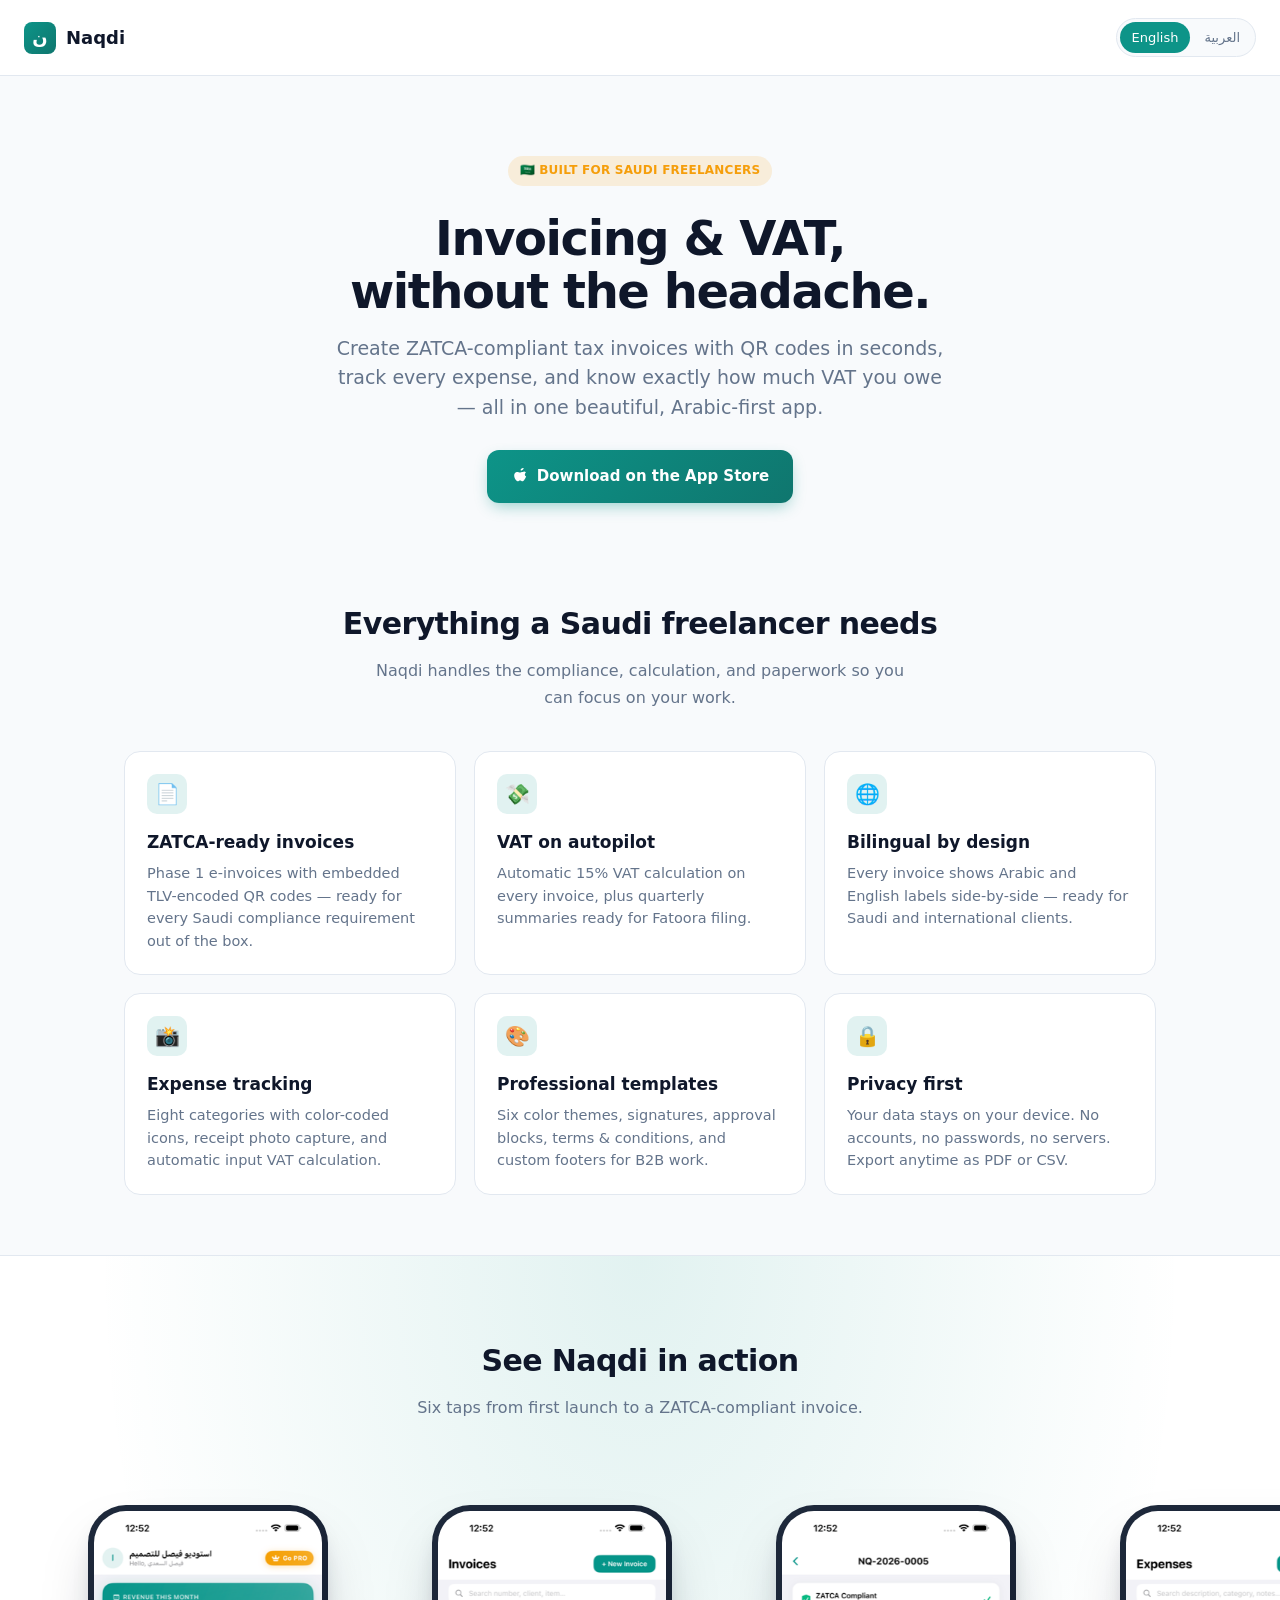
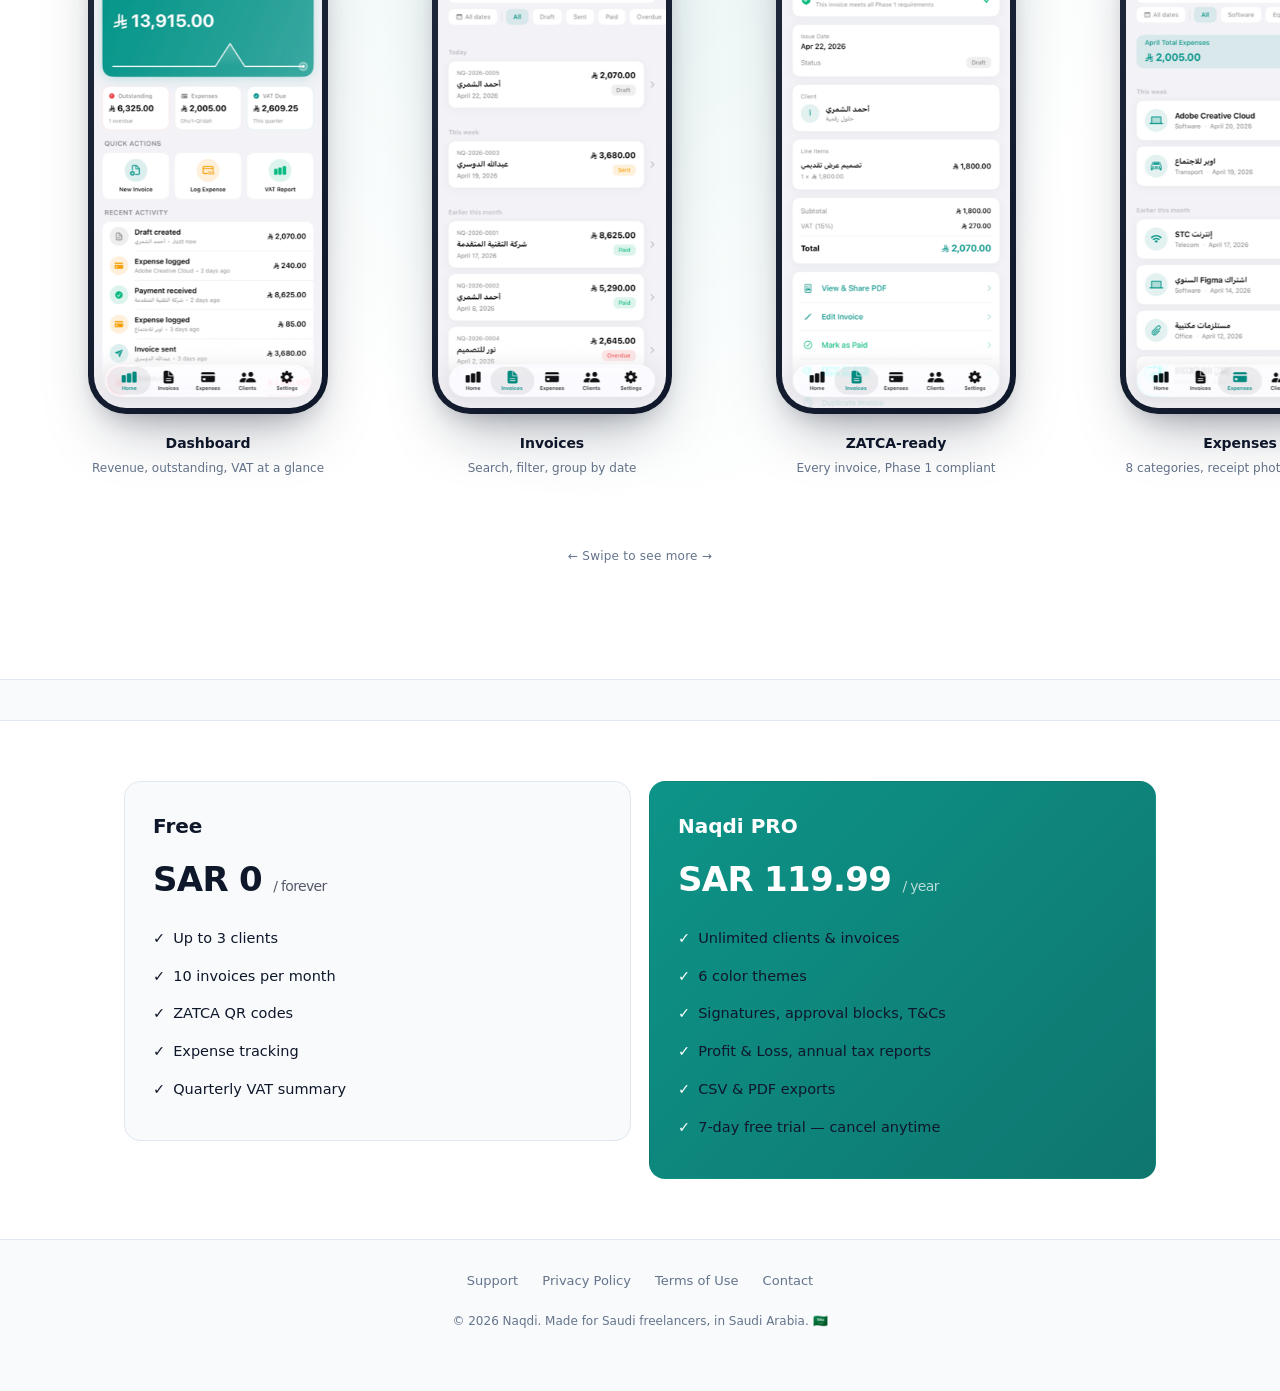
==== index.html @ a0168808 "Add screenshot gallery + fix dark-mode hero button The site now shows six screenshots in a horizonta" ====
<!DOCTYPE html>
<html lang="en" dir="ltr">
<head>
    <meta charset="UTF-8">
    <meta name="viewport" content="width=device-width, initial-scale=1.0">
    <title>Naqdi — Invoicing & VAT for Saudi Freelancers</title>
    <meta name="description" content="Naqdi is the dead-simple invoicing and expense-tracking app for Saudi freelancers. ZATCA-compliant tax invoices with QR codes, automatic VAT calculation, and quarterly tax reports — all in one beautiful, Arabic-first app.">
    <meta property="og:title" content="Naqdi — Invoicing & VAT for Saudi Freelancers">
    <meta property="og:description" content="Dead-simple invoicing, expense tracking, and VAT management built for Saudi freelancers.">
    <link rel="stylesheet" href="style.css">
</head>
<body>

<header class="site">
    <a href="index.html" class="brand">
        <span class="brand-badge">ن</span>
        Naqdi
    </a>
    <div class="lang-toggle" aria-label="Language">
        <a href="index.html" class="active">English</a>
        <a href="index-ar.html">العربية</a>
    </div>
</header>

<main>
    <section class="hero-marketing">
        <span class="hero-chip">🇸🇦 Built for Saudi Freelancers</span>
        <h1>Invoicing & VAT,<br>without the headache.</h1>
        <p class="lead">Create ZATCA-compliant tax invoices with QR codes in seconds, track every expense, and know exactly how much VAT you owe — all in one beautiful, Arabic-first app.</p>
        <a href="#" class="hero-cta" aria-label="Download on the App Store">
            <svg width="18" height="18" viewBox="0 0 16 16" fill="currentColor" aria-hidden="true"><path d="M11.182 0.016c.014.109.013.217.002.324-.04.376-.207.725-.502 1.06-.294.335-.723.625-1.174.728-.446.102-.779.059-1.002-.037-.14-.06-.17-.176-.092-.371.126-.316.327-.602.578-.843.25-.24.594-.464.997-.614.4-.15.796-.247 1.19-.247zm.39 3.103c.666.024 1.247.302 1.707.842-1.47.885-1.247 3 .2 3.705-.42 1.153-.984 2.158-1.89 3.217-.505.59-.899.89-1.299.907-.4.017-.675-.132-1.024-.302-.349-.17-.725-.34-1.175-.34-.45 0-.837.17-1.187.349-.35.18-.621.327-1.009.302-.417-.025-.826-.307-1.354-.864C3.515 9.88 2.82 8.16 2.82 6.5c0-1.99 1.253-3.03 2.493-3.048.53-.009 1.03.157 1.474.313.444.155.831.302 1.123.302.293 0 .68-.147 1.125-.302.444-.156.944-.322 1.474-.313z"/></svg>
            Download on the App Store
        </a>
    </section>

    <section class="features">
        <div class="container-wide">
            <h2>Everything a Saudi freelancer needs</h2>
            <p class="section-sub">Naqdi handles the compliance, calculation, and paperwork so you can focus on your work.</p>

            <div class="feature-grid">
                <div class="feature">
                    <span class="icon">📄</span>
                    <h3>ZATCA-ready invoices</h3>
                    <p>Phase 1 e-invoices with embedded TLV-encoded QR codes — ready for every Saudi compliance requirement out of the box.</p>
                </div>
                <div class="feature">
                    <span class="icon">💸</span>
                    <h3>VAT on autopilot</h3>
                    <p>Automatic 15% VAT calculation on every invoice, plus quarterly summaries ready for Fatoora filing.</p>
                </div>
                <div class="feature">
                    <span class="icon">🌐</span>
                    <h3>Bilingual by design</h3>
                    <p>Every invoice shows Arabic and English labels side-by-side — ready for Saudi and international clients.</p>
                </div>
                <div class="feature">
                    <span class="icon">📸</span>
                    <h3>Expense tracking</h3>
                    <p>Eight categories with color-coded icons, receipt photo capture, and automatic input VAT calculation.</p>
                </div>
                <div class="feature">
                    <span class="icon">🎨</span>
                    <h3>Professional templates</h3>
                    <p>Six color themes, signatures, approval blocks, terms & conditions, and custom footers for B2B work.</p>
                </div>
                <div class="feature">
                    <span class="icon">🔒</span>
                    <h3>Privacy first</h3>
                    <p>Your data stays on your device. No accounts, no passwords, no servers. Export anytime as PDF or CSV.</p>
                </div>
            </div>
        </div>
    </section>

    <section class="screenshots">
        <h2>See Naqdi in action</h2>
        <p class="section-sub">Six taps from first launch to a ZATCA-compliant invoice.</p>

        <div class="screenshot-strip">
            <figure class="shot">
                <div class="frame">
                    <img src="screenshots/en/en-01-dashboard.png" alt="Dashboard — monthly revenue, outstanding, VAT due" loading="lazy">
                </div>
                <figcaption class="caption">Dashboard</figcaption>
                <div class="caption-sub">Revenue, outstanding, VAT at a glance</div>
            </figure>

            <figure class="shot">
                <div class="frame">
                    <img src="screenshots/en/en-02-invoices-list.png" alt="Invoices list grouped by date with status filters" loading="lazy">
                </div>
                <figcaption class="caption">Invoices</figcaption>
                <div class="caption-sub">Search, filter, group by date</div>
            </figure>

            <figure class="shot">
                <div class="frame">
                    <img src="screenshots/en/en-03-invoice-detail.png" alt="Invoice detail showing ZATCA compliance banner" loading="lazy">
                </div>
                <figcaption class="caption">ZATCA-ready</figcaption>
                <div class="caption-sub">Every invoice, Phase 1 compliant</div>
            </figure>

            <figure class="shot">
                <div class="frame">
                    <img src="screenshots/en/en-04-expenses.png" alt="Expenses list with category icons" loading="lazy">
                </div>
                <figcaption class="caption">Expenses</figcaption>
                <div class="caption-sub">8 categories, receipt photos, auto VAT</div>
            </figure>

            <figure class="shot">
                <div class="frame">
                    <img src="screenshots/en/en-05-clients.png" alt="Clients list" loading="lazy">
                </div>
                <figcaption class="caption">Clients</figcaption>
                <div class="caption-sub">Everything you've billed them, in one place</div>
            </figure>

            <figure class="shot">
                <div class="frame">
                    <img src="screenshots/en/en-06-vat-report.png" alt="Quarterly VAT report" loading="lazy">
                </div>
                <figcaption class="caption">VAT report</figcaption>
                <div class="caption-sub">Quarterly summary, Fatoora-ready</div>
            </figure>
        </div>

        <p class="screenshots-hint">← Swipe to see more →</p>
    </section>

    <section class="pricing">
        <div class="container-wide">
            <div class="pricing-card">
                <h3>Free</h3>
                <div class="price">SAR 0 <small>/ forever</small></div>
                <ul>
                    <li>Up to 3 clients</li>
                    <li>10 invoices per month</li>
                    <li>ZATCA QR codes</li>
                    <li>Expense tracking</li>
                    <li>Quarterly VAT summary</li>
                </ul>
            </div>
            <div class="pricing-card featured">
                <h3>Naqdi PRO</h3>
                <div class="price">SAR 119.99 <small>/ year</small></div>
                <ul>
                    <li>Unlimited clients & invoices</li>
                    <li>6 color themes</li>
                    <li>Signatures, approval blocks, T&Cs</li>
                    <li>Profit & Loss, annual tax reports</li>
                    <li>CSV & PDF exports</li>
                    <li>7-day free trial — cancel anytime</li>
                </ul>
            </div>
        </div>
    </section>
</main>

<footer>
    <a href="support.html">Support</a>
    <a href="privacy-policy.html">Privacy Policy</a>
    <a href="terms-of-use.html">Terms of Use</a>
    <a href="mailto:NaqdiAppFeedback@gmail.com">Contact</a>
    <div style="margin-top: 20px; font-size: 12px;">
        © 2026 Naqdi. Made for Saudi freelancers, in Saudi Arabia. 🇸🇦
    </div>
</footer>

</body>
</html>
---- style.css ----
/* Shared stylesheet for the Naqdi legal pages hosted on GitHub Pages.
   One file for all 4 pages + the index, so changes apply everywhere.
   Matches Naqdi's in-app palette (teal primary, amber accents). */

:root {
    --teal: #0d9488;
    --teal-dark: #0f766e;
    --amber: #f59e0b;
    --ink: #0f172a;
    --ink-muted: #64748b;
    --surface: #ffffff;
    --surface-soft: #f8fafc;
    --border: #e2e8f0;
}

@media (prefers-color-scheme: dark) {
    :root {
        --teal: #2dd4bf;
        --teal-dark: #14b8a6;
        --amber: #fbbf24;
        --ink: #f8fafc;
        --ink-muted: #94a3b8;
        --surface: #0f172a;
        --surface-soft: #1e293b;
        --border: #334155;
    }
}

* { box-sizing: border-box; }

html { -webkit-text-size-adjust: 100%; }

body {
    margin: 0;
    font-family: -apple-system, BlinkMacSystemFont, "SF Pro Text", "Segoe UI",
        system-ui, "Helvetica Neue", Arial, sans-serif;
    background: var(--surface-soft);
    color: var(--ink);
    line-height: 1.65;
    -webkit-font-smoothing: antialiased;
}

html[dir="rtl"] body {
    /* Tahoma renders Arabic better than most system fonts on macOS/iOS
       Safari — fall back gracefully on platforms that prefer Noto Kufi. */
    font-family: "SF Arabic", "Noto Kufi Arabic", "Tahoma", -apple-system,
        BlinkMacSystemFont, system-ui, sans-serif;
}

.container {
    max-width: 720px;
    margin: 0 auto;
    padding: 48px 24px 80px;
}

header.site {
    background: var(--surface);
    border-bottom: 1px solid var(--border);
    padding: 18px 24px;
    display: flex;
    align-items: center;
    justify-content: space-between;
    gap: 16px;
}

.brand {
    display: flex;
    align-items: center;
    gap: 10px;
    text-decoration: none;
    color: var(--ink);
    font-weight: 700;
    font-size: 18px;
}

.brand-badge {
    width: 32px;
    height: 32px;
    border-radius: 8px;
    background: linear-gradient(135deg, var(--teal) 0%, var(--teal-dark) 100%);
    display: inline-flex;
    align-items: center;
    justify-content: center;
    color: white;
    font-weight: 800;
    font-size: 18px;
}

.lang-toggle {
    display: inline-flex;
    background: var(--surface-soft);
    border: 1px solid var(--border);
    border-radius: 999px;
    padding: 3px;
    gap: 2px;
    font-size: 13px;
}

.lang-toggle a {
    padding: 5px 12px;
    border-radius: 999px;
    text-decoration: none;
    color: var(--ink-muted);
    font-weight: 500;
}

.lang-toggle a.active {
    background: var(--teal);
    color: white;
}

h1 {
    font-size: 32px;
    font-weight: 800;
    margin: 8px 0 4px;
    letter-spacing: -0.02em;
}

.last-updated {
    color: var(--ink-muted);
    font-size: 14px;
    margin-bottom: 32px;
    font-style: italic;
}

h2 {
    font-size: 19px;
    font-weight: 700;
    margin: 32px 0 10px;
    color: var(--ink);
}

p, li {
    font-size: 16px;
    color: var(--ink);
}

ul {
    padding-inline-start: 22px;
    margin: 8px 0 12px;
}

li { margin: 6px 0; }

a { color: var(--teal-dark); }

strong { color: var(--ink); }

hr.divider {
    border: 0;
    height: 1px;
    background: var(--border);
    margin: 40px 0;
}

footer {
    text-align: center;
    color: var(--ink-muted);
    font-size: 13px;
    padding: 30px 24px 60px;
}

footer a {
    color: var(--ink-muted);
    text-decoration: none;
    margin: 0 10px;
}

footer a:hover { color: var(--teal); }

/* Landing page */

.hero {
    text-align: center;
    padding: 40px 20px 30px;
}

.hero h1 {
    font-size: 36px;
    margin-bottom: 8px;
}

.hero p {
    font-size: 17px;
    color: var(--ink-muted);
}

.card-grid {
    display: grid;
    gap: 16px;
    grid-template-columns: repeat(auto-fit, minmax(280px, 1fr));
    margin-top: 32px;
}

.doc-card {
    background: var(--surface);
    border: 1px solid var(--border);
    border-radius: 14px;
    padding: 22px;
    text-decoration: none;
    color: var(--ink);
    transition: transform 0.15s, border-color 0.15s, box-shadow 0.15s;
}

.doc-card:hover {
    transform: translateY(-2px);
    border-color: var(--teal);
    box-shadow: 0 8px 24px -12px rgba(13, 148, 136, 0.4);
}

.doc-card h3 {
    margin: 0 0 6px;
    font-size: 18px;
    font-weight: 700;
}

.doc-card p {
    margin: 0;
    color: var(--ink-muted);
    font-size: 14px;
}

.doc-card .icon {
    width: 36px;
    height: 36px;
    border-radius: 9px;
    background: rgba(13, 148, 136, 0.12);
    color: var(--teal);
    display: inline-flex;
    align-items: center;
    justify-content: center;
    font-size: 18px;
    margin-bottom: 12px;
}

/* Marketing page — full-width container + larger hero for the landing */

.container-wide {
    max-width: 1080px;
    margin: 0 auto;
    padding: 0 24px;
}

.hero-marketing {
    text-align: center;
    padding: 80px 20px 56px;
}

.hero-marketing h1 {
    font-size: 48px;
    letter-spacing: -0.03em;
    margin: 12px 0 16px;
    line-height: 1.1;
}

.hero-marketing p.lead {
    font-size: 19px;
    color: var(--ink-muted);
    max-width: 620px;
    margin: 0 auto 28px;
    line-height: 1.55;
}

/* Hero CTA — pinned teal gradient regardless of light/dark mode.
   The earlier version used var(--ink) which flips to white in dark mode,
   turning the button into white-on-white. Teal keeps the button on-brand
   and readable everywhere. */
.hero-cta {
    display: inline-flex;
    align-items: center;
    gap: 8px;
    background: linear-gradient(135deg, #0d9488 0%, #0f766e 100%);
    color: #ffffff !important;
    padding: 14px 24px;
    border-radius: 12px;
    text-decoration: none;
    font-weight: 600;
    font-size: 15px;
    box-shadow: 0 6px 16px -4px rgba(13, 148, 136, 0.45);
    transition: transform 0.15s, box-shadow 0.15s;
}

.hero-cta:hover {
    transform: translateY(-1px);
    box-shadow: 0 10px 22px -4px rgba(13, 148, 136, 0.55);
    color: #ffffff !important;
}

.hero-cta:active {
    transform: translateY(0);
    box-shadow: 0 4px 10px -2px rgba(13, 148, 136, 0.4);
}

.hero-chip {
    display: inline-block;
    background: rgba(245, 158, 11, 0.14);
    color: var(--amber);
    font-size: 12px;
    font-weight: 600;
    padding: 5px 12px;
    border-radius: 999px;
    letter-spacing: 0.02em;
    margin-bottom: 14px;
    text-transform: uppercase;
}

/* Features grid */

.features {
    padding: 40px 20px 60px;
}

.features h2 {
    text-align: center;
    font-size: 30px;
    margin: 0 0 10px;
    letter-spacing: -0.02em;
}

.features p.section-sub {
    text-align: center;
    color: var(--ink-muted);
    font-size: 16px;
    margin: 0 auto 40px;
    max-width: 540px;
}

.feature-grid {
    display: grid;
    gap: 18px;
    grid-template-columns: repeat(auto-fit, minmax(260px, 1fr));
}

.feature {
    background: var(--surface);
    border: 1px solid var(--border);
    border-radius: 16px;
    padding: 22px;
}

.feature .icon {
    width: 40px;
    height: 40px;
    border-radius: 10px;
    background: rgba(13, 148, 136, 0.12);
    color: var(--teal);
    display: inline-flex;
    align-items: center;
    justify-content: center;
    font-size: 20px;
    margin-bottom: 14px;
}

.feature h3 {
    margin: 0 0 6px;
    font-size: 17px;
    font-weight: 700;
}

.feature p {
    margin: 0;
    font-size: 14.5px;
    color: var(--ink-muted);
    line-height: 1.55;
}

/* Pricing band */

.pricing {
    padding: 60px 20px;
    background: var(--surface);
    border-block: 1px solid var(--border);
    margin-top: 40px;
}

.pricing .container-wide {
    display: grid;
    gap: 18px;
    grid-template-columns: repeat(auto-fit, minmax(280px, 1fr));
    align-items: start;
}

.pricing-card {
    background: var(--surface-soft);
    border: 1px solid var(--border);
    border-radius: 16px;
    padding: 28px;
}

.pricing-card.featured {
    background: linear-gradient(135deg, var(--teal) 0%, var(--teal-dark) 100%);
    color: white;
    border-color: transparent;
}

.pricing-card h3 {
    margin: 0 0 4px;
    font-size: 20px;
}

.pricing-card .price {
    font-size: 34px;
    font-weight: 800;
    margin: 8px 0;
    letter-spacing: -0.02em;
}

.pricing-card .price small {
    font-size: 14px;
    font-weight: 500;
    opacity: 0.7;
}

.pricing-card ul {
    list-style: none;
    padding: 0;
    margin: 16px 0 0;
}

.pricing-card ul li {
    padding: 4px 0;
    font-size: 14.5px;
}

.pricing-card ul li::before {
    content: "✓";
    margin-inline-end: 8px;
    font-weight: 700;
}

.pricing-card.featured ul li::before { color: white; }

/* FAQ section (support page) */

.faq-list {
    display: grid;
    gap: 12px;
}

.faq-item {
    background: var(--surface);
    border: 1px solid var(--border);
    border-radius: 12px;
    padding: 18px 20px;
}

.faq-item summary {
    font-weight: 600;
    cursor: pointer;
    list-style: none;
    position: relative;
    padding-inline-end: 28px;
    font-size: 15px;
}

.faq-item summary::-webkit-details-marker { display: none; }

.faq-item summary::after {
    content: "+";
    position: absolute;
    inset-inline-end: 0;
    top: 50%;
    transform: translateY(-50%);
    font-size: 22px;
    color: var(--ink-muted);
    font-weight: 400;
    transition: transform 0.2s;
}

.faq-item[open] summary::after { content: "−"; }

.faq-item p {
    margin: 10px 0 0;
    color: var(--ink-muted);
    font-size: 14.5px;
    line-height: 1.6;
}

.support-cta {
    text-align: center;
    margin-top: 40px;
    padding: 28px 20px;
    background: var(--surface);
    border: 1px solid var(--border);
    border-radius: 16px;
}

.support-cta h3 {
    margin: 0 0 6px;
    font-size: 20px;
}

.support-cta p {
    margin: 0 0 14px;
    color: var(--ink-muted);
}

.support-cta a.email {
    display: inline-flex;
    gap: 6px;
    align-items: center;
    background: var(--teal);
    color: white;
    padding: 11px 18px;
    border-radius: 10px;
    text-decoration: none;
    font-weight: 600;
    font-size: 14px;
}

/* ─────────────────────────────────────────────────────────────────
   Screenshots gallery — horizontal scroll with snap

   Laid out as a tilted-phone strip on a teal gradient backdrop. Each
   phone sits in a subtle "device" frame (border + shadow) and snaps
   as the user scrolls horizontally. Works equally well on touch +
   mouse; scroll indicators are hidden for a clean look.
   ──────────────────────────────────────────────────────────────── */

.screenshots {
    padding: 80px 0 100px;
    background:
        radial-gradient(ellipse at top, rgba(13, 148, 136, 0.12) 0%, transparent 60%),
        var(--surface);
    border-block: 1px solid var(--border);
    overflow: hidden; /* clip the glow gradient */
}

.screenshots h2 {
    text-align: center;
    font-size: 30px;
    letter-spacing: -0.02em;
    margin: 0 0 10px;
}

.screenshots p.section-sub {
    text-align: center;
    color: var(--ink-muted);
    font-size: 16px;
    margin: 0 auto 48px;
    max-width: 540px;
}

.screenshot-strip {
    display: flex;
    gap: 24px;
    overflow-x: auto;
    overflow-y: visible;
    padding: 20px 48px 40px;
    scroll-snap-type: x mandatory;
    scroll-padding: 48px;
    -webkit-overflow-scrolling: touch;
    scrollbar-width: none;  /* Firefox */
}

.screenshot-strip::-webkit-scrollbar {
    display: none;  /* Safari / Chrome */
}

.shot {
    flex: 0 0 auto;
    scroll-snap-align: center;
    width: 240px;
    text-align: center;
}

.shot .frame {
    position: relative;
    border-radius: 38px;
    padding: 6px;
    background: linear-gradient(140deg, #1e293b 0%, #0f172a 100%);
    box-shadow:
        0 30px 60px -20px rgba(15, 23, 42, 0.35),
        0 12px 24px -12px rgba(15, 23, 42, 0.25);
    transition: transform 0.25s ease, box-shadow 0.25s ease;
}

.shot:hover .frame {
    transform: translateY(-6px);
    box-shadow:
        0 40px 80px -24px rgba(13, 148, 136, 0.45),
        0 16px 32px -14px rgba(15, 23, 42, 0.3);
}

.shot .frame img {
    display: block;
    width: 100%;
    border-radius: 32px;
}

.shot .caption {
    margin-top: 18px;
    font-size: 14px;
    font-weight: 600;
    color: var(--ink);
    letter-spacing: -0.005em;
}

.shot .caption-sub {
    margin-top: 4px;
    font-size: 12px;
    color: var(--ink-muted);
    font-weight: 400;
}

/* Subtle scroll-hint chevrons at the edges on larger screens */
.screenshots-hint {
    text-align: center;
    color: var(--ink-muted);
    font-size: 12px;
    margin-top: -8px;
    letter-spacing: 0.02em;
}

@media (max-width: 640px) {
    .shot {
        width: 220px;
    }
    .screenshot-strip {
        padding: 16px 24px 32px;
        scroll-padding: 24px;
    }
}
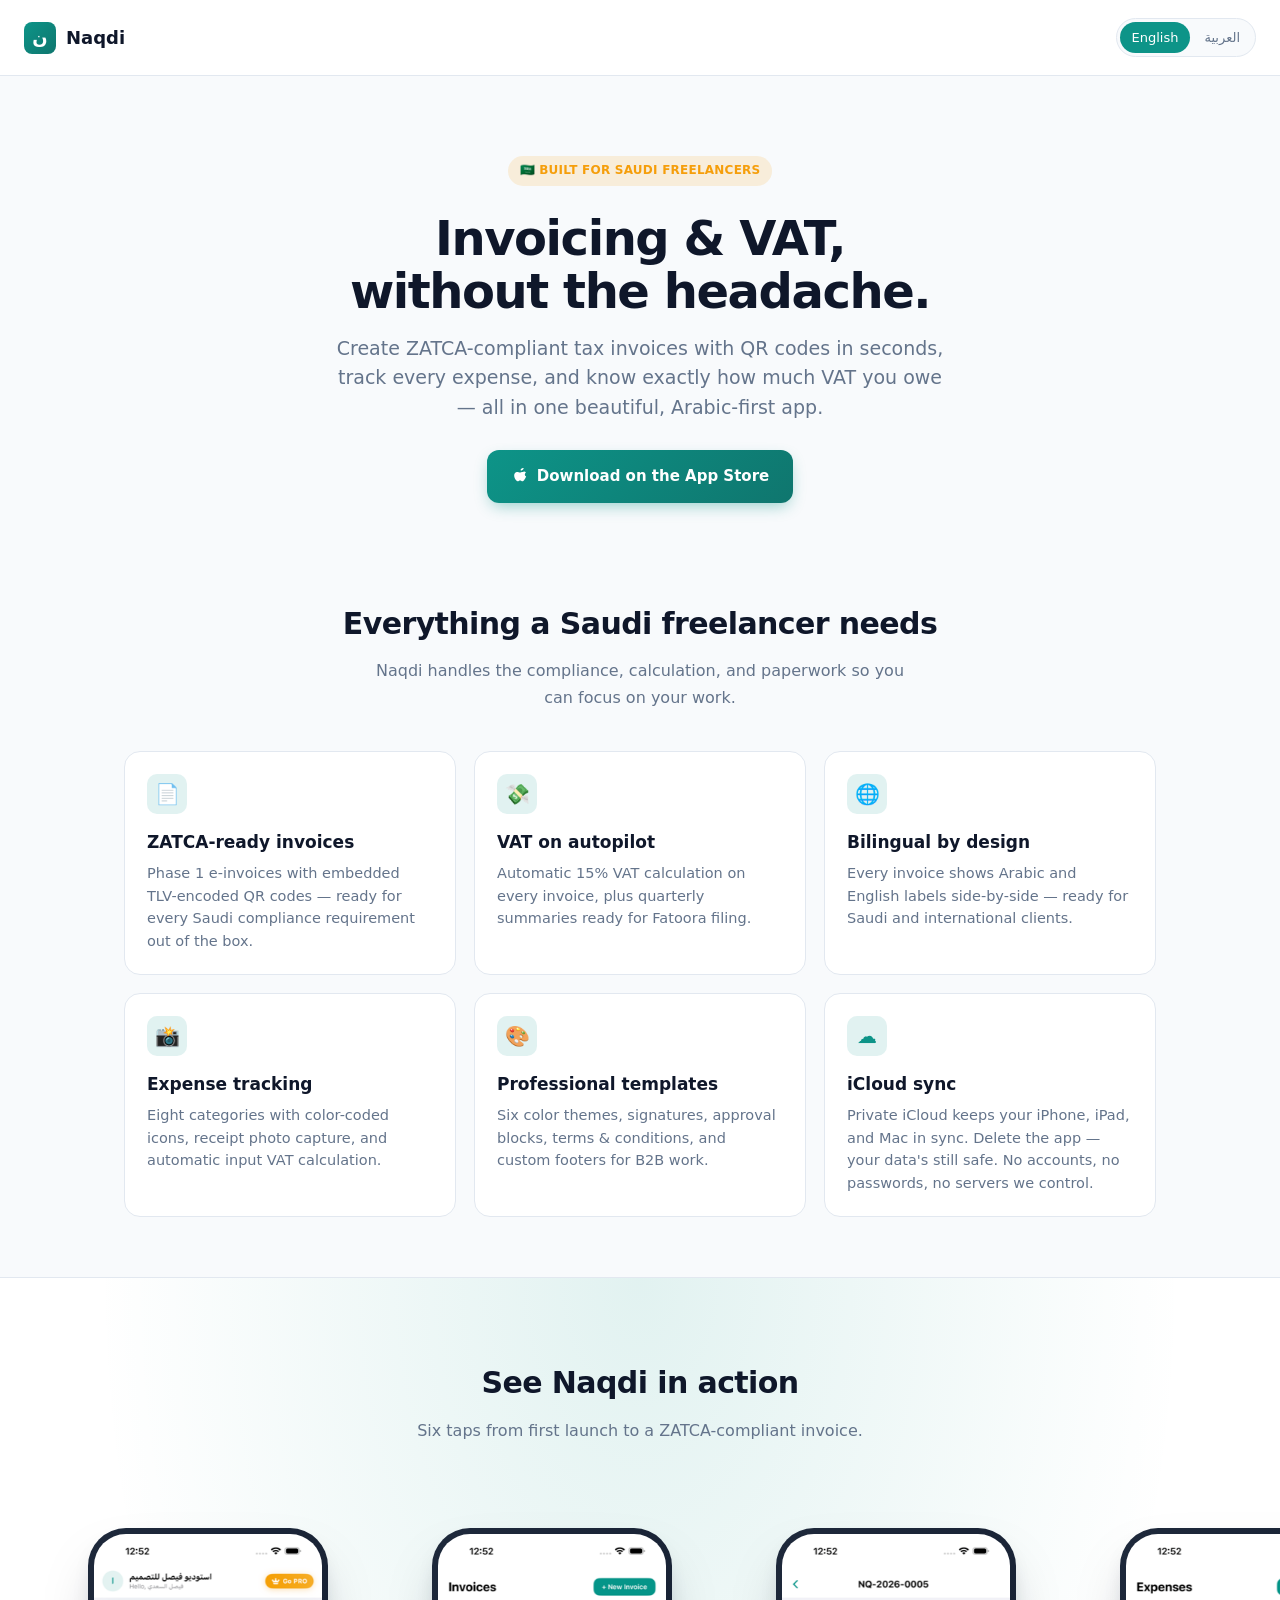
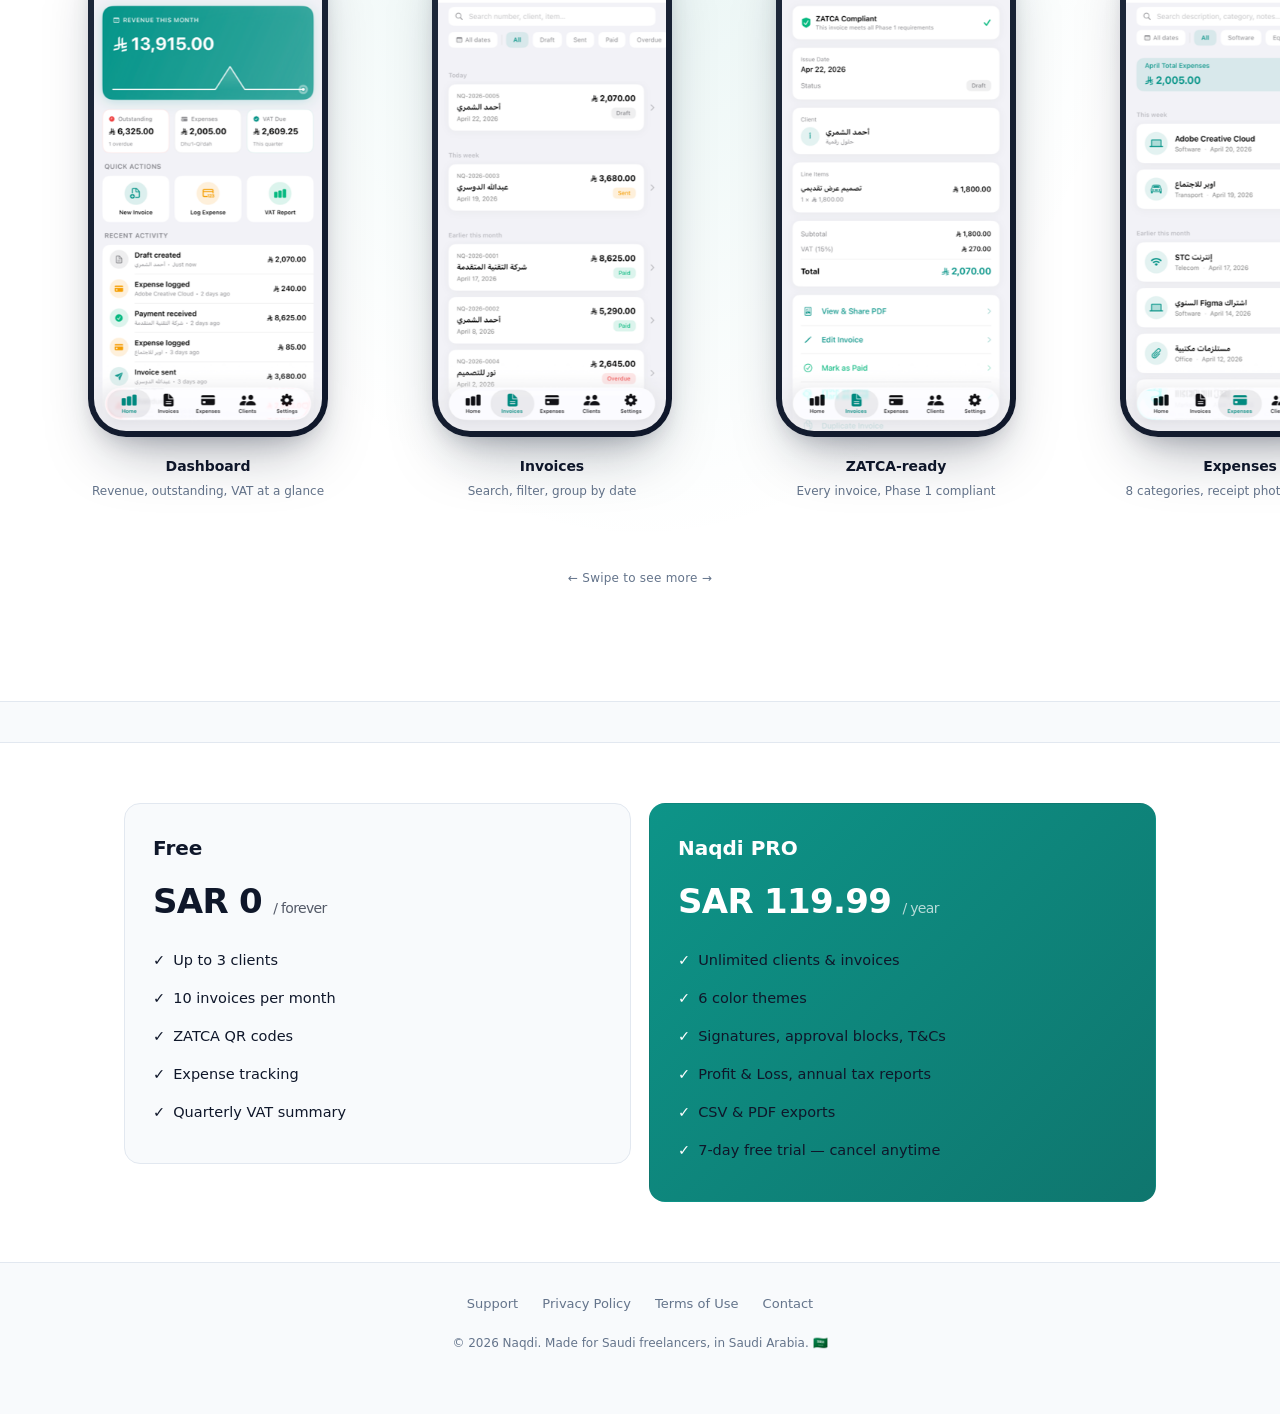
==== commit b81fe354: "Update Privacy Policy + feature card for iCloud sync The app now syncs business data to the user's p" ====
--- a/index.html
+++ b/index.html
@@ -65,9 +65,9 @@
                     <p>Six color themes, signatures, approval blocks, terms & conditions, and custom footers for B2B work.</p>
                 </div>
                 <div class="feature">
-                    <span class="icon">🔒</span>
-                    <h3>Privacy first</h3>
-                    <p>Your data stays on your device. No accounts, no passwords, no servers. Export anytime as PDF or CSV.</p>
+                    <span class="icon">☁️</span>
+                    <h3>iCloud sync</h3>
+                    <p>Private iCloud keeps your iPhone, iPad, and Mac in sync. Delete the app — your data's still safe. No accounts, no passwords, no servers we control.</p>
                 </div>
             </div>
         </div>
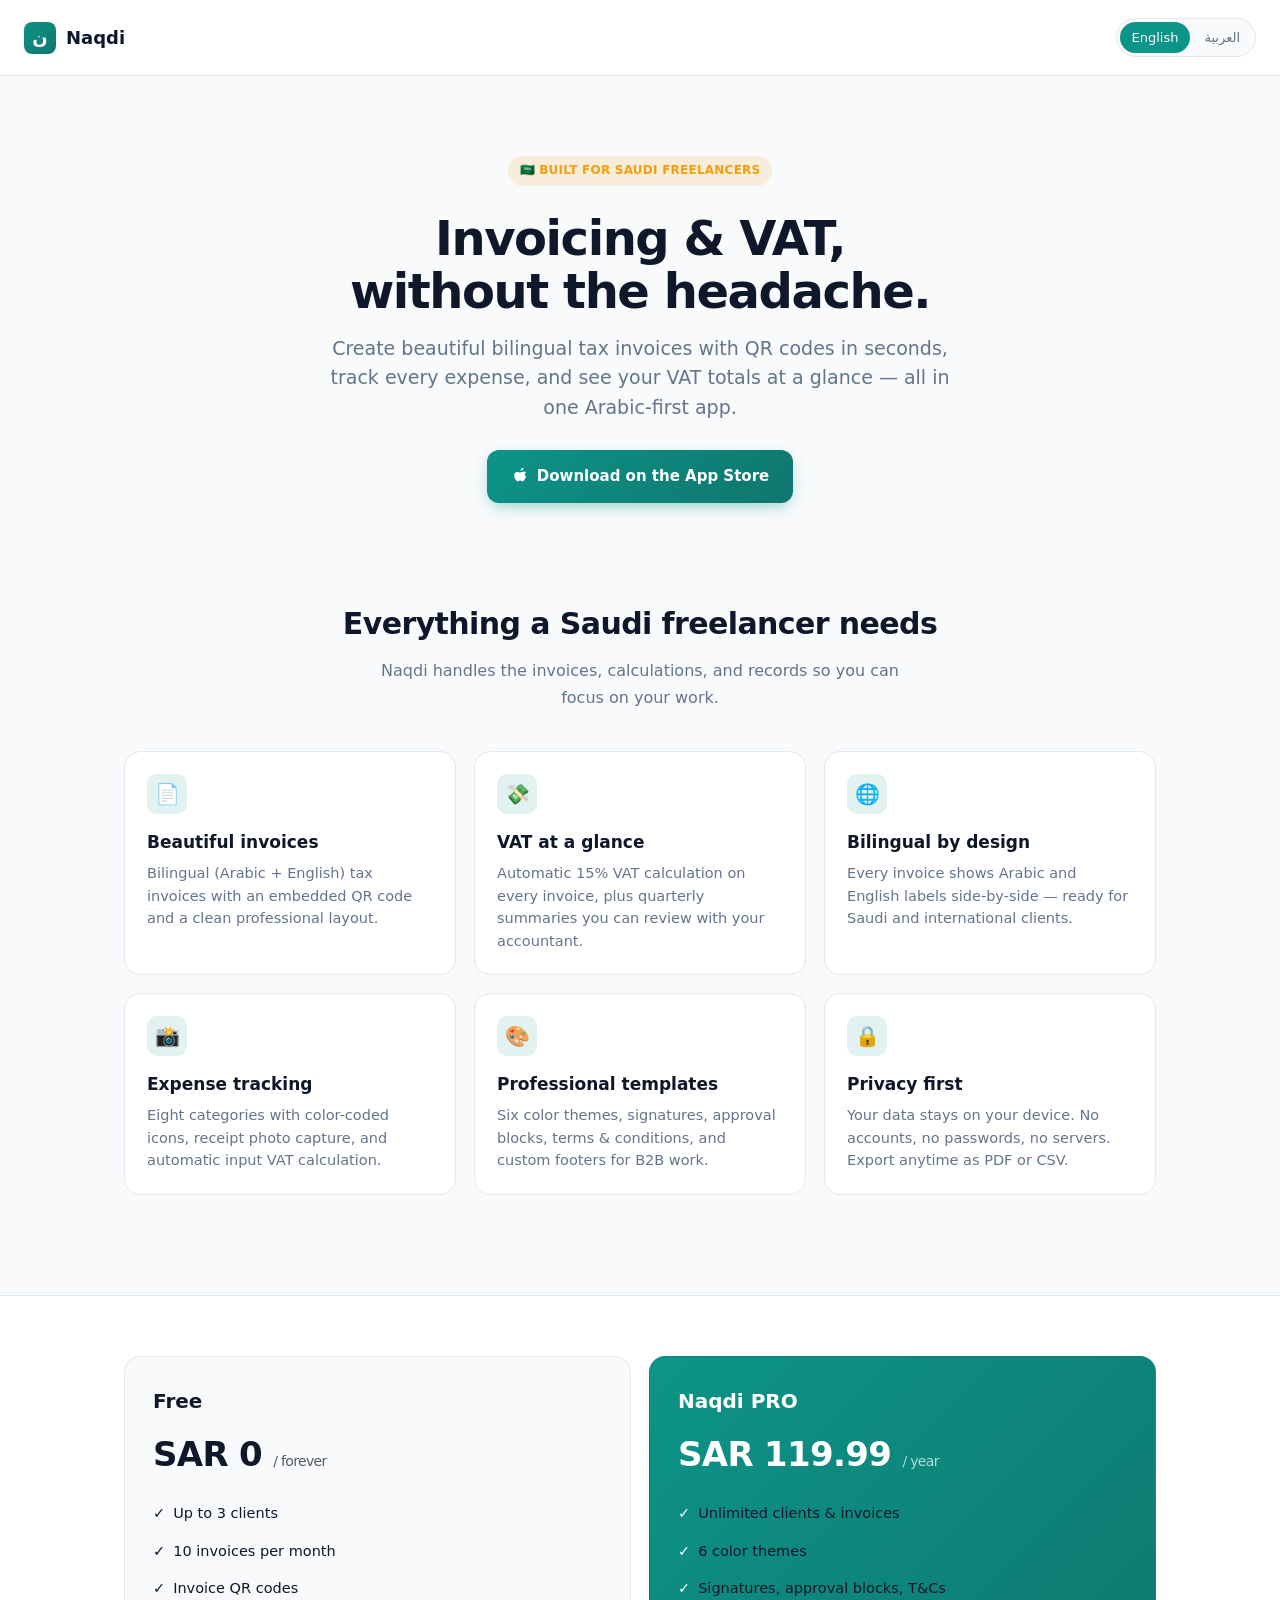
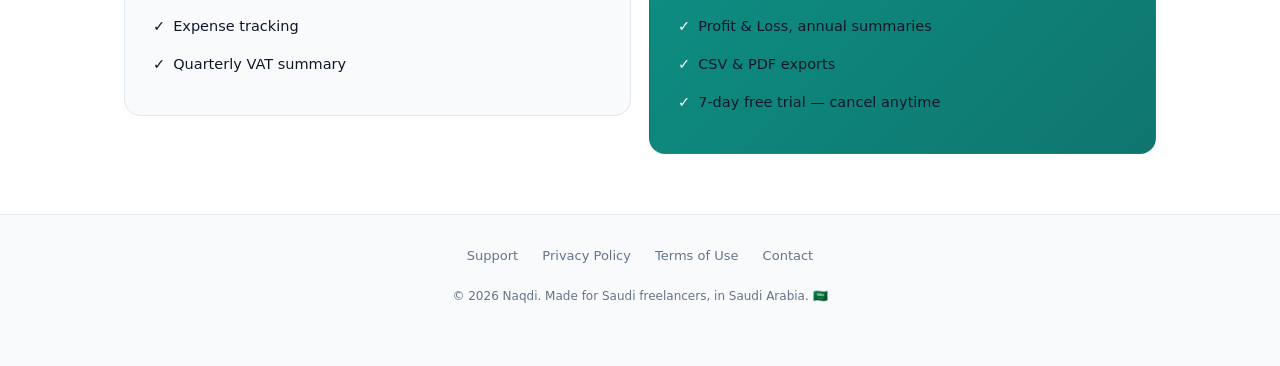
==== commit 5d59f0f5: "Reposition — drop ZATCA/Phase 1/Fatoora claims; app is a general invoicing tool" ====
--- a/index.html
+++ b/index.html
@@ -4,7 +4,7 @@
     <meta charset="UTF-8">
     <meta name="viewport" content="width=device-width, initial-scale=1.0">
     <title>Naqdi — Invoicing & VAT for Saudi Freelancers</title>
-    <meta name="description" content="Naqdi is the dead-simple invoicing and expense-tracking app for Saudi freelancers. ZATCA-compliant tax invoices with QR codes, automatic VAT calculation, and quarterly tax reports — all in one beautiful, Arabic-first app.">
+    <meta name="description" content="Naqdi is a dead-simple invoicing and expense-tracking app for Saudi freelancers. Beautiful bilingual invoices with QR codes, automatic VAT calculation, and quarterly summaries — all in one Arabic-first app.">
     <meta property="og:title" content="Naqdi — Invoicing & VAT for Saudi Freelancers">
     <meta property="og:description" content="Dead-simple invoicing, expense tracking, and VAT management built for Saudi freelancers.">
     <link rel="stylesheet" href="style.css">
@@ -26,7 +26,7 @@
     <section class="hero-marketing">
         <span class="hero-chip">🇸🇦 Built for Saudi Freelancers</span>
         <h1>Invoicing & VAT,<br>without the headache.</h1>
-        <p class="lead">Create ZATCA-compliant tax invoices with QR codes in seconds, track every expense, and know exactly how much VAT you owe — all in one beautiful, Arabic-first app.</p>
+        <p class="lead">Create beautiful bilingual tax invoices with QR codes in seconds, track every expense, and see your VAT totals at a glance — all in one Arabic-first app.</p>
         <a href="#" class="hero-cta" aria-label="Download on the App Store">
             <svg width="18" height="18" viewBox="0 0 16 16" fill="currentColor" aria-hidden="true"><path d="M11.182 0.016c.014.109.013.217.002.324-.04.376-.207.725-.502 1.06-.294.335-.723.625-1.174.728-.446.102-.779.059-1.002-.037-.14-.06-.17-.176-.092-.371.126-.316.327-.602.578-.843.25-.24.594-.464.997-.614.4-.15.796-.247 1.19-.247zm.39 3.103c.666.024 1.247.302 1.707.842-1.47.885-1.247 3 .2 3.705-.42 1.153-.984 2.158-1.89 3.217-.505.59-.899.89-1.299.907-.4.017-.675-.132-1.024-.302-.349-.17-.725-.34-1.175-.34-.45 0-.837.17-1.187.349-.35.18-.621.327-1.009.302-.417-.025-.826-.307-1.354-.864C3.515 9.88 2.82 8.16 2.82 6.5c0-1.99 1.253-3.03 2.493-3.048.53-.009 1.03.157 1.474.313.444.155.831.302 1.123.302.293 0 .68-.147 1.125-.302.444-.156.944-.322 1.474-.313z"/></svg>
             Download on the App Store
@@ -36,18 +36,18 @@
     <section class="features">
         <div class="container-wide">
             <h2>Everything a Saudi freelancer needs</h2>
-            <p class="section-sub">Naqdi handles the compliance, calculation, and paperwork so you can focus on your work.</p>
+            <p class="section-sub">Naqdi handles the invoices, calculations, and records so you can focus on your work.</p>
 
             <div class="feature-grid">
                 <div class="feature">
                     <span class="icon">📄</span>
-                    <h3>ZATCA-ready invoices</h3>
-                    <p>Phase 1 e-invoices with embedded TLV-encoded QR codes — ready for every Saudi compliance requirement out of the box.</p>
+                    <h3>Beautiful invoices</h3>
+                    <p>Bilingual (Arabic + English) tax invoices with an embedded QR code and a clean professional layout.</p>
                 </div>
                 <div class="feature">
                     <span class="icon">💸</span>
-                    <h3>VAT on autopilot</h3>
-                    <p>Automatic 15% VAT calculation on every invoice, plus quarterly summaries ready for Fatoora filing.</p>
+                    <h3>VAT at a glance</h3>
+                    <p>Automatic 15% VAT calculation on every invoice, plus quarterly summaries you can review with your accountant.</p>
                 </div>
                 <div class="feature">
                     <span class="icon">🌐</span>
@@ -65,69 +65,12 @@
                     <p>Six color themes, signatures, approval blocks, terms & conditions, and custom footers for B2B work.</p>
                 </div>
                 <div class="feature">
-                    <span class="icon">☁️</span>
-                    <h3>iCloud sync</h3>
-                    <p>Private iCloud keeps your iPhone, iPad, and Mac in sync. Delete the app — your data's still safe. No accounts, no passwords, no servers we control.</p>
+                    <span class="icon">🔒</span>
+                    <h3>Privacy first</h3>
+                    <p>Your data stays on your device. No accounts, no passwords, no servers. Export anytime as PDF or CSV.</p>
                 </div>
             </div>
         </div>
-    </section>
-
-    <section class="screenshots">
-        <h2>See Naqdi in action</h2>
-        <p class="section-sub">Six taps from first launch to a ZATCA-compliant invoice.</p>
-
-        <div class="screenshot-strip">
-            <figure class="shot">
-                <div class="frame">
-                    <img src="screenshots/en/en-01-dashboard.png" alt="Dashboard — monthly revenue, outstanding, VAT due" loading="lazy">
-                </div>
-                <figcaption class="caption">Dashboard</figcaption>
-                <div class="caption-sub">Revenue, outstanding, VAT at a glance</div>
-            </figure>
-
-            <figure class="shot">
-                <div class="frame">
-                    <img src="screenshots/en/en-02-invoices-list.png" alt="Invoices list grouped by date with status filters" loading="lazy">
-                </div>
-                <figcaption class="caption">Invoices</figcaption>
-                <div class="caption-sub">Search, filter, group by date</div>
-            </figure>
-
-            <figure class="shot">
-                <div class="frame">
-                    <img src="screenshots/en/en-03-invoice-detail.png" alt="Invoice detail showing ZATCA compliance banner" loading="lazy">
-                </div>
-                <figcaption class="caption">ZATCA-ready</figcaption>
-                <div class="caption-sub">Every invoice, Phase 1 compliant</div>
-            </figure>
-
-            <figure class="shot">
-                <div class="frame">
-                    <img src="screenshots/en/en-04-expenses.png" alt="Expenses list with category icons" loading="lazy">
-                </div>
-                <figcaption class="caption">Expenses</figcaption>
-                <div class="caption-sub">8 categories, receipt photos, auto VAT</div>
-            </figure>
-
-            <figure class="shot">
-                <div class="frame">
-                    <img src="screenshots/en/en-05-clients.png" alt="Clients list" loading="lazy">
-                </div>
-                <figcaption class="caption">Clients</figcaption>
-                <div class="caption-sub">Everything you've billed them, in one place</div>
-            </figure>
-
-            <figure class="shot">
-                <div class="frame">
-                    <img src="screenshots/en/en-06-vat-report.png" alt="Quarterly VAT report" loading="lazy">
-                </div>
-                <figcaption class="caption">VAT report</figcaption>
-                <div class="caption-sub">Quarterly summary, Fatoora-ready</div>
-            </figure>
-        </div>
-
-        <p class="screenshots-hint">← Swipe to see more →</p>
     </section>
 
     <section class="pricing">
@@ -138,7 +81,7 @@
                 <ul>
                     <li>Up to 3 clients</li>
                     <li>10 invoices per month</li>
-                    <li>ZATCA QR codes</li>
+                    <li>Invoice QR codes</li>
                     <li>Expense tracking</li>
                     <li>Quarterly VAT summary</li>
                 </ul>
@@ -150,7 +93,7 @@
                     <li>Unlimited clients & invoices</li>
                     <li>6 color themes</li>
                     <li>Signatures, approval blocks, T&Cs</li>
-                    <li>Profit & Loss, annual tax reports</li>
+                    <li>Profit & Loss, annual summaries</li>
                     <li>CSV & PDF exports</li>
                     <li>7-day free trial — cancel anytime</li>
                 </ul>
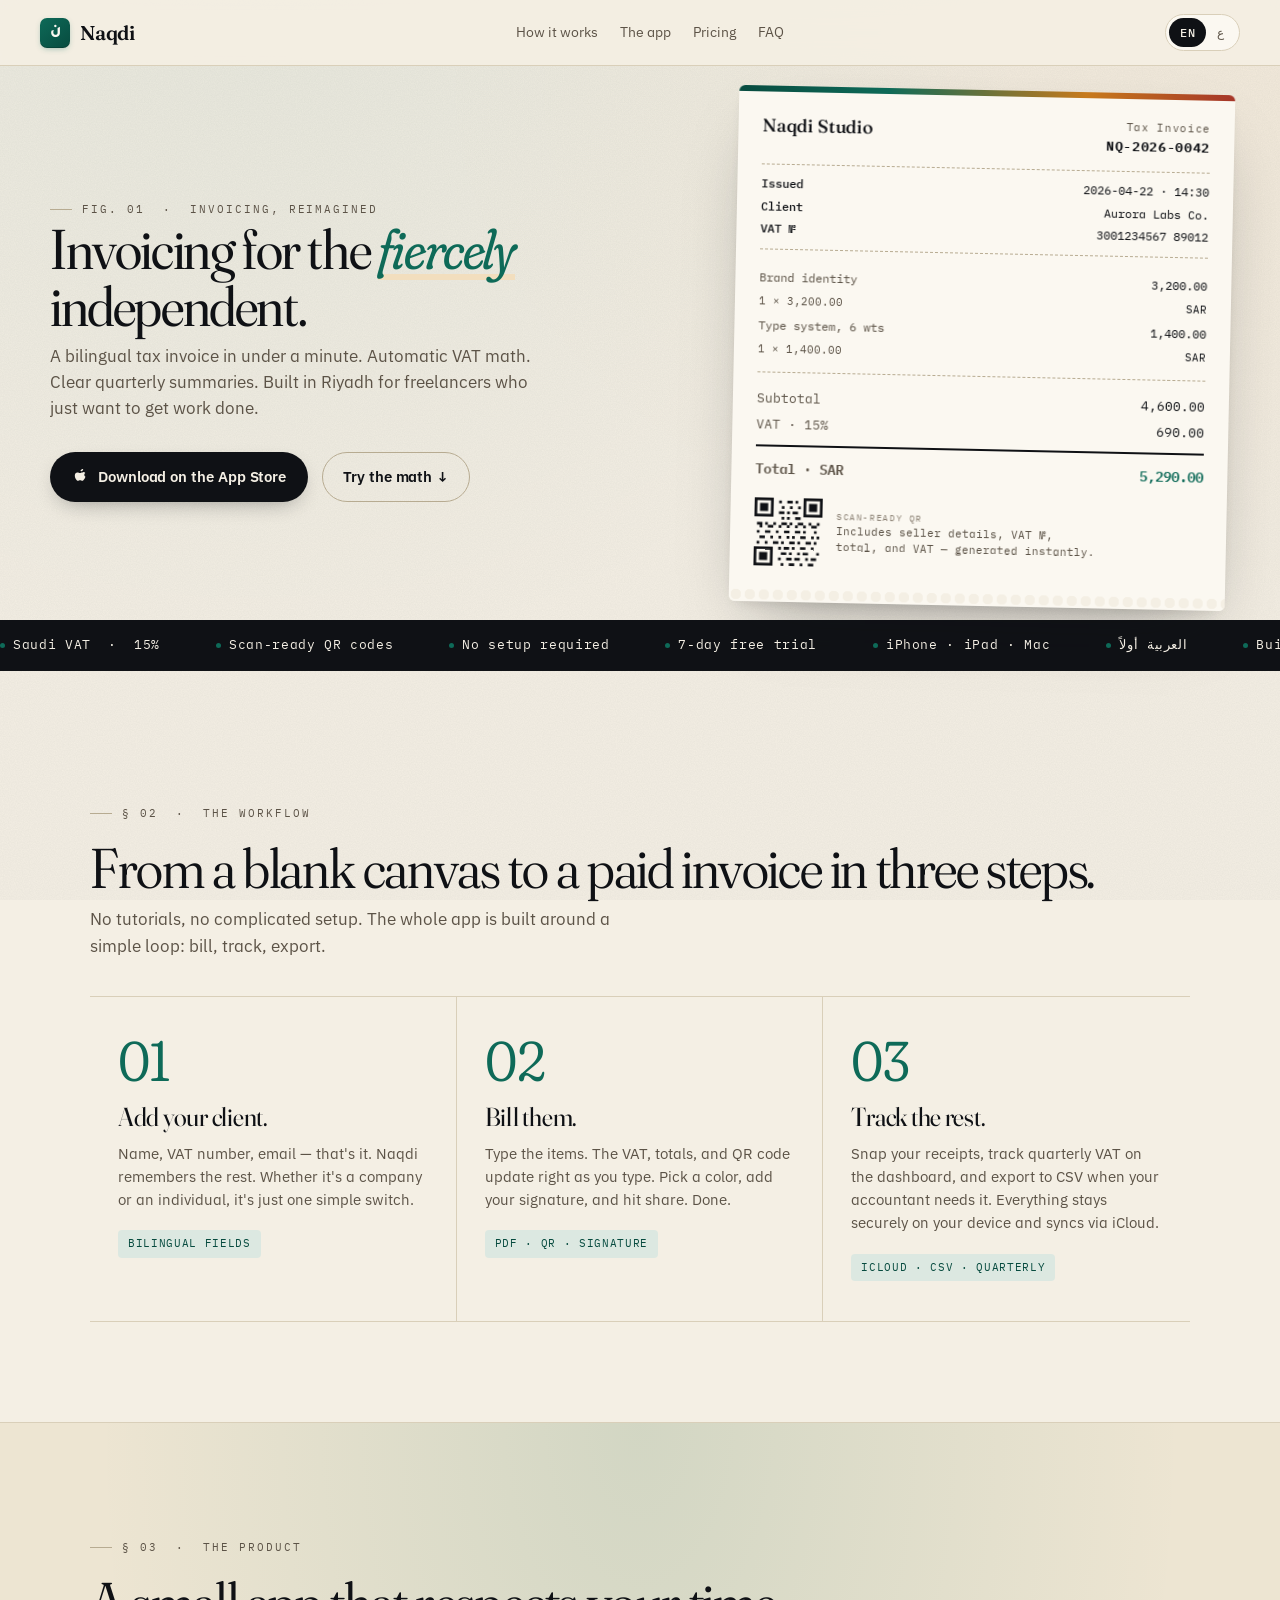
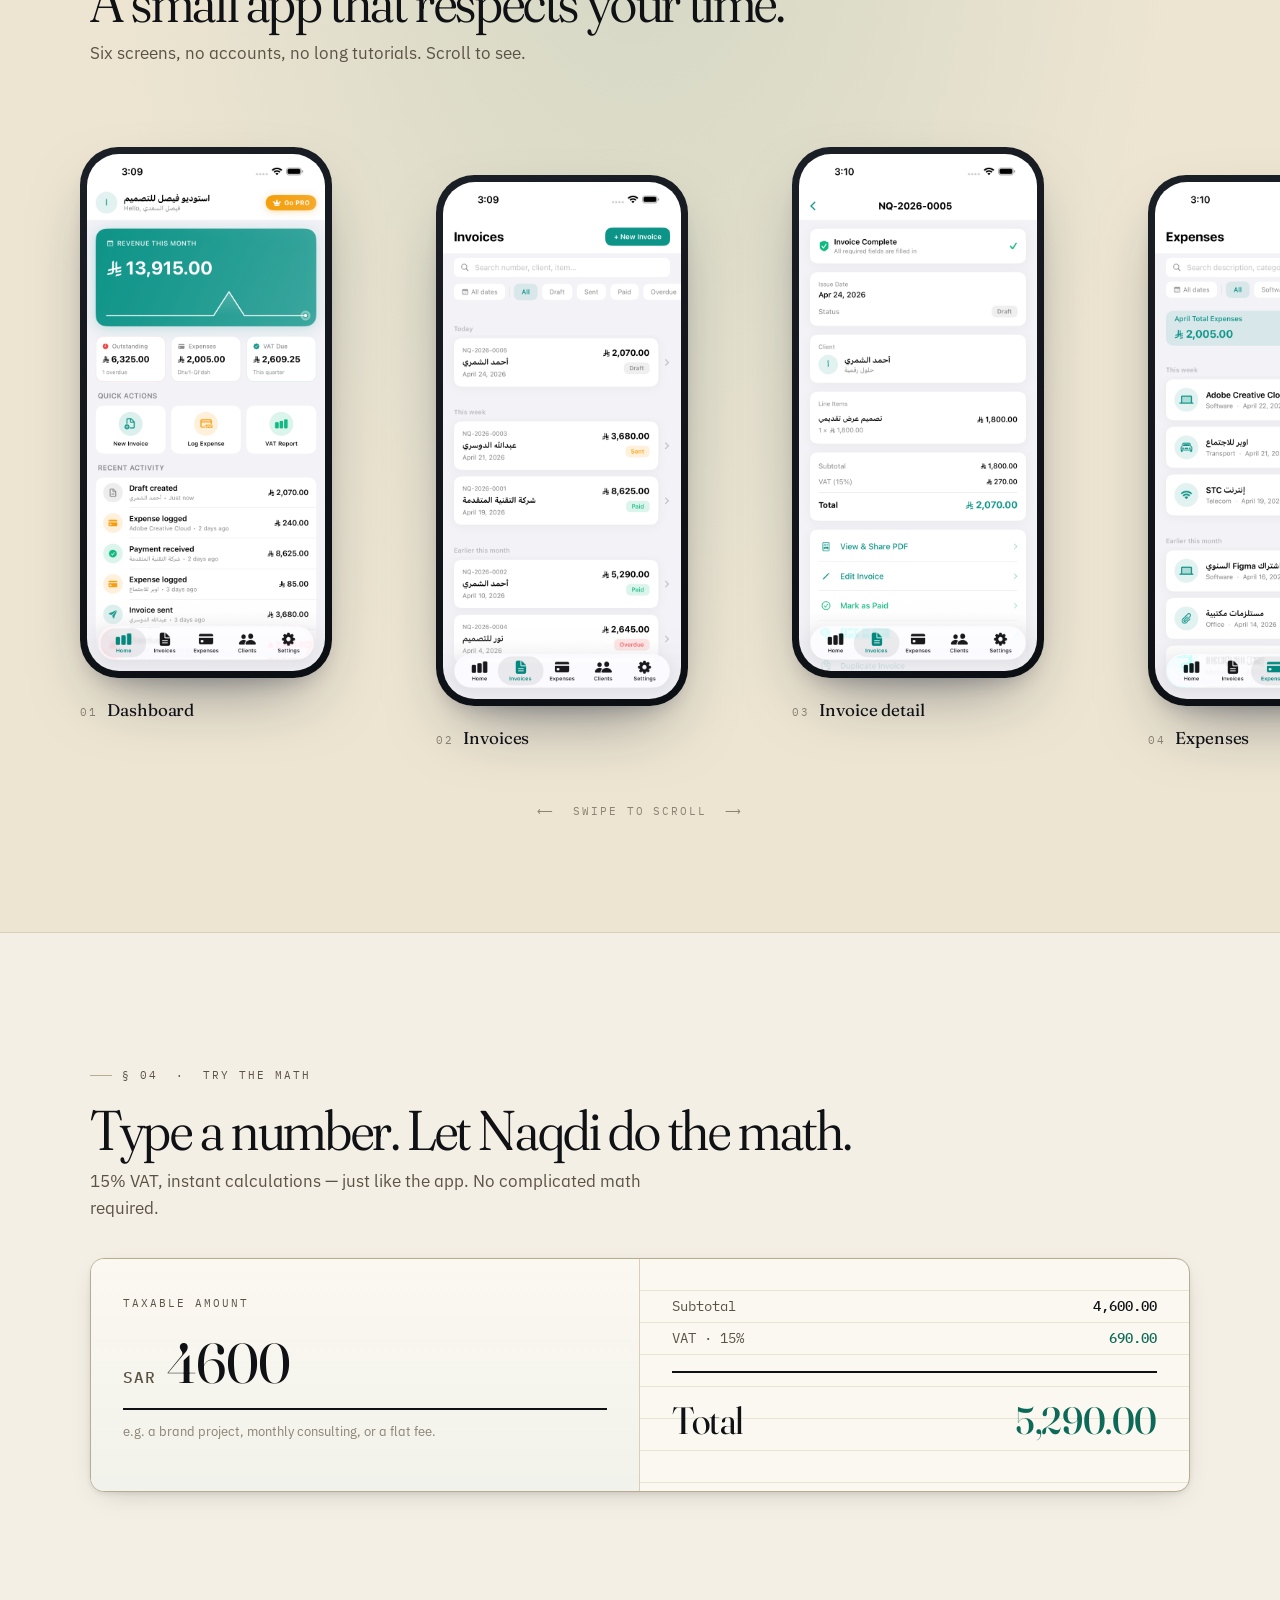
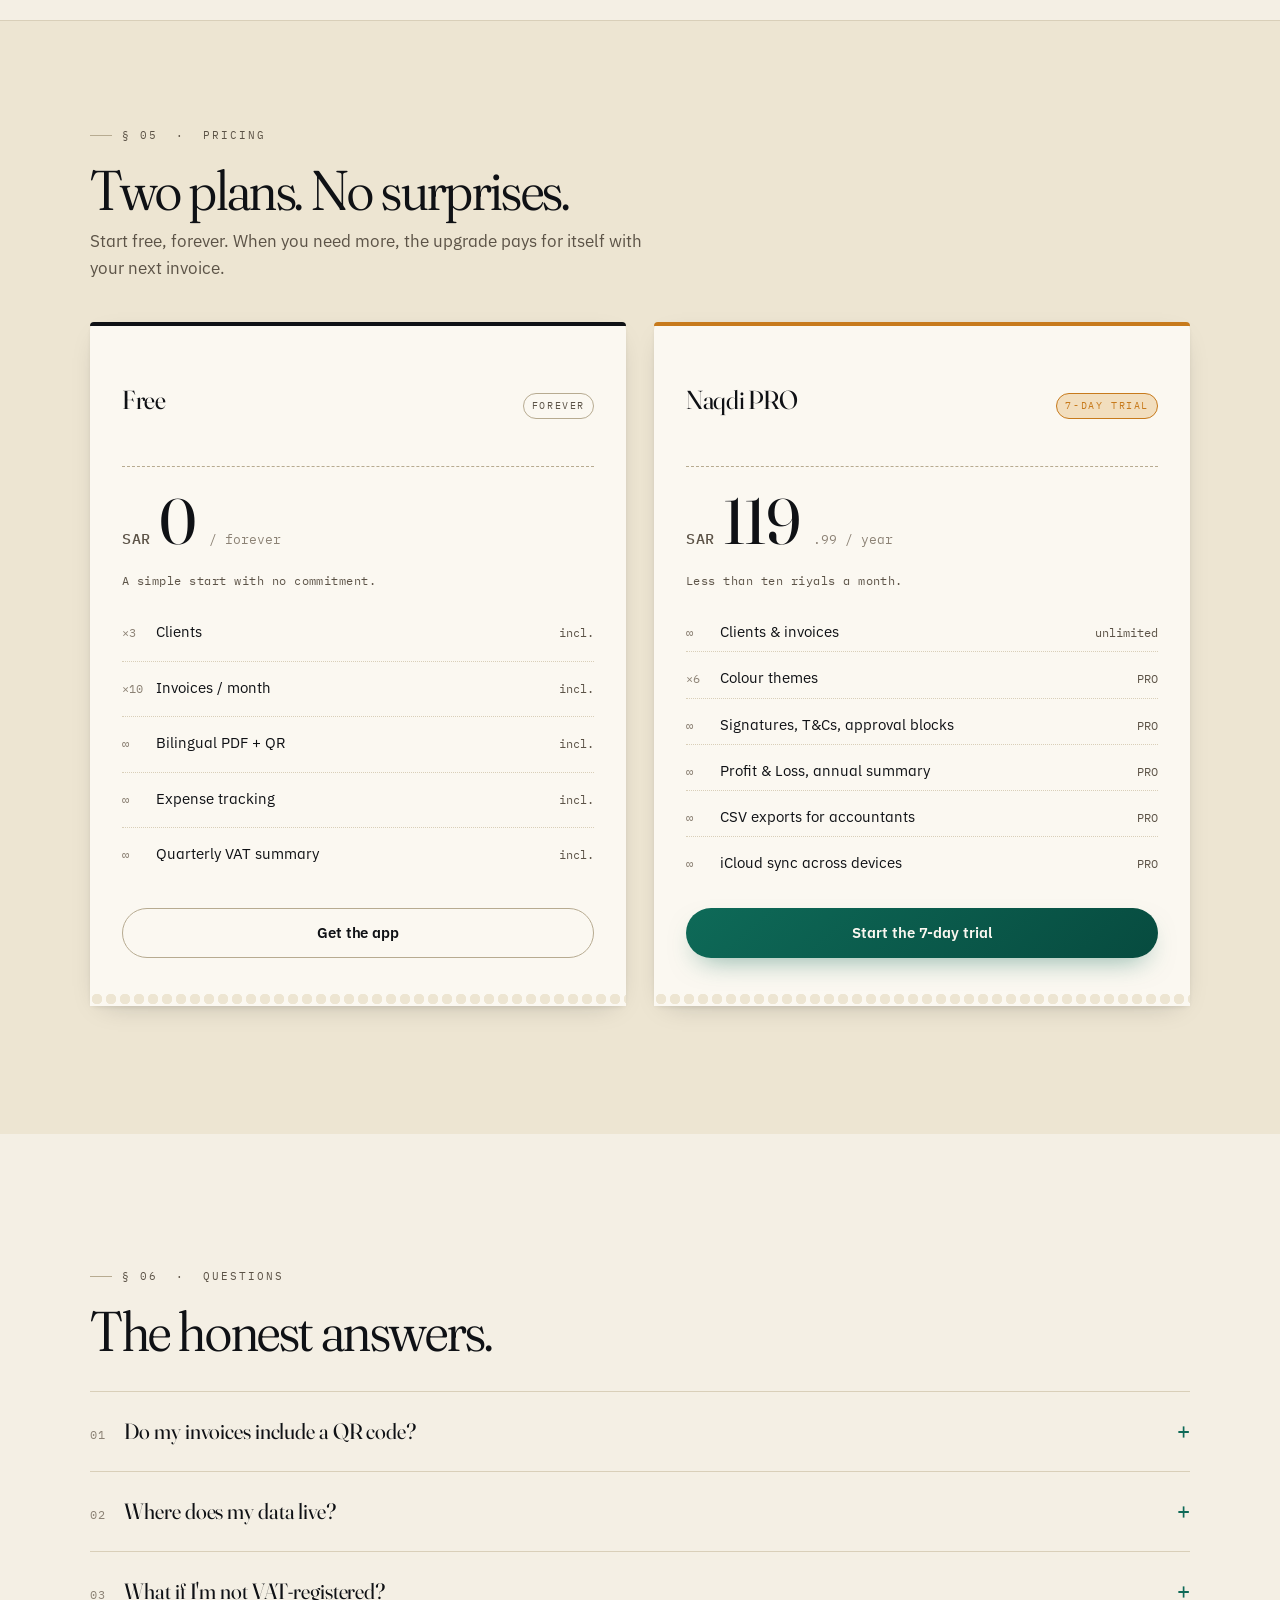
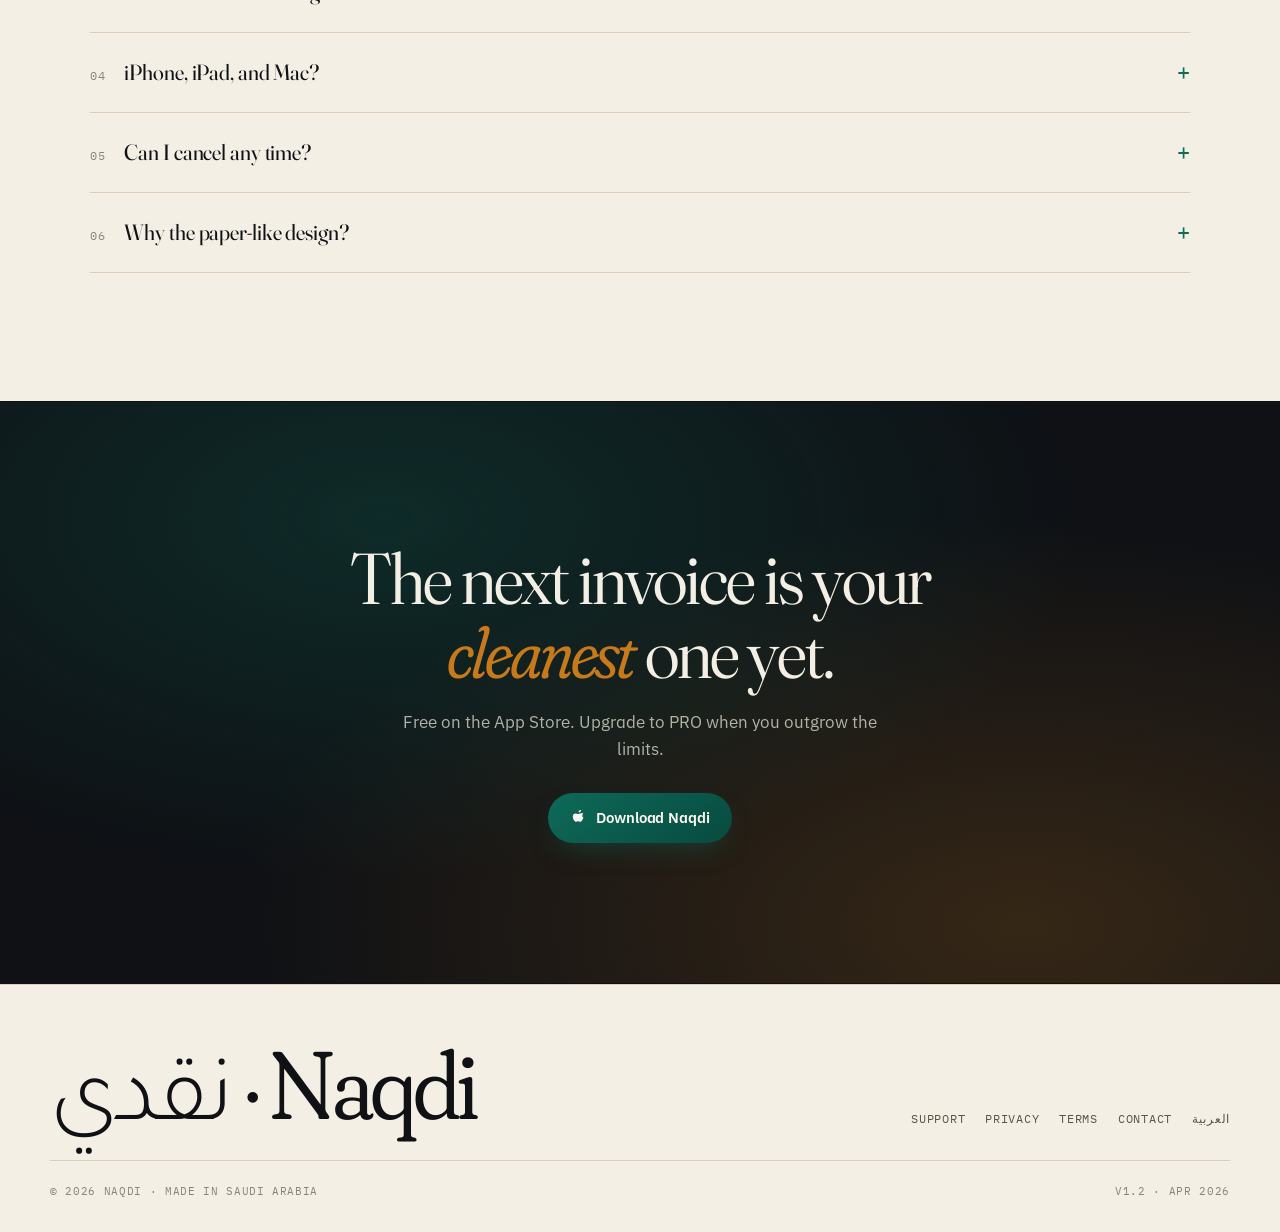
==== commit 26976c56: "Editorial-receipt redesign + Saudi-native copy pass Ground-up rebuild of the landing page in an edit" ====
--- a/index.html
+++ b/index.html
@@ -3,10 +3,13 @@
 <head>
     <meta charset="UTF-8">
     <meta name="viewport" content="width=device-width, initial-scale=1.0">
-    <title>Naqdi — Invoicing & VAT for Saudi Freelancers</title>
-    <meta name="description" content="Naqdi is a dead-simple invoicing and expense-tracking app for Saudi freelancers. Beautiful bilingual invoices with QR codes, automatic VAT calculation, and quarterly summaries — all in one Arabic-first app.">
-    <meta property="og:title" content="Naqdi — Invoicing & VAT for Saudi Freelancers">
-    <meta property="og:description" content="Dead-simple invoicing, expense tracking, and VAT management built for Saudi freelancers.">
+    <title>Naqdi — Invoicing & VAT for freelancers</title>
+    <meta name="description" content="Beautiful bilingual tax invoices with QR codes, automatic VAT math, and quarterly summaries. Built in Riyadh for freelancers. Free to start, SAR 119.99/year for PRO.">
+    <meta property="og:title" content="Naqdi — Invoicing & VAT, without the headache.">
+    <meta property="og:description" content="Bilingual invoices with QR codes, automatic 15% VAT, and quarterly summaries. Free on the App Store.">
+    <meta property="og:image" content="https://faisal666.github.io/naqdi-site/screenshots/en/en-01-dashboard.png">
+    <meta name="theme-color" content="#F4EFE4" media="(prefers-color-scheme: light)">
+    <meta name="theme-color" content="#101113" media="(prefers-color-scheme: dark)">
     <link rel="stylesheet" href="style.css">
 </head>
 <body>
@@ -16,101 +19,359 @@
         <span class="brand-badge">ن</span>
         Naqdi
     </a>
+    <nav class="primary-nav">
+        <a href="#how">How it works</a>
+        <a href="#product">The app</a>
+        <a href="#pricing">Pricing</a>
+        <a href="#faq">FAQ</a>
+    </nav>
     <div class="lang-toggle" aria-label="Language">
-        <a href="index.html" class="active">English</a>
-        <a href="index-ar.html">العربية</a>
+        <a href="index.html" class="active">EN</a>
+        <a href="index-ar.html">ع</a>
     </div>
 </header>
 
 <main>
-    <section class="hero-marketing">
-        <span class="hero-chip">🇸🇦 Built for Saudi Freelancers</span>
-        <h1>Invoicing & VAT,<br>without the headache.</h1>
-        <p class="lead">Create beautiful bilingual tax invoices with QR codes in seconds, track every expense, and see your VAT totals at a glance — all in one Arabic-first app.</p>
-        <a href="#" class="hero-cta" aria-label="Download on the App Store">
-            <svg width="18" height="18" viewBox="0 0 16 16" fill="currentColor" aria-hidden="true"><path d="M11.182 0.016c.014.109.013.217.002.324-.04.376-.207.725-.502 1.06-.294.335-.723.625-1.174.728-.446.102-.779.059-1.002-.037-.14-.06-.17-.176-.092-.371.126-.316.327-.602.578-.843.25-.24.594-.464.997-.614.4-.15.796-.247 1.19-.247zm.39 3.103c.666.024 1.247.302 1.707.842-1.47.885-1.247 3 .2 3.705-.42 1.153-.984 2.158-1.89 3.217-.505.59-.899.89-1.299.907-.4.017-.675-.132-1.024-.302-.349-.17-.725-.34-1.175-.34-.45 0-.837.17-1.187.349-.35.18-.621.327-1.009.302-.417-.025-.826-.307-1.354-.864C3.515 9.88 2.82 8.16 2.82 6.5c0-1.99 1.253-3.03 2.493-3.048.53-.009 1.03.157 1.474.313.444.155.831.302 1.123.302.293 0 .68-.147 1.125-.302.444-.156.944-.322 1.474-.313z"/></svg>
-            Download on the App Store
-        </a>
-    </section>
-
-    <section class="features">
-        <div class="container-wide">
-            <h2>Everything a Saudi freelancer needs</h2>
-            <p class="section-sub">Naqdi handles the invoices, calculations, and records so you can focus on your work.</p>
-
-            <div class="feature-grid">
-                <div class="feature">
-                    <span class="icon">📄</span>
-                    <h3>Beautiful invoices</h3>
-                    <p>Bilingual (Arabic + English) tax invoices with an embedded QR code and a clean professional layout.</p>
+
+<!-- ── HERO ───────────────────────────────────────────────────── -->
+<section class="hero">
+    <div>
+        <span class="section-tag">Fig. 01 &nbsp;·&nbsp; Invoicing, reimagined</span>
+        <h1 class="hero__display">
+            <span class="word">Invoicing</span>
+            <span class="word">for</span>
+            <span class="word">the</span>
+            <span class="word"><em>fiercely</em></span>
+            <span class="word">independent.</span>
+        </h1>
+        <p class="hero__lead">A bilingual tax invoice in under a minute. Automatic VAT math. Clear quarterly summaries. Built in Riyadh for freelancers who just want to get work done.</p>
+        <div class="hero__cta">
+            <a href="https://apps.apple.com/sa/app/naqdi/id6762159386" class="btn" aria-label="Download on the App Store">
+                <svg width="16" height="16" viewBox="0 0 16 16" fill="currentColor" aria-hidden="true"><path d="M11.182 0.016c.014.109.013.217.002.324-.04.376-.207.725-.502 1.06-.294.335-.723.625-1.174.728-.446.102-.779.059-1.002-.037-.14-.06-.17-.176-.092-.371.126-.316.327-.602.578-.843.25-.24.594-.464.997-.614.4-.15.796-.247 1.19-.247zm.39 3.103c.666.024 1.247.302 1.707.842-1.47.885-1.247 3 .2 3.705-.42 1.153-.984 2.158-1.89 3.217-.505.59-.899.89-1.299.907-.4.017-.675-.132-1.024-.302-.349-.17-.725-.34-1.175-.34-.45 0-.837.17-1.187.349-.35.18-.621.327-1.009.302-.417-.025-.826-.307-1.354-.864C3.515 9.88 2.82 8.16 2.82 6.5c0-1.99 1.253-3.03 2.493-3.048.53-.009 1.03.157 1.474.313.444.155.831.302 1.123.302.293 0 .68-.147 1.125-.302.444-.156.944-.322 1.474-.313z"/></svg>
+                Download on the App Store
+            </a>
+            <a href="#ledger" class="btn btn--ghost">Try the math ↓</a>
+        </div>
+    </div>
+
+    <!-- Sample receipt: composed entirely in HTML/CSS, no image. -->
+    <aside class="hero__receipt" aria-label="Sample tax invoice">
+        <div class="receipt__head">
+            <div class="receipt__brand">Naqdi&nbsp;Studio</div>
+            <div class="receipt__no">
+                Tax Invoice
+                <strong>NQ-2026-0042</strong>
+            </div>
+        </div>
+        <dl class="receipt__meta">
+            <dt>Issued</dt><dd>2026-04-22 · 14:30</dd>
+            <dt>Client</dt><dd>Aurora Labs Co.</dd>
+            <dt>VAT №</dt><dd>3001234567 89012</dd>
+        </dl>
+        <div class="receipt__rows">
+            <div class="receipt__row">
+                <span>Brand identity</span><span>3,200.00</span>
+            </div>
+            <div class="receipt__row qty">
+                <span>1 × 3,200.00</span><span>SAR</span>
+            </div>
+            <div class="receipt__row">
+                <span>Type system, 6 wts</span><span>1,400.00</span>
+            </div>
+            <div class="receipt__row qty">
+                <span>1 × 1,400.00</span><span>SAR</span>
+            </div>
+        </div>
+        <hr class="receipt__rule">
+        <div class="receipt__totals">
+            <div class="receipt__row"><span>Subtotal</span><span>4,600.00</span></div>
+            <div class="receipt__row"><span>VAT&nbsp;·&nbsp;15%</span><span>690.00</span></div>
+            <div class="receipt__row grand"><span>Total · SAR</span><span>5,290.00</span></div>
+        </div>
+        <div class="receipt__qr">
+            <svg width="68" height="68" viewBox="0 0 25 25" aria-hidden="true">
+                <rect width="25" height="25" fill="transparent"/>
+                <g fill="currentColor" style="color:var(--ink)">
+                    <path d="M0,0 h7 v7 h-7 z M1,1 v5 h5 v-5 z M2,2 h3 v3 h-3 z"/>
+                    <path d="M18,0 h7 v7 h-7 z M19,1 v5 h5 v-5 z M20,2 h3 v3 h-3 z"/>
+                    <path d="M0,18 h7 v7 h-7 z M1,19 v5 h5 v-5 z M2,20 h3 v3 h-3 z"/>
+                    <path d="M9,1h1v1h-1zM12,1h2v1h-2zM15,1h1v1h-1zM10,3h1v1h-1zM13,3h1v1h-1zM16,3h1v1h-1zM9,5h2v1h-2zM12,5h1v1h-1zM14,5h2v1h-2zM10,7h1v1h-1zM12,7h1v1h-1zM15,7h2v1h-2zM1,9h2v1h-2zM4,9h1v1h-1zM7,9h1v1h-1zM10,9h2v1h-2zM13,9h1v1h-1zM16,9h2v1h-2zM20,9h1v1h-1zM23,9h1v1h-1zM2,10h1v1h-1zM5,10h2v1h-2zM9,10h1v1h-1zM12,10h1v1h-1zM15,10h1v1h-1zM18,10h1v1h-1zM21,10h2v1h-2zM1,12h1v1h-1zM4,12h2v1h-2zM8,12h1v1h-1zM11,12h2v1h-2zM15,12h2v1h-2zM18,12h1v1h-1zM22,12h1v1h-1zM2,14h2v1h-2zM6,14h1v1h-1zM9,14h1v1h-1zM12,14h1v1h-1zM14,14h1v1h-1zM17,14h2v1h-2zM21,14h1v1h-1zM23,14h1v1h-1zM1,16h1v1h-1zM4,16h1v1h-1zM7,16h2v1h-2zM10,16h1v1h-1zM13,16h2v1h-2zM16,16h1v1h-1zM19,16h2v1h-2zM22,16h1v1h-1zM9,18h1v1h-1zM11,18h2v1h-2zM14,18h1v1h-1zM17,18h2v1h-2zM21,18h1v1h-1zM10,20h2v1h-2zM13,20h1v1h-1zM16,20h1v1h-1zM18,20h2v1h-2zM23,20h1v1h-1zM9,22h1v1h-1zM12,22h2v1h-2zM15,22h2v1h-2zM19,22h1v1h-1zM21,22h2v1h-2zM10,24h1v1h-1zM13,24h2v1h-2zM17,24h1v1h-1zM20,24h2v1h-2z"/>
+                </g>
+            </svg>
+            <div>
+                <span class="receipt__qr-tag">Scan-ready QR</span>
+                Includes seller details, VAT №,<br>total, and VAT — generated instantly.
+            </div>
+        </div>
+    </aside>
+</section>
+
+<!-- ── TICKER ─────────────────────────────────────────────────── -->
+<section class="ticker" aria-hidden="true">
+    <div class="ticker__track">
+        <span><span class="dot"></span> Saudi VAT &nbsp;·&nbsp; 15%</span>
+        <span><span class="dot"></span> Scan-ready QR codes</span>
+        <span><span class="dot"></span> No setup required</span>
+        <span><span class="dot"></span> 7-day free trial</span>
+        <span><span class="dot"></span> iPhone · iPad · Mac</span>
+        <span><span class="dot"></span> العربية أولاً</span>
+        <span><span class="dot"></span> Built in Riyadh</span>
+        <!-- duplicated so the marquee loops seamlessly -->
+        <span><span class="dot"></span> Saudi VAT &nbsp;·&nbsp; 15%</span>
+        <span><span class="dot"></span> Scan-ready QR codes</span>
+        <span><span class="dot"></span> No setup required</span>
+        <span><span class="dot"></span> 7-day free trial</span>
+        <span><span class="dot"></span> iPhone · iPad · Mac</span>
+        <span><span class="dot"></span> العربية أولاً</span>
+        <span><span class="dot"></span> Built in Riyadh</span>
+    </div>
+</section>
+
+<!-- ── HOW IT WORKS ───────────────────────────────────────────── -->
+<section id="how" class="steps">
+    <div class="wrap">
+        <span class="section-tag">§ 02 &nbsp;·&nbsp; The workflow</span>
+        <h2 class="section-title">From a blank canvas to a paid&nbsp;invoice in three steps.</h2>
+        <p class="section-sub">No tutorials, no complicated setup. The whole app is built around a simple loop: bill, track, export.</p>
+    </div>
+    <div class="wrap">
+        <div class="steps__grid">
+            <article class="step">
+                <span class="step__num">01</span>
+                <h3 class="step__title">Add your client.</h3>
+                <p class="step__body">Name, VAT number, email — that's it. Naqdi remembers the rest. Whether it's a company or an individual, it's just one simple switch.</p>
+                <span class="step__chip">Bilingual fields</span>
+            </article>
+            <article class="step">
+                <span class="step__num">02</span>
+                <h3 class="step__title">Bill them.</h3>
+                <p class="step__body">Type the items. The VAT, totals, and QR code update right as you type. Pick a color, add your signature, and hit share. Done.</p>
+                <span class="step__chip">PDF · QR · Signature</span>
+            </article>
+            <article class="step">
+                <span class="step__num">03</span>
+                <h3 class="step__title">Track the rest.</h3>
+                <p class="step__body">Snap your receipts, track quarterly VAT on the dashboard, and export to CSV when your accountant needs it. Everything stays securely on your device and syncs via iCloud.</p>
+                <span class="step__chip">iCloud · CSV · Quarterly</span>
+            </article>
+        </div>
+    </div>
+</section>
+
+<!-- ── PRODUCT / SCREENSHOTS ──────────────────────────────────── -->
+<section id="product" class="spread">
+    <div class="wrap">
+        <span class="section-tag">§ 03 &nbsp;·&nbsp; The product</span>
+        <h2 class="section-title">A small app that respects your time.</h2>
+        <p class="section-sub">Six screens, no accounts, no long tutorials. Scroll to see.</p>
+    </div>
+    <div class="spread__strip" aria-label="App screenshots">
+        <figure class="shot">
+            <div class="shot__frame"><img src="screenshots/en/en-01-dashboard.png" alt="Naqdi dashboard showing monthly revenue and recent activity" loading="lazy"></div>
+            <figcaption class="shot__caption"><span class="shot__no">01</span><span class="shot__name">Dashboard</span></figcaption>
+        </figure>
+        <figure class="shot">
+            <div class="shot__frame"><img src="screenshots/en/en-02-invoices-list.png" alt="Invoice list with status filters" loading="lazy"></div>
+            <figcaption class="shot__caption"><span class="shot__no">02</span><span class="shot__name">Invoices</span></figcaption>
+        </figure>
+        <figure class="shot">
+            <div class="shot__frame"><img src="screenshots/en/en-03-invoice-detail.png" alt="Invoice detail screen" loading="lazy"></div>
+            <figcaption class="shot__caption"><span class="shot__no">03</span><span class="shot__name">Invoice detail</span></figcaption>
+        </figure>
+        <figure class="shot">
+            <div class="shot__frame"><img src="screenshots/en/en-04-expenses.png" alt="Expense tracking with categories" loading="lazy"></div>
+            <figcaption class="shot__caption"><span class="shot__no">04</span><span class="shot__name">Expenses</span></figcaption>
+        </figure>
+        <figure class="shot">
+            <div class="shot__frame"><img src="screenshots/en/en-05-clients.png" alt="Client list" loading="lazy"></div>
+            <figcaption class="shot__caption"><span class="shot__no">05</span><span class="shot__name">Clients</span></figcaption>
+        </figure>
+        <figure class="shot">
+            <div class="shot__frame"><img src="screenshots/en/en-06-vat-report.png" alt="Quarterly VAT report" loading="lazy"></div>
+            <figcaption class="shot__caption"><span class="shot__no">06</span><span class="shot__name">VAT report</span></figcaption>
+        </figure>
+    </div>
+    <p class="spread__hint">⟵ &nbsp;Swipe&nbsp;to&nbsp;scroll&nbsp; ⟶</p>
+</section>
+
+<!-- ── LIVE LEDGER (interactive VAT calc) ─────────────────────── -->
+<section id="ledger" class="ledger">
+    <div class="wrap">
+        <span class="section-tag">§ 04 &nbsp;·&nbsp; Try the math</span>
+        <h2 class="section-title">Type a number. Let&nbsp;Naqdi&nbsp;do&nbsp;the&nbsp;math.</h2>
+        <p class="section-sub">15% VAT, instant calculations — just like the app. No complicated math required.</p>
+
+        <div class="ledger__panel" role="group" aria-label="VAT calculator">
+            <div class="ledger__input">
+                <div class="ledger__label">Taxable amount</div>
+                <label class="ledger__field">
+                    <span class="currency">SAR</span>
+                    <input id="ledger-input" type="number" inputmode="decimal" min="0" step="0.01" value="4600" aria-label="Amount in SAR">
+                </label>
+                <p class="ledger__hint">e.g. a brand project, monthly consulting, or a flat fee.</p>
+            </div>
+            <div class="ledger__output" aria-live="polite">
+                <div class="ledger__line"><span>Subtotal</span><span class="val" data-out="subtotal">4,600.00</span></div>
+                <div class="ledger__line is-pulse"><span>VAT · 15%</span><span class="val" data-out="vat">690.00</span></div>
+                <div class="ledger__line total"><span>Total</span><span class="val" data-out="total">5,290.00</span></div>
+            </div>
+        </div>
+    </div>
+</section>
+
+<!-- ── PRICING ────────────────────────────────────────────────── -->
+<section id="pricing" class="pricing">
+    <div class="wrap">
+        <span class="section-tag">§ 05 &nbsp;·&nbsp; Pricing</span>
+        <h2 class="section-title">Two&nbsp;plans. No&nbsp;surprises.</h2>
+        <p class="section-sub">Start free, forever. When you need more, the upgrade pays for itself with your next invoice.</p>
+
+        <div class="pricing__grid">
+            <article class="plan">
+                <header class="plan__head">
+                    <h3 class="plan__name">Free</h3>
+                    <span class="plan__tag">Forever</span>
+                </header>
+                <div class="plan__price">
+                    <span class="ccy">SAR</span><span class="num">0</span><span class="per">/ forever</span>
                 </div>
-                <div class="feature">
-                    <span class="icon">💸</span>
-                    <h3>VAT at a glance</h3>
-                    <p>Automatic 15% VAT calculation on every invoice, plus quarterly summaries you can review with your accountant.</p>
+                <p class="plan__sub">A simple start with no commitment.</p>
+                <ul class="plan__items">
+                    <li><span class="qty">×3</span><span>Clients</span><span class="price">incl.</span></li>
+                    <li><span class="qty">×10</span><span>Invoices / month</span><span class="price">incl.</span></li>
+                    <li><span class="qty">∞</span><span>Bilingual PDF + QR</span><span class="price">incl.</span></li>
+                    <li><span class="qty">∞</span><span>Expense tracking</span><span class="price">incl.</span></li>
+                    <li><span class="qty">∞</span><span>Quarterly VAT summary</span><span class="price">incl.</span></li>
+                </ul>
+                <a class="btn btn--ghost" href="https://apps.apple.com/sa/app/naqdi/id6762159386">Get the app</a>
+            </article>
+
+            <article class="plan plan--pro">
+                <header class="plan__head">
+                    <h3 class="plan__name">Naqdi PRO</h3>
+                    <span class="plan__tag">7-day trial</span>
+                </header>
+                <div class="plan__price">
+                    <span class="ccy">SAR</span><span class="num">119</span><span class="per">.99 / year</span>
                 </div>
-                <div class="feature">
-                    <span class="icon">🌐</span>
-                    <h3>Bilingual by design</h3>
-                    <p>Every invoice shows Arabic and English labels side-by-side — ready for Saudi and international clients.</p>
-                </div>
-                <div class="feature">
-                    <span class="icon">📸</span>
-                    <h3>Expense tracking</h3>
-                    <p>Eight categories with color-coded icons, receipt photo capture, and automatic input VAT calculation.</p>
-                </div>
-                <div class="feature">
-                    <span class="icon">🎨</span>
-                    <h3>Professional templates</h3>
-                    <p>Six color themes, signatures, approval blocks, terms & conditions, and custom footers for B2B work.</p>
-                </div>
-                <div class="feature">
-                    <span class="icon">🔒</span>
-                    <h3>Privacy first</h3>
-                    <p>Your data stays on your device. No accounts, no passwords, no servers. Export anytime as PDF or CSV.</p>
-                </div>
-            </div>
-        </div>
-    </section>
-
-    <section class="pricing">
-        <div class="container-wide">
-            <div class="pricing-card">
-                <h3>Free</h3>
-                <div class="price">SAR 0 <small>/ forever</small></div>
-                <ul>
-                    <li>Up to 3 clients</li>
-                    <li>10 invoices per month</li>
-                    <li>Invoice QR codes</li>
-                    <li>Expense tracking</li>
-                    <li>Quarterly VAT summary</li>
+                <p class="plan__sub">Less than ten riyals a month.</p>
+                <ul class="plan__items">
+                    <li><span class="qty">∞</span><span>Clients &amp; invoices</span><span class="price">unlimited</span></li>
+                    <li><span class="qty">×6</span><span>Colour themes</span><span class="price">PRO</span></li>
+                    <li><span class="qty">∞</span><span>Signatures, T&amp;Cs, approval blocks</span><span class="price">PRO</span></li>
+                    <li><span class="qty">∞</span><span>Profit &amp; Loss, annual summary</span><span class="price">PRO</span></li>
+                    <li><span class="qty">∞</span><span>CSV exports for accountants</span><span class="price">PRO</span></li>
+                    <li><span class="qty">∞</span><span>iCloud sync across devices</span><span class="price">PRO</span></li>
                 </ul>
-            </div>
-            <div class="pricing-card featured">
-                <h3>Naqdi PRO</h3>
-                <div class="price">SAR 119.99 <small>/ year</small></div>
-                <ul>
-                    <li>Unlimited clients & invoices</li>
-                    <li>6 color themes</li>
-                    <li>Signatures, approval blocks, T&Cs</li>
-                    <li>Profit & Loss, annual summaries</li>
-                    <li>CSV & PDF exports</li>
-                    <li>7-day free trial — cancel anytime</li>
-                </ul>
-            </div>
-        </div>
-    </section>
+                <a class="btn btn--teal" href="https://apps.apple.com/sa/app/naqdi/id6762159386">Start the 7-day trial</a>
+            </article>
+        </div>
+    </div>
+</section>
+
+<!-- ── FAQ ────────────────────────────────────────────────────── -->
+<section id="faq" class="faq">
+    <div class="wrap">
+        <span class="section-tag">§ 06 &nbsp;·&nbsp; Questions</span>
+        <h2 class="section-title">The honest answers.</h2>
+
+        <div class="faq__list">
+            <details class="faq__item">
+                <summary><span class="num">01</span><span>Do my invoices include a QR code?</span><span class="plus">+</span></summary>
+                <p>Yes — every invoice you generate carries a QR with the seller name, VAT number, timestamp, total, and VAT amount. It follows the standard format used on Saudi tax invoices, so any invoice scanner will read yours.</p>
+            </details>
+            <details class="faq__item">
+                <summary><span class="num">02</span><span>Where does my data live?</span><span class="plus">+</span></summary>
+                <p>Right on your device, with optional iCloud sync to your private account. Naqdi uses no external servers, requires no accounts, and never sees your invoices. The only data sent are anonymous bug reports to help us improve the app.</p>
+            </details>
+            <details class="faq__item">
+                <summary><span class="num">03</span><span>What if I'm not VAT-registered?</span><span class="plus">+</span></summary>
+                <p>Toggle "VAT registered" off in your business profile. Invoices generate without VAT lines or VAT-specific labels. Everything else — clients, expenses, PDF, history — works identically.</p>
+            </details>
+            <details class="faq__item">
+                <summary><span class="num">04</span><span>iPhone, iPad, and Mac?</span><span class="plus">+</span></summary>
+                <p>One purchase covers all three. iCloud keeps your invoices completely synced across all your devices. And the Mac version is built specifically for macOS, not just a mobile app in a window.</p>
+            </details>
+            <details class="faq__item">
+                <summary><span class="num">05</span><span>Can I cancel any time?</span><span class="plus">+</span></summary>
+                <p>Yes. Subscriptions are managed by Apple — Settings → your name → Subscriptions → Naqdi. Apple honours access through the end of the billing period. You can also export everything as PDF or CSV before you go.</p>
+            </details>
+            <details class="faq__item">
+                <summary><span class="num">06</span><span>Why the paper-like design?</span><span class="plus">+</span></summary>
+                <p>Because invoices are documents at heart. Even on a screen, they should look professional and crafted. Freelancers deserve a tool that matches the quality of their portfolio, not just a boring spreadsheet.</p>
+            </details>
+        </div>
+    </div>
+</section>
+
+<!-- ── CODA ───────────────────────────────────────────────────── -->
+<section class="coda">
+    <h2>The next invoice is your <em>cleanest</em> one yet.</h2>
+    <p>Free on the App Store. Upgrade to PRO when you outgrow the limits.</p>
+    <a href="https://apps.apple.com/sa/app/naqdi/id6762159386" class="btn btn--teal">
+        <svg width="16" height="16" viewBox="0 0 16 16" fill="currentColor" aria-hidden="true"><path d="M11.182 0.016c.014.109.013.217.002.324-.04.376-.207.725-.502 1.06-.294.335-.723.625-1.174.728-.446.102-.779.059-1.002-.037-.14-.06-.17-.176-.092-.371.126-.316.327-.602.578-.843.25-.24.594-.464.997-.614.4-.15.796-.247 1.19-.247zm.39 3.103c.666.024 1.247.302 1.707.842-1.47.885-1.247 3 .2 3.705-.42 1.153-.984 2.158-1.89 3.217-.505.59-.899.89-1.299.907-.4.017-.675-.132-1.024-.302-.349-.17-.725-.34-1.175-.34-.45 0-.837.17-1.187.349-.35.18-.621.327-1.009.302-.417-.025-.826-.307-1.354-.864C3.515 9.88 2.82 8.16 2.82 6.5c0-1.99 1.253-3.03 2.493-3.048.53-.009 1.03.157 1.474.313.444.155.831.302 1.123.302.293 0 .68-.147 1.125-.302.444-.156.944-.322 1.474-.313z"/></svg>
+        Download Naqdi
+    </a>
+</section>
+
 </main>
 
-<footer>
-    <a href="support.html">Support</a>
-    <a href="privacy-policy.html">Privacy Policy</a>
-    <a href="terms-of-use.html">Terms of Use</a>
-    <a href="mailto:NaqdiAppFeedback@gmail.com">Contact</a>
-    <div style="margin-top: 20px; font-size: 12px;">
-        © 2026 Naqdi. Made for Saudi freelancers, in Saudi Arabia. 🇸🇦
+<footer class="site">
+    <div class="row">
+        <div class="mark">نقدي · Naqdi</div>
+        <nav>
+            <a href="support.html">Support</a>
+            <a href="privacy-policy.html">Privacy</a>
+            <a href="terms-of-use.html">Terms</a>
+            <a href="mailto:NaqdiAppFeedback@gmail.com">Contact</a>
+            <a href="index-ar.html">العربية</a>
+        </nav>
+    </div>
+    <div class="fine">
+        <span>© 2026 Naqdi · Made in Saudi Arabia</span>
+        <span>v1.2 · Apr 2026</span>
     </div>
 </footer>
+
+<script>
+/* Live VAT ledger */
+(function () {
+    const input = document.getElementById('ledger-input');
+    if (!input) return;
+    const fmt = new Intl.NumberFormat('en-US', {
+        minimumFractionDigits: 2,
+        maximumFractionDigits: 2
+    });
+    const out = {
+        subtotal: document.querySelector('[data-out="subtotal"]'),
+        vat:      document.querySelector('[data-out="vat"]'),
+        total:    document.querySelector('[data-out="total"]')
+    };
+    let prev = '';
+    function recalc() {
+        const v = parseFloat(input.value);
+        const sub = isFinite(v) && v > 0 ? v : 0;
+        const vat = sub * 0.15;
+        const tot = sub + vat;
+        const next = fmt.format(tot);
+        out.subtotal.textContent = fmt.format(sub);
+        out.vat.textContent      = fmt.format(vat);
+        out.total.textContent    = next;
+        if (next !== prev) {
+            const totalLine = out.total.parentElement;
+            totalLine.style.transition = 'none';
+            totalLine.style.color = 'var(--teal)';
+            requestAnimationFrame(() => {
+                totalLine.style.transition = 'color .8s ease';
+                totalLine.style.color = '';
+            });
+            prev = next;
+        }
+    }
+    input.addEventListener('input', recalc);
+    recalc();
+})();
+</script>
 
 </body>
 </html>
--- a/style.css
+++ b/style.css
@@ -1,623 +1,1267 @@
-/* Shared stylesheet for the Naqdi legal pages hosted on GitHub Pages.
-   One file for all 4 pages + the index, so changes apply everywhere.
-   Matches Naqdi's in-app palette (teal primary, amber accents). */
-
+/* ─────────────────────────────────────────────────────────────────────
+   Naqdi · Editorial Receipt
+   ─────────────────────────────────────────────────────────────────────
+   Design language: a financial weekend supplement crossed with a printed
+   thermal receipt. Parchment background, hairline rules, monospaced
+   numerals, perforated edges, Fraunces display serif paired with IBM
+   Plex Sans (Latin) and Tajawal (Arabic). Used by:
+       index.html / index-ar.html      — landing
+       support.html / support-ar.html  — FAQ
+       privacy-policy*.html / terms-of-use*.html — legal
+   ──────────────────────────────────────────────────────────────────── */
+
+@import url("https://fonts.googleapis.com/css2?family=Fraunces:opsz,wght,SOFT,WONK@9..144,300..900,30..100,0..1&family=IBM+Plex+Mono:wght@400;500;600&family=IBM+Plex+Sans:wght@400;500;600;700&family=Tajawal:wght@400;500;700;800&display=swap");
+
+/* ── Tokens ─────────────────────────────────────────────────────── */
 :root {
-    --teal: #0d9488;
-    --teal-dark: #0f766e;
-    --amber: #f59e0b;
-    --ink: #0f172a;
-    --ink-muted: #64748b;
-    --surface: #ffffff;
-    --surface-soft: #f8fafc;
-    --border: #e2e8f0;
+    /* Parchment-warm light theme */
+    --bg:           #F4EFE4;
+    --bg-soft:      #EDE5D2;
+    --bg-card:     #FBF8F1;
+    --ink:          #0F1115;
+    --ink-soft:     #5C5347;
+    --ink-faint:    #8C8275;
+    --rule:         #D9CFB9;
+    --rule-strong:  #B7AB91;
+    --teal:         #0E6A58;
+    --teal-deep:    #074B3F;
+    --teal-soft:    #DCE8E1;
+    --amber:        #C77A1C;
+    --amber-soft:   #F2DEBE;
+    --red:          #A53528;
+    --shadow-sm: 0 1px 0 rgba(15, 17, 21, 0.04), 0 4px 14px -8px rgba(15, 17, 21, 0.18);
+    --shadow-md: 0 8px 28px -14px rgba(15, 17, 21, 0.28), 0 2px 6px -2px rgba(15, 17, 21, 0.12);
+    --shadow-lg: 0 30px 70px -30px rgba(15, 17, 21, 0.40), 0 6px 16px -8px rgba(15, 17, 21, 0.18);
+
+    --display: "Fraunces", "Tajawal", "Times New Roman", Georgia, serif;
+    --display-ar: "Tajawal", "Fraunces", system-ui, sans-serif;
+    --body: "IBM Plex Sans", "Tajawal", -apple-system, BlinkMacSystemFont, "Segoe UI", system-ui, sans-serif;
+    --body-ar: "Tajawal", "IBM Plex Sans Arabic", "SF Arabic", -apple-system, system-ui, sans-serif;
+    --mono: "IBM Plex Mono", ui-monospace, "SF Mono", Menlo, monospace;
+
+    --max: 1180px;
+    --gutter: clamp(20px, 4vw, 40px);
 }
 
 @media (prefers-color-scheme: dark) {
     :root {
-        --teal: #2dd4bf;
-        --teal-dark: #14b8a6;
-        --amber: #fbbf24;
-        --ink: #f8fafc;
-        --ink-muted: #94a3b8;
-        --surface: #0f172a;
-        --surface-soft: #1e293b;
-        --border: #334155;
+        --bg:          #101113;
+        --bg-soft:     #181A1D;
+        --bg-card:     #181A1D;
+        --ink:         #F1ECE0;
+        --ink-soft:    #A29A8C;
+        --ink-faint:   #6B6458;
+        --rule:        #2A2C2F;
+        --rule-strong: #3A3D40;
+        --teal:        #3FBFA8;
+        --teal-deep:   #2DA48E;
+        --teal-soft:   #163A33;
+        --amber:       #E5A341;
+        --amber-soft:  #3A2D14;
+        --red:         #DA6E5F;
     }
 }
 
-* { box-sizing: border-box; }
-
-html { -webkit-text-size-adjust: 100%; }
+/* ── Reset ───────────────────────────────────────────────────────── */
+*, *::before, *::after { box-sizing: border-box; }
+html {
+    -webkit-text-size-adjust: 100%;
+    scroll-behavior: smooth;
+}
 
 body {
     margin: 0;
-    font-family: -apple-system, BlinkMacSystemFont, "SF Pro Text", "Segoe UI",
-        system-ui, "Helvetica Neue", Arial, sans-serif;
-    background: var(--surface-soft);
-    color: var(--ink);
-    line-height: 1.65;
+    background: var(--bg);
+    color: var(--ink);
+    font-family: var(--body);
+    font-size: 16px;
+    line-height: 1.6;
+    font-feature-settings: "ss01", "cv05", "cv11";
     -webkit-font-smoothing: antialiased;
+    -moz-osx-font-smoothing: grayscale;
+    /* Subtle paper grain — SVG noise rendered inline keeps it dependency-free */
+    background-image:
+        radial-gradient(ellipse at 20% -10%, rgba(14, 106, 88, 0.06) 0%, transparent 55%),
+        radial-gradient(ellipse at 110% 10%, rgba(199, 122, 28, 0.05) 0%, transparent 50%),
+        url("data:image/svg+xml,%3Csvg xmlns='http://www.w3.org/2000/svg' width='160' height='160'%3E%3Cfilter id='n'%3E%3CfeTurbulence type='fractalNoise' baseFrequency='0.85' numOctaves='2' seed='3'/%3E%3CfeColorMatrix values='0 0 0 0 0  0 0 0 0 0  0 0 0 0 0  0 0 0 0.045 0'/%3E%3C/filter%3E%3Crect width='100%25' height='100%25' filter='url(%23n)'/%3E%3C/svg%3E");
+    background-attachment: fixed, fixed, fixed;
 }
 
 html[dir="rtl"] body {
-    /* Tahoma renders Arabic better than most system fonts on macOS/iOS
-       Safari — fall back gracefully on platforms that prefer Noto Kufi. */
-    font-family: "SF Arabic", "Noto Kufi Arabic", "Tahoma", -apple-system,
-        BlinkMacSystemFont, system-ui, sans-serif;
-}
-
-.container {
-    max-width: 720px;
-    margin: 0 auto;
-    padding: 48px 24px 80px;
-}
-
+    font-family: var(--body-ar);
+    font-feature-settings: normal;
+}
+
+::selection { background: var(--teal); color: #FBF8F1; }
+
+img { max-width: 100%; display: block; }
+
+a { color: var(--teal-deep); text-decoration: none; transition: color .2s ease; }
+a:hover { color: var(--ink); }
+@media (prefers-color-scheme: dark) {
+    a { color: var(--teal); }
+    a:hover { color: var(--ink); }
+}
+
+button { font: inherit; cursor: pointer; border: 0; background: transparent; color: inherit; }
+
+/* ── Top bar ─────────────────────────────────────────────────────── */
 header.site {
-    background: var(--surface);
-    border-bottom: 1px solid var(--border);
-    padding: 18px 24px;
-    display: flex;
+    position: sticky;
+    top: 0;
+    z-index: 50;
+    background: color-mix(in oklab, var(--bg) 90%, transparent);
+    -webkit-backdrop-filter: saturate(140%) blur(14px);
+    backdrop-filter: saturate(140%) blur(14px);
+    border-bottom: 1px solid var(--rule);
+    padding: 14px var(--gutter);
+    display: grid;
+    grid-template-columns: auto 1fr auto;
     align-items: center;
-    justify-content: space-between;
-    gap: 16px;
+    gap: 24px;
 }
 
 .brand {
-    display: flex;
+    display: inline-flex;
     align-items: center;
     gap: 10px;
-    text-decoration: none;
-    color: var(--ink);
-    font-weight: 700;
-    font-size: 18px;
-}
-
+    color: var(--ink);
+    font-family: var(--display);
+    font-weight: 600;
+    font-size: 20px;
+    letter-spacing: -0.01em;
+}
 .brand-badge {
-    width: 32px;
-    height: 32px;
-    border-radius: 8px;
-    background: linear-gradient(135deg, var(--teal) 0%, var(--teal-dark) 100%);
+    width: 30px;
+    height: 30px;
+    border-radius: 7px;
+    background: linear-gradient(140deg, var(--teal) 0%, var(--teal-deep) 100%);
+    color: #FBF8F1;
     display: inline-flex;
     align-items: center;
     justify-content: center;
-    color: white;
+    font-family: var(--display-ar);
     font-weight: 800;
-    font-size: 18px;
-}
+    font-size: 16px;
+    box-shadow: inset 0 -1px 0 rgba(0,0,0,.18), 0 2px 6px -2px rgba(14,106,88,.45);
+}
+
+.primary-nav {
+    display: inline-flex;
+    gap: 22px;
+    justify-self: center;
+    font-size: 14px;
+    color: var(--ink-soft);
+}
+.primary-nav a { color: var(--ink-soft); position: relative; }
+.primary-nav a:hover { color: var(--ink); }
+@media (max-width: 720px) { .primary-nav { display: none; } }
 
 .lang-toggle {
     display: inline-flex;
-    background: var(--surface-soft);
-    border: 1px solid var(--border);
+    align-items: center;
+    gap: 0;
+    border: 1px solid var(--rule);
     border-radius: 999px;
     padding: 3px;
-    gap: 2px;
+    background: var(--bg-card);
+    font-family: var(--mono);
+    font-size: 12px;
+    letter-spacing: 0.05em;
+    text-transform: uppercase;
+}
+.lang-toggle a {
+    padding: 5px 11px;
+    border-radius: 999px;
+    color: var(--ink-soft);
+    font-weight: 500;
+}
+.lang-toggle a.active {
+    background: var(--ink);
+    color: var(--bg);
+}
+
+/* ── Section header chrome ───────────────────────────────────────── */
+.section-tag {
+    display: inline-flex;
+    align-items: baseline;
+    gap: 10px;
+    font-family: var(--mono);
+    font-size: 11px;
+    letter-spacing: 0.18em;
+    text-transform: uppercase;
+    color: var(--ink-soft);
+}
+.section-tag::before {
+    content: "";
+    display: inline-block;
+    width: 22px;
+    height: 1px;
+    background: var(--rule-strong);
+    transform: translateY(-3px);
+}
+html[dir="rtl"] .section-tag { letter-spacing: 0; }
+html[dir="rtl"] .section-tag::before { display: none; }
+
+.section-title {
+    font-family: var(--display);
+    font-weight: 350;
+    font-style: normal;
+    font-size: clamp(36px, 5vw, 56px);
+    line-height: 1.02;
+    letter-spacing: -0.025em;
+    margin: 14px 0 10px;
+    color: var(--ink);
+    font-variation-settings: "opsz" 144, "SOFT" 50;
+}
+html[dir="rtl"] .section-title {
+    font-family: var(--display-ar);
+    font-weight: 700;
+    letter-spacing: 0;
+    font-variation-settings: normal;
+}
+.section-sub {
+    color: var(--ink-soft);
+    font-size: 17px;
+    max-width: 560px;
+    margin: 0 0 36px;
+}
+
+.wrap {
+    max-width: var(--max);
+    margin: 0 auto;
+    padding: 0 var(--gutter);
+}
+
+/* ── HERO ────────────────────────────────────────────────────────── */
+.hero {
+    padding: clamp(48px, 8vw, 100px) var(--gutter) clamp(40px, 7vw, 80px);
+    max-width: var(--max);
+    margin: 0 auto;
+    display: grid;
+    grid-template-columns: minmax(0, 1.25fr) minmax(0, 1fr);
+    gap: clamp(28px, 5vw, 64px);
+    align-items: center;
+}
+@media (max-width: 920px) {
+    .hero { grid-template-columns: 1fr; }
+}
+
+.hero__meta { animation: fadeIn .8s ease both; }
+.hero__display {
+    margin: 18px 0 22px;
+    font-family: var(--display);
+    font-weight: 360;
+    font-size: clamp(46px, 8vw, 96px);
+    line-height: 0.96;
+    letter-spacing: -0.038em;
+    color: var(--ink);
+    font-variation-settings: "opsz" 144, "SOFT" 30, "WONK" 1;
+}
+html[dir="rtl"] .hero__display {
+    font-family: var(--display-ar);
+    font-weight: 800;
+    letter-spacing: -0.01em;
+    line-height: 1.05;
+    font-variation-settings: normal;
+}
+.hero__display em {
+    font-style: italic;
+    font-variation-settings: "opsz" 144, "SOFT" 100, "WONK" 1;
+    color: var(--teal);
+    position: relative;
+    white-space: nowrap;
+}
+html[dir="rtl"] .hero__display em {
+    font-style: normal;
+    color: var(--teal);
+    font-weight: 800;
+}
+.hero__display em::after {
+    content: "";
+    position: absolute;
+    left: 0; right: 0; bottom: 0.06em;
+    height: 0.10em;
+    background: var(--amber-soft);
+    z-index: -1;
+}
+
+.hero__display .word {
+    display: inline-block;
+    opacity: 0;
+    transform: translateY(0.4em);
+    animation: rise .9s cubic-bezier(.2,.65,.2,1) forwards;
+}
+.hero__display .word:nth-child(1) { animation-delay: .05s; }
+.hero__display .word:nth-child(2) { animation-delay: .15s; }
+.hero__display .word:nth-child(3) { animation-delay: .25s; }
+.hero__display .word:nth-child(4) { animation-delay: .35s; }
+.hero__display .word:nth-child(5) { animation-delay: .45s; }
+.hero__display .word:nth-child(6) { animation-delay: .55s; }
+.hero__display .word:nth-child(7) { animation-delay: .65s; }
+
+.hero__lead {
+    color: var(--ink-soft);
+    font-size: clamp(17px, 1.6vw, 19.5px);
+    line-height: 1.55;
+    max-width: 50ch;
+    margin: 0 0 30px;
+    animation: fadeIn 1s .6s ease both;
+}
+
+.hero__cta {
+    display: inline-flex;
+    align-items: center;
+    gap: 14px;
+    flex-wrap: wrap;
+    animation: fadeIn 1s .8s ease both;
+}
+
+.btn {
+    --btn-bg: var(--ink);
+    --btn-fg: var(--bg);
+    display: inline-flex;
+    align-items: center;
+    gap: 10px;
+    padding: 13px 22px;
+    border-radius: 999px;
+    background: var(--btn-bg);
+    color: var(--btn-fg);
+    font-weight: 600;
+    font-size: 15px;
+    transition: transform .2s ease, box-shadow .2s ease, background .2s ease;
+    box-shadow: 0 8px 22px -10px rgba(15,17,21,.45);
+    letter-spacing: -0.005em;
+}
+.btn:hover { color: var(--btn-fg); transform: translateY(-1px); box-shadow: 0 14px 30px -12px rgba(15,17,21,.55); }
+.btn:active { transform: translateY(0); }
+
+.btn--ghost {
+    --btn-bg: transparent;
+    --btn-fg: var(--ink);
+    box-shadow: none;
+    border: 1px solid var(--rule-strong);
+    padding: 12px 20px;
+}
+.btn--ghost:hover {
+    color: var(--ink);
+    background: var(--bg-card);
+}
+
+.btn--teal {
+    --btn-bg: linear-gradient(140deg, var(--teal) 0%, var(--teal-deep) 100%);
+    --btn-fg: #FBF8F1;
+    box-shadow: 0 12px 28px -12px rgba(14,106,88,.55);
+}
+.btn--teal:hover { color: #FBF8F1; }
+
+/* ── HERO RECEIPT (the floating sample invoice card) ─────────────── */
+.hero__receipt {
+    --paper: var(--bg-card);
+    background: var(--paper);
+    border-radius: 6px;
+    padding: 26px 24px 0;
+    box-shadow: var(--shadow-lg);
+    position: relative;
+    transform: rotate(1.2deg);
+    animation: floatIn 1.1s .35s cubic-bezier(.2,.65,.2,1) both;
+    font-family: var(--mono);
+    font-size: 12.5px;
+    color: var(--ink);
+    overflow: hidden;
+    isolation: isolate;
+}
+.hero__receipt::before {
+    /* Top "thermal printer" gradient strip */
+    content: "";
+    position: absolute;
+    top: 0; left: 0; right: 0;
+    height: 6px;
+    background: linear-gradient(90deg, var(--teal-deep), var(--teal) 30%, var(--amber) 70%, var(--red));
+}
+.hero__receipt::after {
+    /* Perforated bottom edge */
+    content: "";
+    display: block;
+    height: 14px;
+    margin-top: 22px;
+    margin-inline: -24px;
+    background:
+        radial-gradient(circle at 7px 7px, var(--bg) 5px, transparent 5.5px) repeat-x,
+        var(--paper);
+    background-size: 14px 14px, auto;
+}
+@media (max-width: 920px) {
+    .hero__receipt { transform: rotate(0); margin: 0 auto; max-width: 380px; }
+}
+
+.receipt__head { display: flex; justify-content: space-between; align-items: flex-start; gap: 16px; margin-bottom: 14px; }
+.receipt__brand { font-family: var(--display); font-size: 18px; font-weight: 500; letter-spacing: -0.01em; }
+html[dir="rtl"] .receipt__brand { font-family: var(--display-ar); font-weight: 700; }
+.receipt__no { color: var(--ink-soft); font-size: 11px; letter-spacing: 0.06em; text-align: end; }
+.receipt__no strong { display: block; color: var(--ink); font-size: 13px; }
+
+.receipt__meta {
+    display: grid;
+    grid-template-columns: auto 1fr;
+    gap: 4px 14px;
+    font-size: 11.5px;
+    color: var(--ink-soft);
+    border-block: 1px dashed var(--rule-strong);
+    padding: 10px 0;
+    margin-bottom: 14px;
+}
+.receipt__meta dt { font-weight: 500; color: var(--ink); }
+.receipt__meta dd { margin: 0; text-align: end; font-variant-numeric: tabular-nums; color: var(--ink); }
+
+.receipt__rows { font-size: 12px; }
+.receipt__row { display: grid; grid-template-columns: 1fr auto; gap: 4px 12px; padding: 4px 0; }
+.receipt__row span:first-child { color: var(--ink-soft); }
+.receipt__row span:last-child { font-variant-numeric: tabular-nums; color: var(--ink); }
+.receipt__row.qty { font-size: 10.5px; color: var(--ink-faint); margin-top: -2px; padding-bottom: 2px; }
+
+.receipt__rule { border: 0; border-top: 1px dashed var(--rule-strong); margin: 12px 0; }
+
+.receipt__totals { font-size: 12.5px; }
+.receipt__totals .receipt__row { padding: 3px 0; }
+.receipt__totals .grand {
+    margin-top: 8px;
+    padding-top: 10px;
+    border-top: 2px solid var(--ink);
+    font-weight: 600;
+    font-size: 14px;
+}
+.receipt__totals .grand span:last-child { color: var(--teal); }
+
+.receipt__qr {
+    margin-top: 16px;
+    display: flex;
+    align-items: center;
+    gap: 14px;
+    color: var(--ink-soft);
+    font-size: 10.5px;
+    line-height: 1.5;
+}
+.receipt__qr svg { flex: 0 0 auto; }
+.receipt__qr-tag { font-family: var(--mono); font-size: 9px; letter-spacing: 0.18em; text-transform: uppercase; color: var(--ink-faint); display: block; }
+
+/* ── TICKER BAR ─────────────────────────────────────────────────── */
+.ticker {
+    background: var(--ink);
+    color: var(--bg);
+    border-block: 1px solid var(--ink);
+    overflow: hidden;
+    font-family: var(--mono);
     font-size: 13px;
-}
-
-.lang-toggle a {
-    padding: 5px 12px;
+    letter-spacing: 0.05em;
+    padding: 14px 0;
+}
+.ticker__track {
+    display: flex;
+    gap: 56px;
+    align-items: center;
+    white-space: nowrap;
+    animation: ticker 40s linear infinite;
+    will-change: transform;
+}
+.ticker__track > span { display: inline-flex; align-items: center; gap: 8px; }
+.ticker__track .dot {
+    display: inline-block;
+    width: 5px; height: 5px;
+    background: var(--teal);
+    border-radius: 50%;
+}
+.ticker:hover .ticker__track { animation-play-state: paused; }
+@keyframes ticker {
+    from { transform: translateX(0); }
+    to   { transform: translateX(-50%); }
+}
+html[dir="rtl"] .ticker__track {
+    animation-name: ticker-rtl;
+}
+@keyframes ticker-rtl {
+    from { transform: translateX(0); }
+    to   { transform: translateX(50%); }
+}
+
+/* ── STEPS ──────────────────────────────────────────────────────── */
+.steps { padding: clamp(80px, 10vw, 130px) 0 clamp(60px, 8vw, 100px); }
+
+.steps__grid {
+    display: grid;
+    grid-template-columns: repeat(3, 1fr);
+    gap: 0;
+    border-top: 1px solid var(--rule);
+    border-bottom: 1px solid var(--rule);
+}
+@media (max-width: 820px) {
+    .steps__grid { grid-template-columns: 1fr; }
+}
+
+.step {
+    padding: 36px 28px 40px;
+    border-inline-end: 1px solid var(--rule);
+    position: relative;
+}
+.step:last-child { border-inline-end: 0; }
+@media (max-width: 820px) {
+    .step { border-inline-end: 0; border-bottom: 1px solid var(--rule); }
+    .step:last-child { border-bottom: 0; }
+}
+
+.step__num {
+    font-family: var(--display);
+    font-weight: 350;
+    font-size: 56px;
+    line-height: 1;
+    color: var(--teal);
+    font-variation-settings: "opsz" 144, "SOFT" 100;
+    margin-bottom: 14px;
+    display: block;
+}
+html[dir="rtl"] .step__num { font-family: var(--display-ar); font-weight: 800; font-variation-settings: normal; }
+.step__title {
+    font-family: var(--display);
+    font-weight: 400;
+    font-size: 26px;
+    line-height: 1.1;
+    letter-spacing: -0.01em;
+    margin: 0 0 10px;
+    font-variation-settings: "opsz" 144;
+    color: var(--ink);
+}
+html[dir="rtl"] .step__title { font-family: var(--display-ar); font-weight: 700; font-variation-settings: normal; }
+.step__body { color: var(--ink-soft); font-size: 15px; margin: 0 0 18px; line-height: 1.55; }
+.step__chip {
+    display: inline-flex;
+    align-items: center;
+    gap: 8px;
+    background: var(--teal-soft);
+    color: var(--teal-deep);
+    font-family: var(--mono);
+    font-size: 11px;
+    letter-spacing: 0.06em;
+    padding: 5px 10px;
+    border-radius: 4px;
+    text-transform: uppercase;
+}
+@media (prefers-color-scheme: dark) {
+    .step__chip { color: var(--teal); }
+}
+
+/* ── SCREENSHOT SPREAD ──────────────────────────────────────────── */
+.spread {
+    padding: clamp(70px, 9vw, 110px) 0 clamp(60px, 8vw, 100px);
+    background:
+        radial-gradient(ellipse at top, color-mix(in oklab, var(--teal) 12%, transparent) 0%, transparent 60%),
+        var(--bg-soft);
+    border-block: 1px solid var(--rule);
+    overflow: hidden;
+}
+
+.spread__strip {
+    display: flex;
+    gap: 24px;
+    overflow-x: auto;
+    overflow-y: visible;
+    padding: 28px var(--gutter) 56px;
+    scroll-snap-type: x mandatory;
+    scroll-padding-inline: var(--gutter);
+    -webkit-overflow-scrolling: touch;
+    scrollbar-width: none;
+}
+.spread__strip::-webkit-scrollbar { display: none; }
+
+.shot {
+    flex: 0 0 auto;
+    scroll-snap-align: center;
+    width: 252px;
+    text-align: start;
+}
+
+.shot:nth-child(odd)  { transform: translateY(0); }
+.shot:nth-child(even) { transform: translateY(28px); }
+@media (max-width: 700px) { .shot:nth-child(even) { transform: none; } }
+
+.shot__frame {
+    position: relative;
+    border-radius: 38px;
+    padding: 7px;
+    background: linear-gradient(155deg, #1B1F26 0%, #0B0E13 100%);
+    box-shadow:
+        0 30px 70px -28px rgba(15, 23, 42, 0.55),
+        0 12px 24px -14px rgba(15, 23, 42, 0.30);
+    transition: transform .3s ease, box-shadow .3s ease;
+}
+.shot:hover .shot__frame {
+    transform: translateY(-6px);
+    box-shadow:
+        0 40px 80px -30px rgba(14, 106, 88, 0.55),
+        0 16px 32px -16px rgba(15, 23, 42, 0.40);
+}
+.shot__frame img { display: block; width: 100%; border-radius: 32px; }
+
+.shot__caption {
+    margin-top: 18px;
+    display: flex;
+    align-items: baseline;
+    gap: 10px;
+}
+.shot__no {
+    font-family: var(--mono);
+    font-size: 11px;
+    letter-spacing: 0.14em;
+    text-transform: uppercase;
+    color: var(--ink-faint);
+}
+.shot__name {
+    font-family: var(--display);
+    font-size: 17px;
+    font-weight: 400;
+    letter-spacing: -0.005em;
+    color: var(--ink);
+}
+html[dir="rtl"] .shot__name { font-family: var(--display-ar); font-weight: 700; }
+
+.spread__hint {
+    text-align: center;
+    color: var(--ink-faint);
+    font-family: var(--mono);
+    font-size: 11px;
+    letter-spacing: 0.18em;
+    text-transform: uppercase;
+    margin-top: 8px;
+}
+
+/* ── LEDGER (live VAT calculator) ───────────────────────────────── */
+.ledger { padding: clamp(80px, 10vw, 130px) 0; }
+
+.ledger__panel {
+    display: grid;
+    grid-template-columns: 1fr 1fr;
+    gap: 0;
+    background: var(--bg-card);
+    border: 1px solid var(--rule-strong);
+    border-radius: 14px;
+    overflow: hidden;
+    box-shadow: var(--shadow-md);
+    margin-top: 36px;
+}
+@media (max-width: 720px) { .ledger__panel { grid-template-columns: 1fr; } }
+
+.ledger__input {
+    padding: 36px 32px;
+    border-inline-end: 1px solid var(--rule);
+    background:
+        linear-gradient(180deg, transparent 0%, color-mix(in oklab, var(--teal) 4%, transparent) 100%),
+        var(--bg-card);
+}
+@media (max-width: 720px) {
+    .ledger__input { border-inline-end: 0; border-bottom: 1px solid var(--rule); }
+}
+
+.ledger__label {
+    font-family: var(--mono);
+    font-size: 11px;
+    letter-spacing: 0.18em;
+    text-transform: uppercase;
+    color: var(--ink-soft);
+    margin-bottom: 14px;
+}
+.ledger__field {
+    display: flex;
+    align-items: baseline;
+    gap: 10px;
+    border-bottom: 2px solid var(--ink);
+    padding-bottom: 10px;
+}
+.ledger__field input {
+    flex: 1;
+    font-family: var(--display);
+    font-weight: 400;
+    font-size: clamp(40px, 6vw, 56px);
+    letter-spacing: -0.02em;
+    color: var(--ink);
+    background: transparent;
+    border: 0;
+    outline: none;
+    width: 100%;
+    font-variant-numeric: tabular-nums;
+    font-variation-settings: "opsz" 144;
+    -moz-appearance: textfield;
+}
+.ledger__field input::-webkit-outer-spin-button,
+.ledger__field input::-webkit-inner-spin-button { -webkit-appearance: none; margin: 0; }
+.ledger__field input::placeholder { color: var(--ink-faint); }
+.ledger__field .currency {
+    font-family: var(--mono);
+    font-size: 16px;
+    color: var(--ink-soft);
+    font-weight: 500;
+    letter-spacing: 0.05em;
+}
+.ledger__hint {
+    margin-top: 12px;
+    color: var(--ink-faint);
+    font-size: 13px;
+}
+
+.ledger__output {
+    padding: 36px 32px;
+    background:
+        repeating-linear-gradient(
+            180deg,
+            transparent 0px,
+            transparent 31px,
+            color-mix(in oklab, var(--rule) 50%, transparent) 31px,
+            color-mix(in oklab, var(--rule) 50%, transparent) 32px
+        );
+    background-attachment: local;
+}
+
+.ledger__line {
+    display: grid;
+    grid-template-columns: 1fr auto;
+    gap: 20px;
+    align-items: baseline;
+    height: 32px;
+    font-size: 14px;
+    color: var(--ink-soft);
+    font-family: var(--mono);
+}
+.ledger__line .val {
+    color: var(--ink);
+    font-variant-numeric: tabular-nums;
+    font-weight: 500;
+    transition: color .3s ease;
+}
+.ledger__line.is-pulse .val { color: var(--teal); }
+
+.ledger__line.total {
+    margin-top: 12px;
+    padding-top: 18px;
+    border-top: 2px solid var(--ink);
+    height: auto;
+    font-family: var(--display);
+    font-size: clamp(28px, 3.6vw, 38px);
+    font-weight: 400;
+    color: var(--ink);
+    letter-spacing: -0.01em;
+    font-variation-settings: "opsz" 144;
+}
+html[dir="rtl"] .ledger__line.total { font-family: var(--display-ar); font-weight: 700; font-variation-settings: normal; }
+.ledger__line.total .val { color: var(--teal); font-family: var(--display); font-weight: 500; }
+html[dir="rtl"] .ledger__line.total .val { font-family: var(--display-ar); font-weight: 800; }
+
+/* ── PRICING (two paper receipts side-by-side) ──────────────────── */
+.pricing {
+    padding: clamp(60px, 8vw, 100px) 0 clamp(80px, 10vw, 130px);
+    background: var(--bg-soft);
+    border-top: 1px solid var(--rule);
+}
+
+.pricing__grid {
+    display: grid;
+    grid-template-columns: 1fr 1fr;
+    gap: 28px;
+    margin-top: 40px;
+    align-items: stretch;
+}
+@media (max-width: 760px) { .pricing__grid { grid-template-columns: 1fr; } }
+
+.plan {
+    --paper: var(--bg-card);
+    --plan-accent: var(--ink);
+    background: var(--paper);
+    border-radius: 8px 8px 0 0;
+    padding: 32px 32px 0;
+    box-shadow: var(--shadow-md);
+    position: relative;
+    isolation: isolate;
+    display: flex;
+    flex-direction: column;
+}
+.plan::before {
+    content: "";
+    position: absolute;
+    inset: 0 0 auto 0;
+    height: 4px;
+    background: var(--plan-accent);
+    border-radius: 8px 8px 0 0;
+}
+.plan::after {
+    content: "";
+    display: block;
+    height: 14px;
+    margin: 28px -32px 0;
+    background:
+        radial-gradient(circle at 7px 7px, var(--bg-soft) 5px, transparent 5.5px) repeat-x,
+        var(--paper);
+    background-size: 14px 14px, auto;
+}
+
+.plan--pro {
+    --plan-accent: var(--amber);
+}
+
+.plan__head {
+    display: flex;
+    align-items: baseline;
+    justify-content: space-between;
+    border-bottom: 1px dashed var(--rule-strong);
+    padding-bottom: 18px;
+    margin-bottom: 22px;
+}
+.plan__name {
+    font-family: var(--display);
+    font-weight: 400;
+    font-size: 26px;
+    letter-spacing: -0.01em;
+    color: var(--ink);
+    font-variation-settings: "opsz" 144;
+}
+html[dir="rtl"] .plan__name { font-family: var(--display-ar); font-weight: 700; font-variation-settings: normal; }
+.plan__tag {
+    font-family: var(--mono);
+    font-size: 10px;
+    letter-spacing: 0.16em;
+    text-transform: uppercase;
+    color: var(--ink-soft);
+    border: 1px solid var(--rule-strong);
+    padding: 4px 8px;
     border-radius: 999px;
-    text-decoration: none;
-    color: var(--ink-muted);
+}
+.plan--pro .plan__tag {
+    background: var(--amber-soft);
+    border-color: var(--amber);
+    color: var(--amber);
+}
+
+.plan__price {
+    display: flex;
+    align-items: baseline;
+    gap: 8px;
+    font-family: var(--display);
+    font-weight: 400;
+    color: var(--ink);
+    font-variation-settings: "opsz" 144;
+    margin-bottom: 6px;
+}
+html[dir="rtl"] .plan__price { font-family: var(--display-ar); font-weight: 800; font-variation-settings: normal; }
+.plan__price .num {
+    font-size: clamp(48px, 6vw, 64px);
+    line-height: 1;
+    letter-spacing: -0.025em;
+    font-variant-numeric: tabular-nums;
+}
+.plan__price .ccy {
+    font-family: var(--mono);
+    font-size: 15px;
+    color: var(--ink-soft);
+    letter-spacing: 0.04em;
     font-weight: 500;
 }
-
-.lang-toggle a.active {
-    background: var(--teal);
-    color: white;
-}
-
-h1 {
-    font-size: 32px;
-    font-weight: 800;
-    margin: 8px 0 4px;
-    letter-spacing: -0.02em;
-}
+.plan__price .per {
+    font-family: var(--mono);
+    font-size: 13px;
+    color: var(--ink-faint);
+    margin-inline-start: 6px;
+}
+.plan__sub {
+    font-family: var(--mono);
+    font-size: 12px;
+    color: var(--ink-soft);
+    letter-spacing: 0.04em;
+    margin-bottom: 22px;
+}
+
+.plan__items {
+    list-style: none;
+    margin: 0 0 26px;
+    padding: 0;
+    display: grid;
+    gap: 6px;
+    flex: 1;
+}
+.plan__items li {
+    display: grid;
+    grid-template-columns: auto 1fr auto;
+    gap: 12px;
+    align-items: baseline;
+    padding: 8px 0;
+    border-bottom: 1px dotted var(--rule);
+    font-size: 14.5px;
+    color: var(--ink);
+}
+.plan__items li:last-child { border-bottom: 0; }
+.plan__items .qty {
+    font-family: var(--mono);
+    font-size: 12px;
+    color: var(--ink-faint);
+    min-width: 22px;
+}
+.plan__items .price {
+    font-family: var(--mono);
+    font-size: 12px;
+    color: var(--ink-soft);
+    font-variant-numeric: tabular-nums;
+}
+
+.plan .btn { align-self: stretch; justify-content: center; margin-bottom: 6px; }
+
+/* ── FAQ ────────────────────────────────────────────────────────── */
+.faq {
+    padding: clamp(80px, 10vw, 130px) 0;
+}
+.faq__list { margin-top: 32px; border-top: 1px solid var(--rule); }
+.faq__item {
+    border-bottom: 1px solid var(--rule);
+    padding: 22px 0;
+}
+.faq__item summary {
+    list-style: none;
+    cursor: pointer;
+    display: grid;
+    grid-template-columns: auto 1fr auto;
+    gap: 18px;
+    align-items: baseline;
+    font-family: var(--display);
+    font-weight: 400;
+    font-size: clamp(18px, 2vw, 22px);
+    letter-spacing: -0.005em;
+    color: var(--ink);
+    font-variation-settings: "opsz" 144;
+}
+html[dir="rtl"] .faq__item summary { font-family: var(--display-ar); font-weight: 700; font-variation-settings: normal; }
+.faq__item summary::-webkit-details-marker { display: none; }
+.faq__item summary .num {
+    font-family: var(--mono);
+    font-size: 12px;
+    color: var(--ink-faint);
+    letter-spacing: 0.1em;
+}
+.faq__item summary .plus {
+    font-family: var(--mono);
+    font-size: 22px;
+    color: var(--teal);
+    line-height: 1;
+    transition: transform .25s ease;
+}
+.faq__item[open] summary .plus { transform: rotate(45deg); }
+.faq__item p {
+    margin: 14px 0 0 calc(36px + 18px);
+    color: var(--ink-soft);
+    font-size: 15.5px;
+    line-height: 1.65;
+    max-width: 70ch;
+}
+html[dir="rtl"] .faq__item p { margin: 14px calc(36px + 18px) 0 0; }
+
+/* ── CLOSING / DOWNLOAD CALL ─────────────────────────────────────── */
+.coda {
+    padding: clamp(80px, 12vw, 140px) var(--gutter);
+    text-align: center;
+    background: var(--ink);
+    color: var(--bg);
+    border-block: 1px solid var(--ink);
+    position: relative;
+    overflow: hidden;
+}
+.coda::before {
+    content: "";
+    position: absolute;
+    inset: 0;
+    background:
+        radial-gradient(ellipse at 30% 20%, color-mix(in oklab, var(--teal) 35%, transparent) 0%, transparent 55%),
+        radial-gradient(ellipse at 80% 90%, color-mix(in oklab, var(--amber) 25%, transparent) 0%, transparent 55%);
+    opacity: 0.85;
+    pointer-events: none;
+}
+.coda > * { position: relative; }
+.coda h2 {
+    font-family: var(--display);
+    font-weight: 350;
+    font-size: clamp(40px, 6vw, 72px);
+    line-height: 1.02;
+    letter-spacing: -0.03em;
+    margin: 0 auto 20px;
+    max-width: 16ch;
+    font-variation-settings: "opsz" 144, "SOFT" 30, "WONK" 1;
+}
+html[dir="rtl"] .coda h2 { font-family: var(--display-ar); font-weight: 800; font-variation-settings: normal; }
+.coda h2 em {
+    font-style: italic;
+    color: var(--amber);
+    font-variation-settings: "opsz" 144, "SOFT" 100, "WONK" 1;
+}
+html[dir="rtl"] .coda h2 em { font-style: normal; color: var(--amber); }
+.coda p { color: color-mix(in oklab, var(--bg) 70%, transparent); max-width: 50ch; margin: 0 auto 30px; font-size: 17px; }
+.coda .btn--teal {
+    background: linear-gradient(140deg, var(--teal) 0%, var(--teal-deep) 100%);
+}
+
+/* ── FOOTER ─────────────────────────────────────────────────────── */
+footer.site {
+    background: var(--bg);
+    color: var(--ink-soft);
+    padding: 56px var(--gutter) 32px;
+    border-top: 1px solid var(--rule);
+}
+footer.site .row {
+    max-width: var(--max);
+    margin: 0 auto;
+    display: grid;
+    grid-template-columns: 1fr auto;
+    gap: 28px;
+    align-items: end;
+}
+@media (max-width: 720px) {
+    footer.site .row { grid-template-columns: 1fr; }
+}
+footer.site .mark {
+    font-family: var(--display);
+    font-weight: 350;
+    font-size: clamp(56px, 8vw, 96px);
+    letter-spacing: -0.04em;
+    color: var(--ink);
+    line-height: 0.9;
+    font-variation-settings: "opsz" 144, "SOFT" 100;
+}
+html[dir="rtl"] footer.site .mark { font-family: var(--display-ar); font-weight: 800; font-variation-settings: normal; }
+footer.site nav {
+    display: flex;
+    flex-wrap: wrap;
+    gap: 20px;
+    font-family: var(--mono);
+    font-size: 12px;
+    letter-spacing: 0.06em;
+    text-transform: uppercase;
+}
+footer.site nav a { color: var(--ink-soft); }
+footer.site nav a:hover { color: var(--ink); }
+footer.site .fine {
+    max-width: var(--max);
+    margin: 32px auto 0;
+    padding-top: 22px;
+    border-top: 1px solid var(--rule);
+    display: flex;
+    justify-content: space-between;
+    align-items: center;
+    gap: 18px;
+    font-family: var(--mono);
+    font-size: 11px;
+    letter-spacing: 0.06em;
+    color: var(--ink-faint);
+    text-transform: uppercase;
+}
+@media (max-width: 540px) {
+    footer.site .fine { flex-direction: column; align-items: flex-start; }
+}
+
+/* ── Animations ─────────────────────────────────────────────────── */
+@keyframes fadeIn  { from { opacity: 0; } to { opacity: 1; } }
+@keyframes rise    { from { opacity: 0; transform: translateY(0.4em); } to { opacity: 1; transform: translateY(0); } }
+@keyframes floatIn { from { opacity: 0; transform: translateY(20px) rotate(0); } to { opacity: 1; transform: translateY(0) rotate(1.2deg); } }
+
+@media (prefers-reduced-motion: reduce) {
+    *, *::before, *::after {
+        animation-duration: 0.001s !important;
+        animation-delay: 0s !important;
+        transition-duration: 0.001s !important;
+        scroll-behavior: auto !important;
+    }
+    .hero__display .word { opacity: 1; transform: none; }
+    .hero__receipt { transform: none; }
+    .ticker__track { animation: none; }
+}
+
+/* ──────────────────────────────────────────────────────────────────
+   Legacy classes — used by support / privacy / terms pages.
+   Restyled to match the editorial aesthetic without changing markup.
+   ────────────────────────────────────────────────────────────────── */
+
+.container {
+    max-width: 760px;
+    margin: 0 auto;
+    padding: 56px var(--gutter) 80px;
+}
+
+.container h1 {
+    font-family: var(--display);
+    font-weight: 380;
+    font-size: clamp(38px, 5vw, 56px);
+    line-height: 1.04;
+    letter-spacing: -0.025em;
+    margin: 0 0 6px;
+    font-variation-settings: "opsz" 144, "SOFT" 30;
+}
+html[dir="rtl"] .container h1 { font-family: var(--display-ar); font-weight: 700; font-variation-settings: normal; }
+
+.container h2 {
+    font-family: var(--display);
+    font-weight: 500;
+    font-size: 22px;
+    margin: 38px 0 10px;
+    letter-spacing: -0.005em;
+    color: var(--ink);
+    font-variation-settings: "opsz" 144;
+}
+html[dir="rtl"] .container h2 { font-family: var(--display-ar); font-weight: 700; font-variation-settings: normal; }
+
+.container p, .container li {
+    font-size: 16px;
+    color: var(--ink);
+    line-height: 1.7;
+}
+.container ul { padding-inline-start: 22px; margin: 8px 0 14px; }
+.container li { margin: 6px 0; color: var(--ink-soft); }
+.container li strong { color: var(--ink); }
 
 .last-updated {
-    color: var(--ink-muted);
-    font-size: 14px;
-    margin-bottom: 32px;
-    font-style: italic;
-}
-
-h2 {
-    font-size: 19px;
-    font-weight: 700;
-    margin: 32px 0 10px;
-    color: var(--ink);
-}
-
-p, li {
-    font-size: 16px;
-    color: var(--ink);
-}
-
-ul {
-    padding-inline-start: 22px;
-    margin: 8px 0 12px;
-}
-
-li { margin: 6px 0; }
-
-a { color: var(--teal-dark); }
-
-strong { color: var(--ink); }
-
-hr.divider {
-    border: 0;
-    height: 1px;
-    background: var(--border);
-    margin: 40px 0;
-}
-
-footer {
-    text-align: center;
-    color: var(--ink-muted);
-    font-size: 13px;
-    padding: 30px 24px 60px;
-}
-
-footer a {
-    color: var(--ink-muted);
-    text-decoration: none;
-    margin: 0 10px;
-}
-
-footer a:hover { color: var(--teal); }
-
-/* Landing page */
-
+    color: var(--ink-soft);
+    font-family: var(--mono);
+    font-size: 12px;
+    letter-spacing: 0.08em;
+    text-transform: uppercase;
+    margin: 0 0 36px;
+    font-style: normal;
+}
+
+hr.divider { border: 0; height: 1px; background: var(--rule); margin: 44px 0; }
+
+/* support hero (legacy .hero used on support.html) */
 .hero {
-    text-align: center;
-    padding: 40px 20px 30px;
-}
-
+    text-align: start;
+    padding: 24px 0 14px;
+}
 .hero h1 {
-    font-size: 36px;
-    margin-bottom: 8px;
-}
-
-.hero p {
-    font-size: 17px;
-    color: var(--ink-muted);
-}
-
-.card-grid {
-    display: grid;
-    gap: 16px;
-    grid-template-columns: repeat(auto-fit, minmax(280px, 1fr));
-    margin-top: 32px;
-}
-
+    font-family: var(--display);
+    font-size: clamp(38px, 5vw, 56px);
+    font-weight: 380;
+    line-height: 1.02;
+    letter-spacing: -0.025em;
+    margin: 0 0 8px;
+    font-variation-settings: "opsz" 144, "SOFT" 30;
+}
+html[dir="rtl"] .hero h1 { font-family: var(--display-ar); font-weight: 700; font-variation-settings: normal; }
+.hero p { color: var(--ink-soft); font-size: 17px; }
+
+/* doc cards (legacy on support, etc) */
+.card-grid { display: grid; gap: 18px; grid-template-columns: repeat(auto-fit, minmax(280px, 1fr)); margin-top: 28px; }
 .doc-card {
-    background: var(--surface);
-    border: 1px solid var(--border);
-    border-radius: 14px;
-    padding: 22px;
-    text-decoration: none;
-    color: var(--ink);
-    transition: transform 0.15s, border-color 0.15s, box-shadow 0.15s;
-}
-
+    background: var(--bg-card);
+    border: 1px solid var(--rule);
+    border-radius: 12px;
+    padding: 24px;
+    color: var(--ink);
+    transition: transform .15s, border-color .15s, box-shadow .2s;
+    display: block;
+}
 .doc-card:hover {
     transform: translateY(-2px);
     border-color: var(--teal);
-    box-shadow: 0 8px 24px -12px rgba(13, 148, 136, 0.4);
-}
-
+    box-shadow: var(--shadow-md);
+}
 .doc-card h3 {
     margin: 0 0 6px;
+    font-family: var(--display);
+    font-weight: 500;
+    font-size: 19px;
+    letter-spacing: -0.005em;
+    font-variation-settings: "opsz" 144;
+}
+html[dir="rtl"] .doc-card h3 { font-family: var(--display-ar); font-weight: 700; font-variation-settings: normal; }
+.doc-card p { margin: 0; color: var(--ink-soft); font-size: 14.5px; }
+.doc-card .icon {
+    width: 36px; height: 36px;
+    border-radius: 9px;
+    background: var(--teal-soft);
+    color: var(--teal-deep);
+    display: inline-flex; align-items: center; justify-content: center;
     font-size: 18px;
-    font-weight: 700;
-}
-
-.doc-card p {
-    margin: 0;
-    color: var(--ink-muted);
-    font-size: 14px;
-}
-
-.doc-card .icon {
-    width: 36px;
-    height: 36px;
-    border-radius: 9px;
-    background: rgba(13, 148, 136, 0.12);
-    color: var(--teal);
-    display: inline-flex;
-    align-items: center;
-    justify-content: center;
-    font-size: 18px;
-    margin-bottom: 12px;
-}
-
-/* Marketing page — full-width container + larger hero for the landing */
-
-.container-wide {
-    max-width: 1080px;
-    margin: 0 auto;
-    padding: 0 24px;
-}
-
-.hero-marketing {
-    text-align: center;
-    padding: 80px 20px 56px;
-}
-
-.hero-marketing h1 {
-    font-size: 48px;
-    letter-spacing: -0.03em;
-    margin: 12px 0 16px;
-    line-height: 1.1;
-}
-
-.hero-marketing p.lead {
+    margin-bottom: 14px;
+}
+@media (prefers-color-scheme: dark) { .doc-card .icon { color: var(--teal); } }
+
+/* legacy faq-list (support.html) */
+.faq-list { display: grid; gap: 0; border-top: 1px solid var(--rule); margin-top: 18px; }
+.faq-item {
+    background: transparent;
+    border: 0;
+    border-bottom: 1px solid var(--rule);
+    border-radius: 0;
+    padding: 22px 0;
+}
+.faq-item summary {
+    font-family: var(--display);
+    font-weight: 450;
     font-size: 19px;
-    color: var(--ink-muted);
-    max-width: 620px;
-    margin: 0 auto 28px;
-    line-height: 1.55;
-}
-
-/* Hero CTA — pinned teal gradient regardless of light/dark mode.
-   The earlier version used var(--ink) which flips to white in dark mode,
-   turning the button into white-on-white. Teal keeps the button on-brand
-   and readable everywhere. */
-.hero-cta {
-    display: inline-flex;
-    align-items: center;
-    gap: 8px;
-    background: linear-gradient(135deg, #0d9488 0%, #0f766e 100%);
-    color: #ffffff !important;
-    padding: 14px 24px;
-    border-radius: 12px;
-    text-decoration: none;
-    font-weight: 600;
-    font-size: 15px;
-    box-shadow: 0 6px 16px -4px rgba(13, 148, 136, 0.45);
-    transition: transform 0.15s, box-shadow 0.15s;
-}
-
-.hero-cta:hover {
-    transform: translateY(-1px);
-    box-shadow: 0 10px 22px -4px rgba(13, 148, 136, 0.55);
-    color: #ffffff !important;
-}
-
-.hero-cta:active {
-    transform: translateY(0);
-    box-shadow: 0 4px 10px -2px rgba(13, 148, 136, 0.4);
-}
-
-.hero-chip {
-    display: inline-block;
-    background: rgba(245, 158, 11, 0.14);
-    color: var(--amber);
-    font-size: 12px;
-    font-weight: 600;
-    padding: 5px 12px;
-    border-radius: 999px;
-    letter-spacing: 0.02em;
-    margin-bottom: 14px;
-    text-transform: uppercase;
-}
-
-/* Features grid */
-
-.features {
-    padding: 40px 20px 60px;
-}
-
-.features h2 {
-    text-align: center;
-    font-size: 30px;
-    margin: 0 0 10px;
-    letter-spacing: -0.02em;
-}
-
-.features p.section-sub {
-    text-align: center;
-    color: var(--ink-muted);
-    font-size: 16px;
-    margin: 0 auto 40px;
-    max-width: 540px;
-}
-
-.feature-grid {
-    display: grid;
-    gap: 18px;
-    grid-template-columns: repeat(auto-fit, minmax(260px, 1fr));
-}
-
-.feature {
-    background: var(--surface);
-    border: 1px solid var(--border);
-    border-radius: 16px;
-    padding: 22px;
-}
-
-.feature .icon {
-    width: 40px;
-    height: 40px;
-    border-radius: 10px;
-    background: rgba(13, 148, 136, 0.12);
-    color: var(--teal);
-    display: inline-flex;
-    align-items: center;
-    justify-content: center;
-    font-size: 20px;
-    margin-bottom: 14px;
-}
-
-.feature h3 {
-    margin: 0 0 6px;
-    font-size: 17px;
-    font-weight: 700;
-}
-
-.feature p {
-    margin: 0;
-    font-size: 14.5px;
-    color: var(--ink-muted);
-    line-height: 1.55;
-}
-
-/* Pricing band */
-
-.pricing {
-    padding: 60px 20px;
-    background: var(--surface);
-    border-block: 1px solid var(--border);
-    margin-top: 40px;
-}
-
-.pricing .container-wide {
-    display: grid;
-    gap: 18px;
-    grid-template-columns: repeat(auto-fit, minmax(280px, 1fr));
-    align-items: start;
-}
-
-.pricing-card {
-    background: var(--surface-soft);
-    border: 1px solid var(--border);
-    border-radius: 16px;
-    padding: 28px;
-}
-
-.pricing-card.featured {
-    background: linear-gradient(135deg, var(--teal) 0%, var(--teal-dark) 100%);
-    color: white;
-    border-color: transparent;
-}
-
-.pricing-card h3 {
-    margin: 0 0 4px;
-    font-size: 20px;
-}
-
-.pricing-card .price {
-    font-size: 34px;
-    font-weight: 800;
-    margin: 8px 0;
-    letter-spacing: -0.02em;
-}
-
-.pricing-card .price small {
-    font-size: 14px;
-    font-weight: 500;
-    opacity: 0.7;
-}
-
-.pricing-card ul {
-    list-style: none;
-    padding: 0;
-    margin: 16px 0 0;
-}
-
-.pricing-card ul li {
-    padding: 4px 0;
-    font-size: 14.5px;
-}
-
-.pricing-card ul li::before {
-    content: "✓";
-    margin-inline-end: 8px;
-    font-weight: 700;
-}
-
-.pricing-card.featured ul li::before { color: white; }
-
-/* FAQ section (support page) */
-
-.faq-list {
-    display: grid;
-    gap: 12px;
-}
-
-.faq-item {
-    background: var(--surface);
-    border: 1px solid var(--border);
-    border-radius: 12px;
-    padding: 18px 20px;
-}
-
-.faq-item summary {
-    font-weight: 600;
     cursor: pointer;
     list-style: none;
     position: relative;
-    padding-inline-end: 28px;
-    font-size: 15px;
-}
-
+    padding-inline-end: 32px;
+    color: var(--ink);
+    letter-spacing: -0.005em;
+    font-variation-settings: "opsz" 144;
+}
+html[dir="rtl"] .faq-item summary { font-family: var(--display-ar); font-weight: 700; font-variation-settings: normal; }
 .faq-item summary::-webkit-details-marker { display: none; }
-
 .faq-item summary::after {
     content: "+";
     position: absolute;
     inset-inline-end: 0;
     top: 50%;
     transform: translateY(-50%);
+    font-family: var(--mono);
     font-size: 22px;
-    color: var(--ink-muted);
+    color: var(--teal);
     font-weight: 400;
-    transition: transform 0.2s;
-}
-
-.faq-item[open] summary::after { content: "−"; }
-
-.faq-item p {
-    margin: 10px 0 0;
-    color: var(--ink-muted);
-    font-size: 14.5px;
-    line-height: 1.6;
-}
-
+    transition: transform 0.25s;
+    line-height: 1;
+}
+.faq-item[open] summary::after { transform: translateY(-50%) rotate(45deg); }
+.faq-item p { margin: 12px 0 0; color: var(--ink-soft); font-size: 15px; line-height: 1.65; }
+
+/* legacy support-cta */
 .support-cta {
     text-align: center;
-    margin-top: 40px;
-    padding: 28px 20px;
-    background: var(--surface);
-    border: 1px solid var(--border);
-    border-radius: 16px;
-}
-
+    margin-top: 46px;
+    padding: 32px 24px;
+    background: var(--bg-card);
+    border: 1px solid var(--rule);
+    border-radius: 14px;
+}
 .support-cta h3 {
-    margin: 0 0 6px;
-    font-size: 20px;
-}
-
-.support-cta p {
-    margin: 0 0 14px;
-    color: var(--ink-muted);
-}
-
+    margin: 0 0 8px;
+    font-family: var(--display);
+    font-weight: 450;
+    font-size: 22px;
+    color: var(--ink);
+    font-variation-settings: "opsz" 144;
+}
+html[dir="rtl"] .support-cta h3 { font-family: var(--display-ar); font-weight: 700; font-variation-settings: normal; }
+.support-cta p { margin: 0 0 18px; color: var(--ink-soft); }
 .support-cta a.email {
-    display: inline-flex;
-    gap: 6px;
-    align-items: center;
-    background: var(--teal);
-    color: white;
-    padding: 11px 18px;
-    border-radius: 10px;
+    display: inline-flex; gap: 8px; align-items: center;
+    background: var(--ink); color: var(--bg);
+    padding: 12px 20px; border-radius: 999px;
+    text-decoration: none; font-weight: 600; font-size: 14px;
+}
+
+/* legacy footer used on legal pages — keep readable */
+footer:not(.site) {
+    text-align: center;
+    color: var(--ink-faint);
+    font-family: var(--mono);
+    font-size: 11px;
+    letter-spacing: 0.08em;
+    text-transform: uppercase;
+    padding: 30px var(--gutter) 60px;
+    border-top: 1px solid var(--rule);
+}
+footer:not(.site) a {
+    color: var(--ink-soft);
     text-decoration: none;
-    font-weight: 600;
-    font-size: 14px;
-}
-
-/* ─────────────────────────────────────────────────────────────────
-   Screenshots gallery — horizontal scroll with snap
-
-   Laid out as a tilted-phone strip on a teal gradient backdrop. Each
-   phone sits in a subtle "device" frame (border + shadow) and snaps
-   as the user scrolls horizontally. Works equally well on touch +
-   mouse; scroll indicators are hidden for a clean look.
-   ──────────────────────────────────────────────────────────────── */
-
-.screenshots {
-    padding: 80px 0 100px;
-    background:
-        radial-gradient(ellipse at top, rgba(13, 148, 136, 0.12) 0%, transparent 60%),
-        var(--surface);
-    border-block: 1px solid var(--border);
-    overflow: hidden; /* clip the glow gradient */
-}
-
-.screenshots h2 {
-    text-align: center;
-    font-size: 30px;
-    letter-spacing: -0.02em;
-    margin: 0 0 10px;
-}
-
-.screenshots p.section-sub {
-    text-align: center;
-    color: var(--ink-muted);
-    font-size: 16px;
-    margin: 0 auto 48px;
-    max-width: 540px;
-}
-
-.screenshot-strip {
-    display: flex;
-    gap: 24px;
-    overflow-x: auto;
-    overflow-y: visible;
-    padding: 20px 48px 40px;
-    scroll-snap-type: x mandatory;
-    scroll-padding: 48px;
-    -webkit-overflow-scrolling: touch;
-    scrollbar-width: none;  /* Firefox */
-}
-
-.screenshot-strip::-webkit-scrollbar {
-    display: none;  /* Safari / Chrome */
-}
-
-.shot {
-    flex: 0 0 auto;
-    scroll-snap-align: center;
-    width: 240px;
-    text-align: center;
-}
-
-.shot .frame {
-    position: relative;
-    border-radius: 38px;
-    padding: 6px;
-    background: linear-gradient(140deg, #1e293b 0%, #0f172a 100%);
-    box-shadow:
-        0 30px 60px -20px rgba(15, 23, 42, 0.35),
-        0 12px 24px -12px rgba(15, 23, 42, 0.25);
-    transition: transform 0.25s ease, box-shadow 0.25s ease;
-}
-
-.shot:hover .frame {
-    transform: translateY(-6px);
-    box-shadow:
-        0 40px 80px -24px rgba(13, 148, 136, 0.45),
-        0 16px 32px -14px rgba(15, 23, 42, 0.3);
-}
-
-.shot .frame img {
-    display: block;
-    width: 100%;
-    border-radius: 32px;
-}
-
-.shot .caption {
-    margin-top: 18px;
-    font-size: 14px;
-    font-weight: 600;
-    color: var(--ink);
-    letter-spacing: -0.005em;
-}
-
-.shot .caption-sub {
-    margin-top: 4px;
-    font-size: 12px;
-    color: var(--ink-muted);
-    font-weight: 400;
-}
-
-/* Subtle scroll-hint chevrons at the edges on larger screens */
-.screenshots-hint {
-    text-align: center;
-    color: var(--ink-muted);
-    font-size: 12px;
-    margin-top: -8px;
-    letter-spacing: 0.02em;
-}
-
-@media (max-width: 640px) {
-    .shot {
-        width: 220px;
-    }
-    .screenshot-strip {
-        padding: 16px 24px 32px;
-        scroll-padding: 24px;
-    }
-}
+    margin: 0 12px;
+}
+footer:not(.site) a:hover { color: var(--ink); }
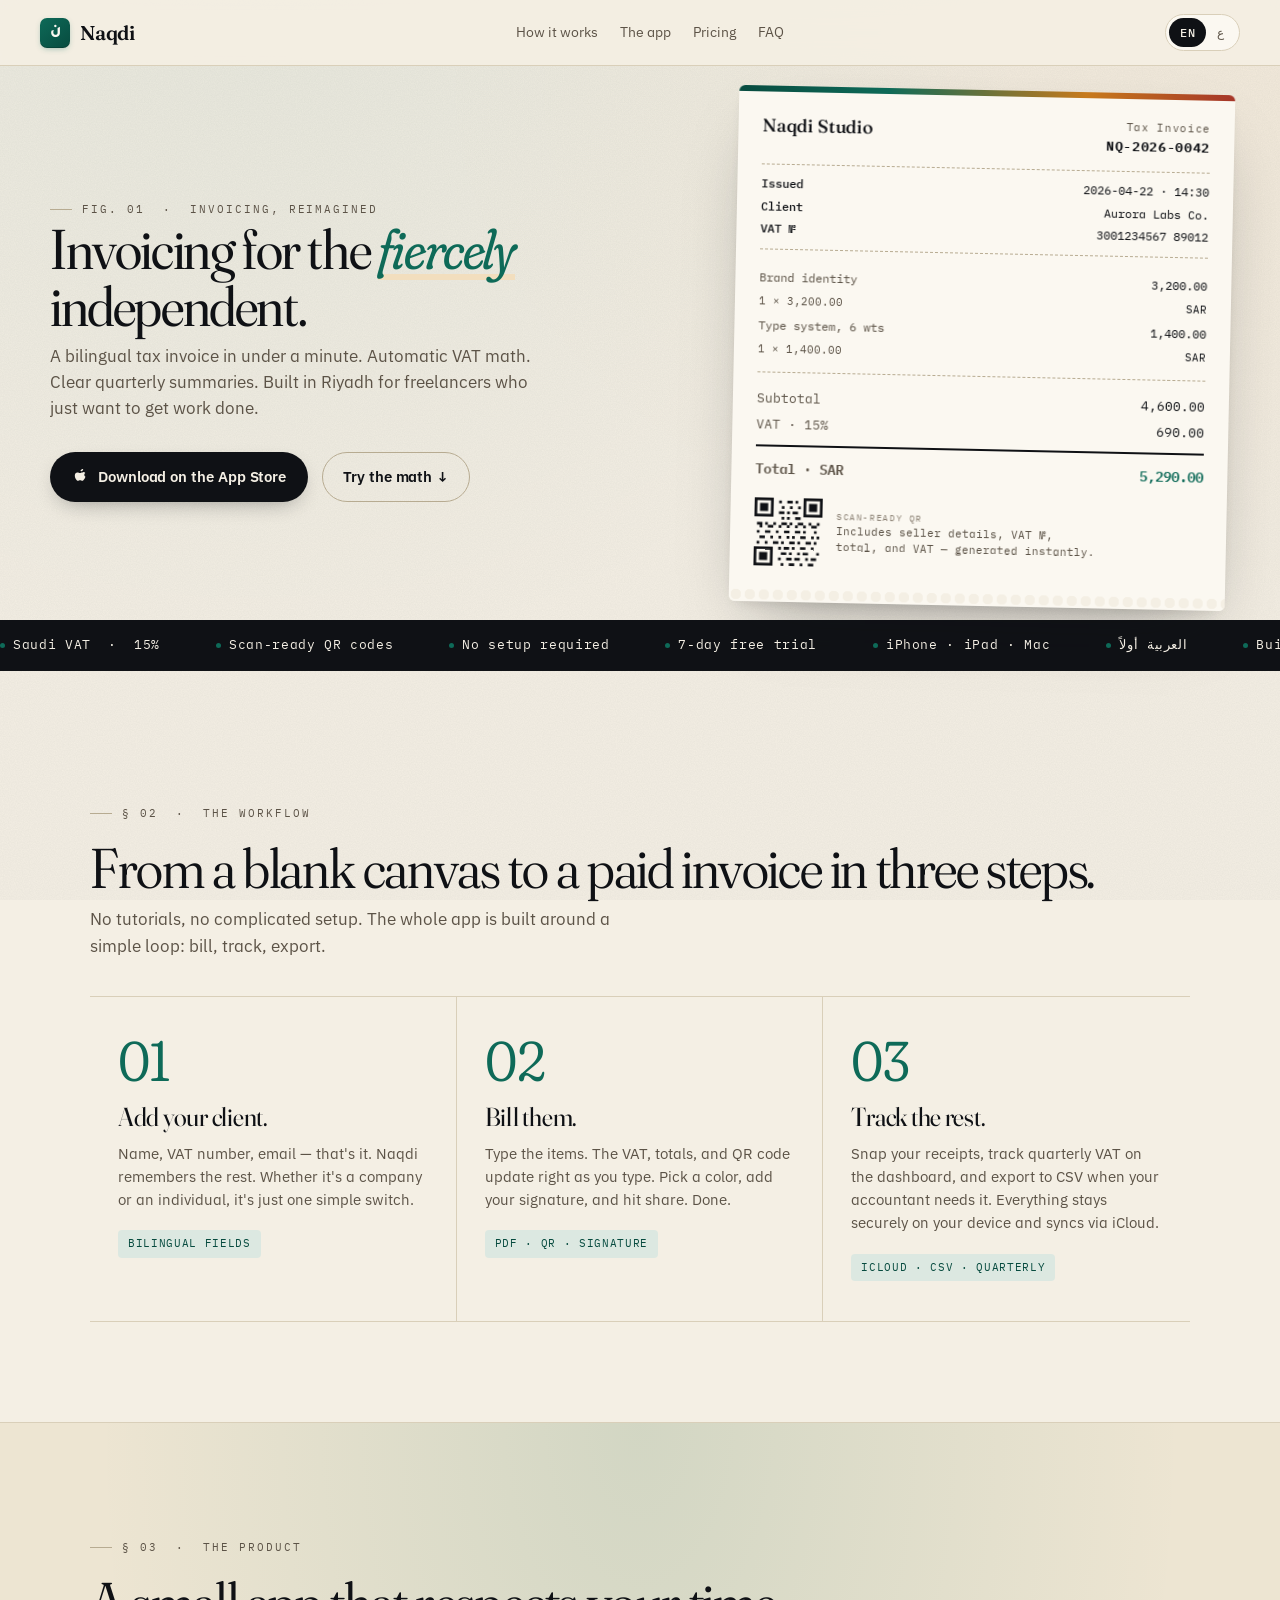
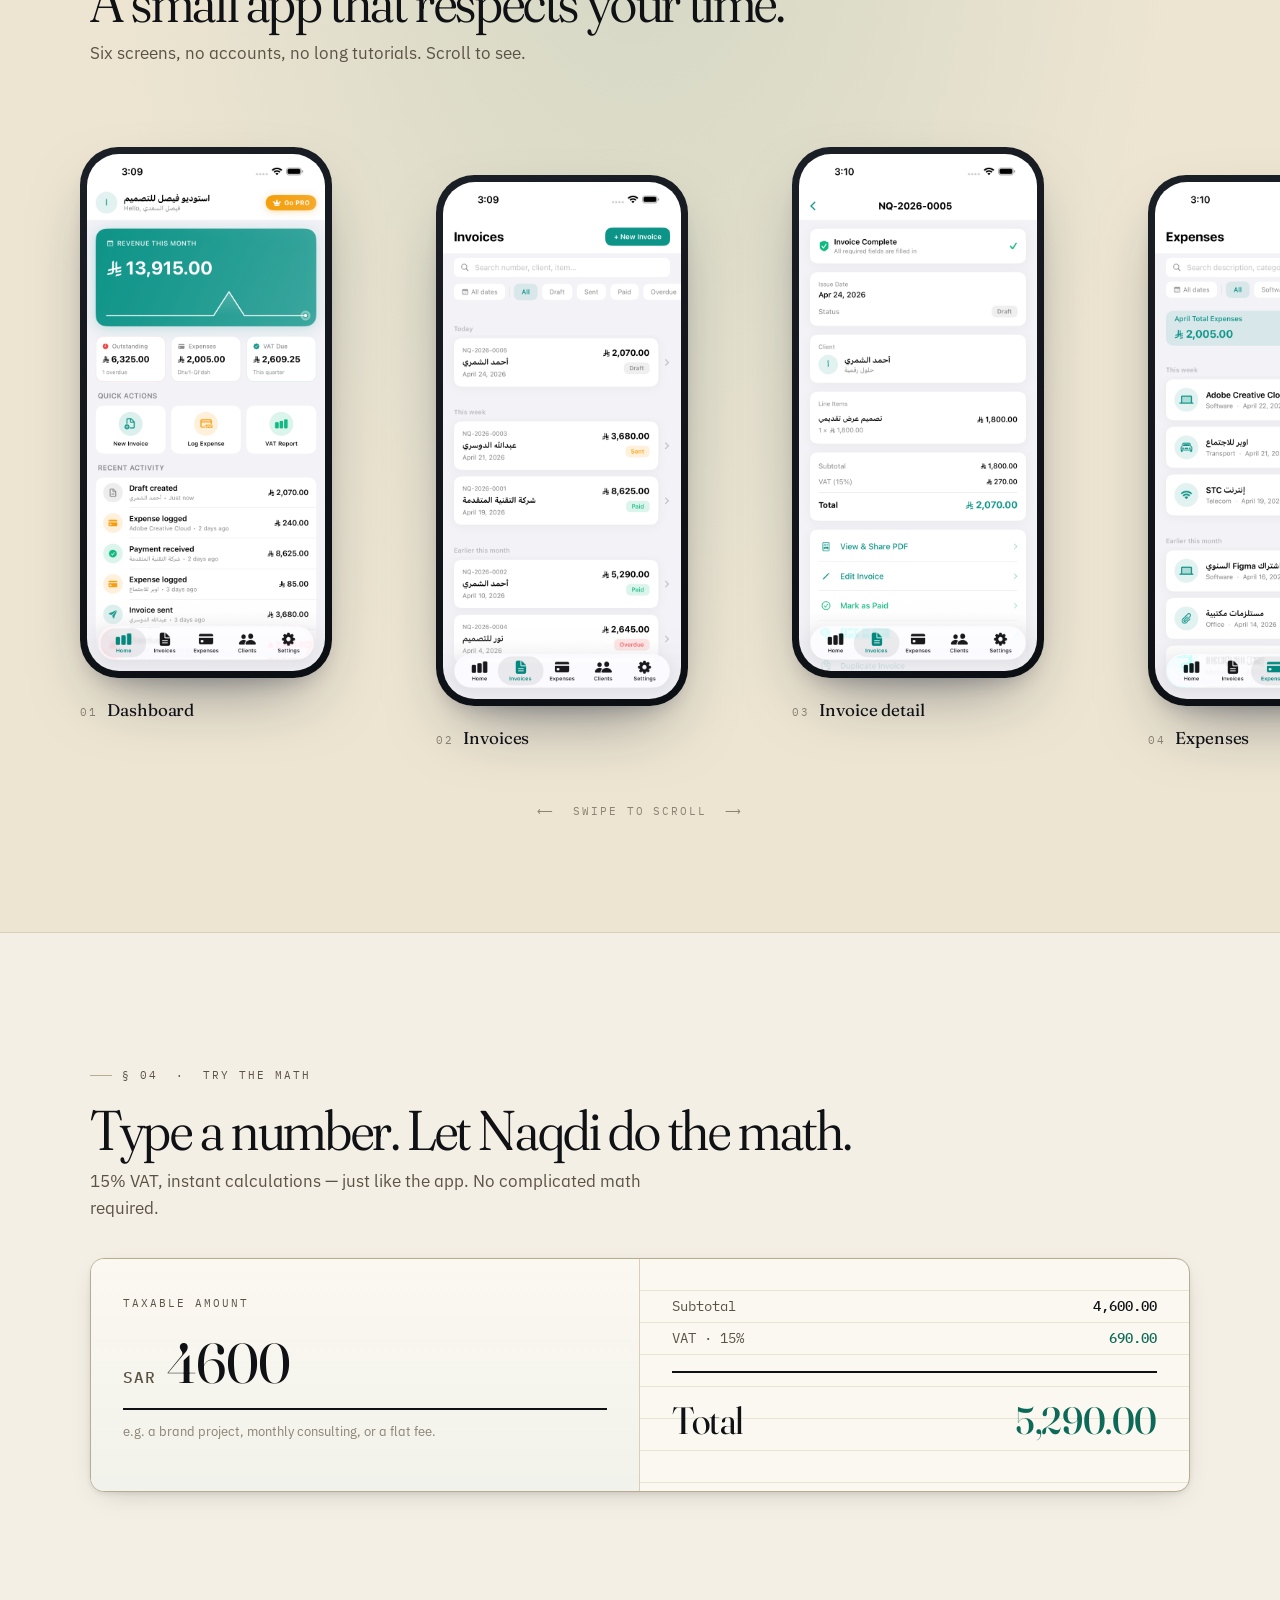
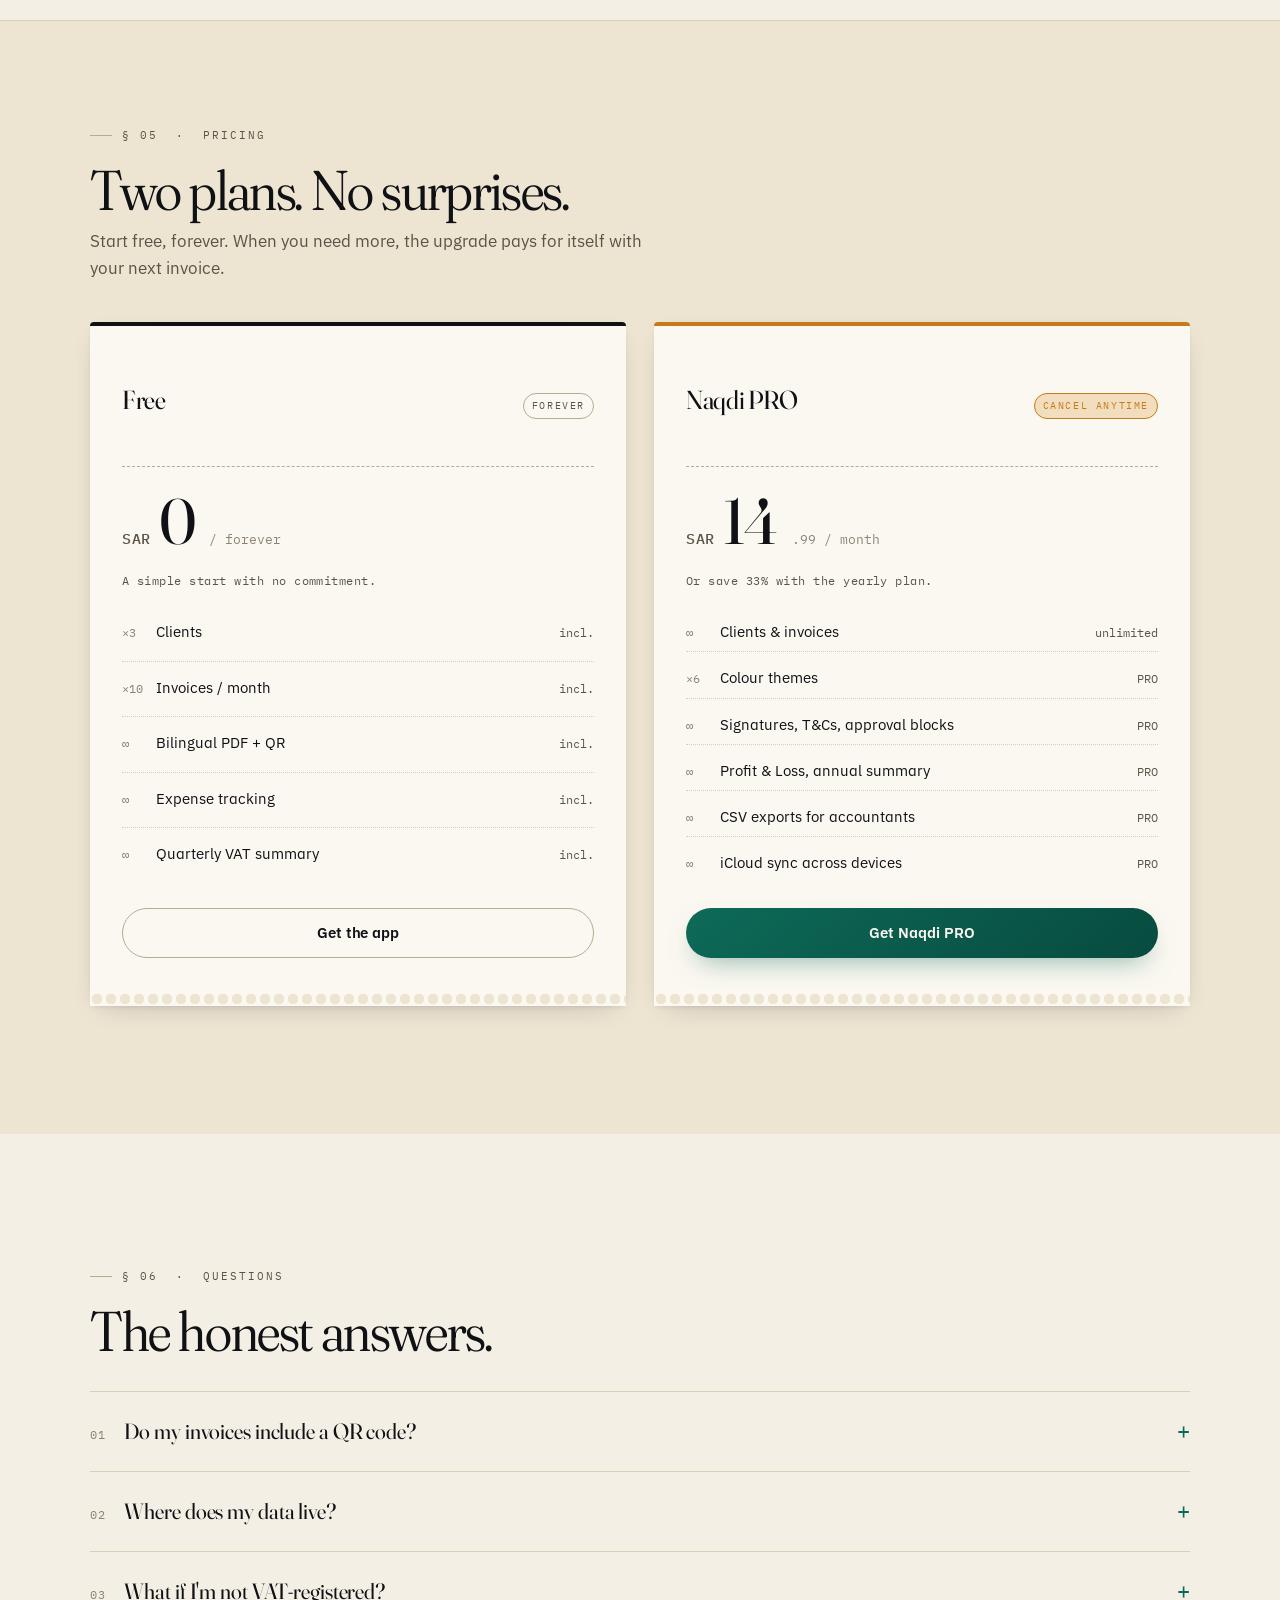
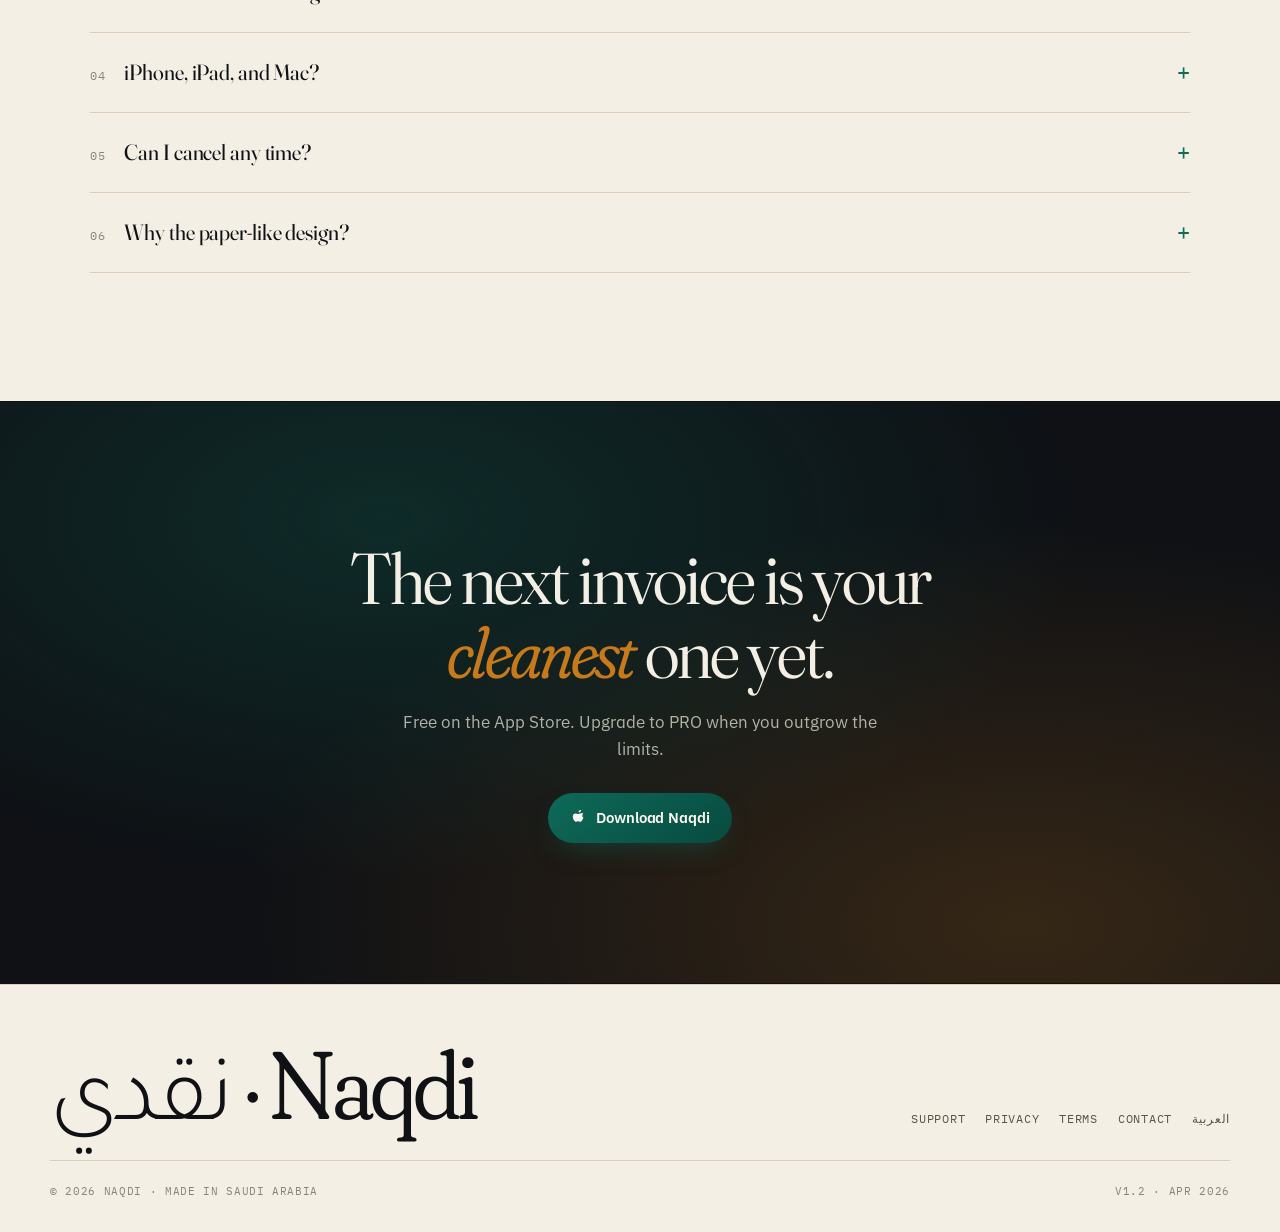
==== commit 210f2fba: "Pricing leads with monthly · favicon set + branded OG card Pricing: lead with SAR 14.99/month instea" ====
--- a/index.html
+++ b/index.html
@@ -7,9 +7,27 @@
     <meta name="description" content="Beautiful bilingual tax invoices with QR codes, automatic VAT math, and quarterly summaries. Built in Riyadh for freelancers. Free to start, SAR 119.99/year for PRO.">
     <meta property="og:title" content="Naqdi — Invoicing & VAT, without the headache.">
     <meta property="og:description" content="Bilingual invoices with QR codes, automatic 15% VAT, and quarterly summaries. Free on the App Store.">
-    <meta property="og:image" content="https://faisal666.github.io/naqdi-site/screenshots/en/en-01-dashboard.png">
+    <meta property="og:image" content="https://naqdiapp.com/icons/og-image.png">
+    <meta property="og:image:width" content="1200">
+    <meta property="og:image:height" content="630">
+    <meta property="og:url" content="https://naqdiapp.com">
+    <meta property="og:type" content="website">
+    <meta property="og:site_name" content="Naqdi">
+    <meta property="og:locale" content="en_US">
+    <meta property="og:locale:alternate" content="ar_SA">
+    <meta name="twitter:card" content="summary_large_image">
+    <meta name="twitter:title" content="Naqdi — Invoicing & VAT, without the headache.">
+    <meta name="twitter:description" content="Bilingual invoices with QR codes, automatic 15% VAT, and quarterly summaries. Free on the App Store.">
+    <meta name="twitter:image" content="https://naqdiapp.com/icons/og-image.png">
     <meta name="theme-color" content="#F4EFE4" media="(prefers-color-scheme: light)">
     <meta name="theme-color" content="#101113" media="(prefers-color-scheme: dark)">
+
+    <link rel="icon" type="image/png" sizes="32x32" href="/icons/favicon-32.png">
+    <link rel="icon" type="image/png" sizes="16x16" href="/icons/favicon-16.png">
+    <link rel="apple-touch-icon" sizes="180x180" href="/icons/favicon-180.png">
+    <link rel="icon" type="image/png" sizes="192x192" href="/icons/favicon-192.png">
+    <link rel="icon" type="image/png" sizes="512x512" href="/icons/favicon-512.png">
+
     <link rel="stylesheet" href="style.css">
 </head>
 <body>
@@ -249,12 +267,12 @@
             <article class="plan plan--pro">
                 <header class="plan__head">
                     <h3 class="plan__name">Naqdi PRO</h3>
-                    <span class="plan__tag">7-day trial</span>
+                    <span class="plan__tag">Cancel anytime</span>
                 </header>
                 <div class="plan__price">
-                    <span class="ccy">SAR</span><span class="num">119</span><span class="per">.99 / year</span>
+                    <span class="ccy">SAR</span><span class="num">14</span><span class="per">.99 / month</span>
                 </div>
-                <p class="plan__sub">Less than ten riyals a month.</p>
+                <p class="plan__sub">Or save 33% with the yearly plan.</p>
                 <ul class="plan__items">
                     <li><span class="qty">∞</span><span>Clients &amp; invoices</span><span class="price">unlimited</span></li>
                     <li><span class="qty">×6</span><span>Colour themes</span><span class="price">PRO</span></li>
@@ -263,7 +281,7 @@
                     <li><span class="qty">∞</span><span>CSV exports for accountants</span><span class="price">PRO</span></li>
                     <li><span class="qty">∞</span><span>iCloud sync across devices</span><span class="price">PRO</span></li>
                 </ul>
-                <a class="btn btn--teal" href="https://apps.apple.com/sa/app/naqdi/id6762159386">Start the 7-day trial</a>
+                <a class="btn btn--teal" href="https://apps.apple.com/sa/app/naqdi/id6762159386">Get Naqdi PRO</a>
             </article>
         </div>
     </div>
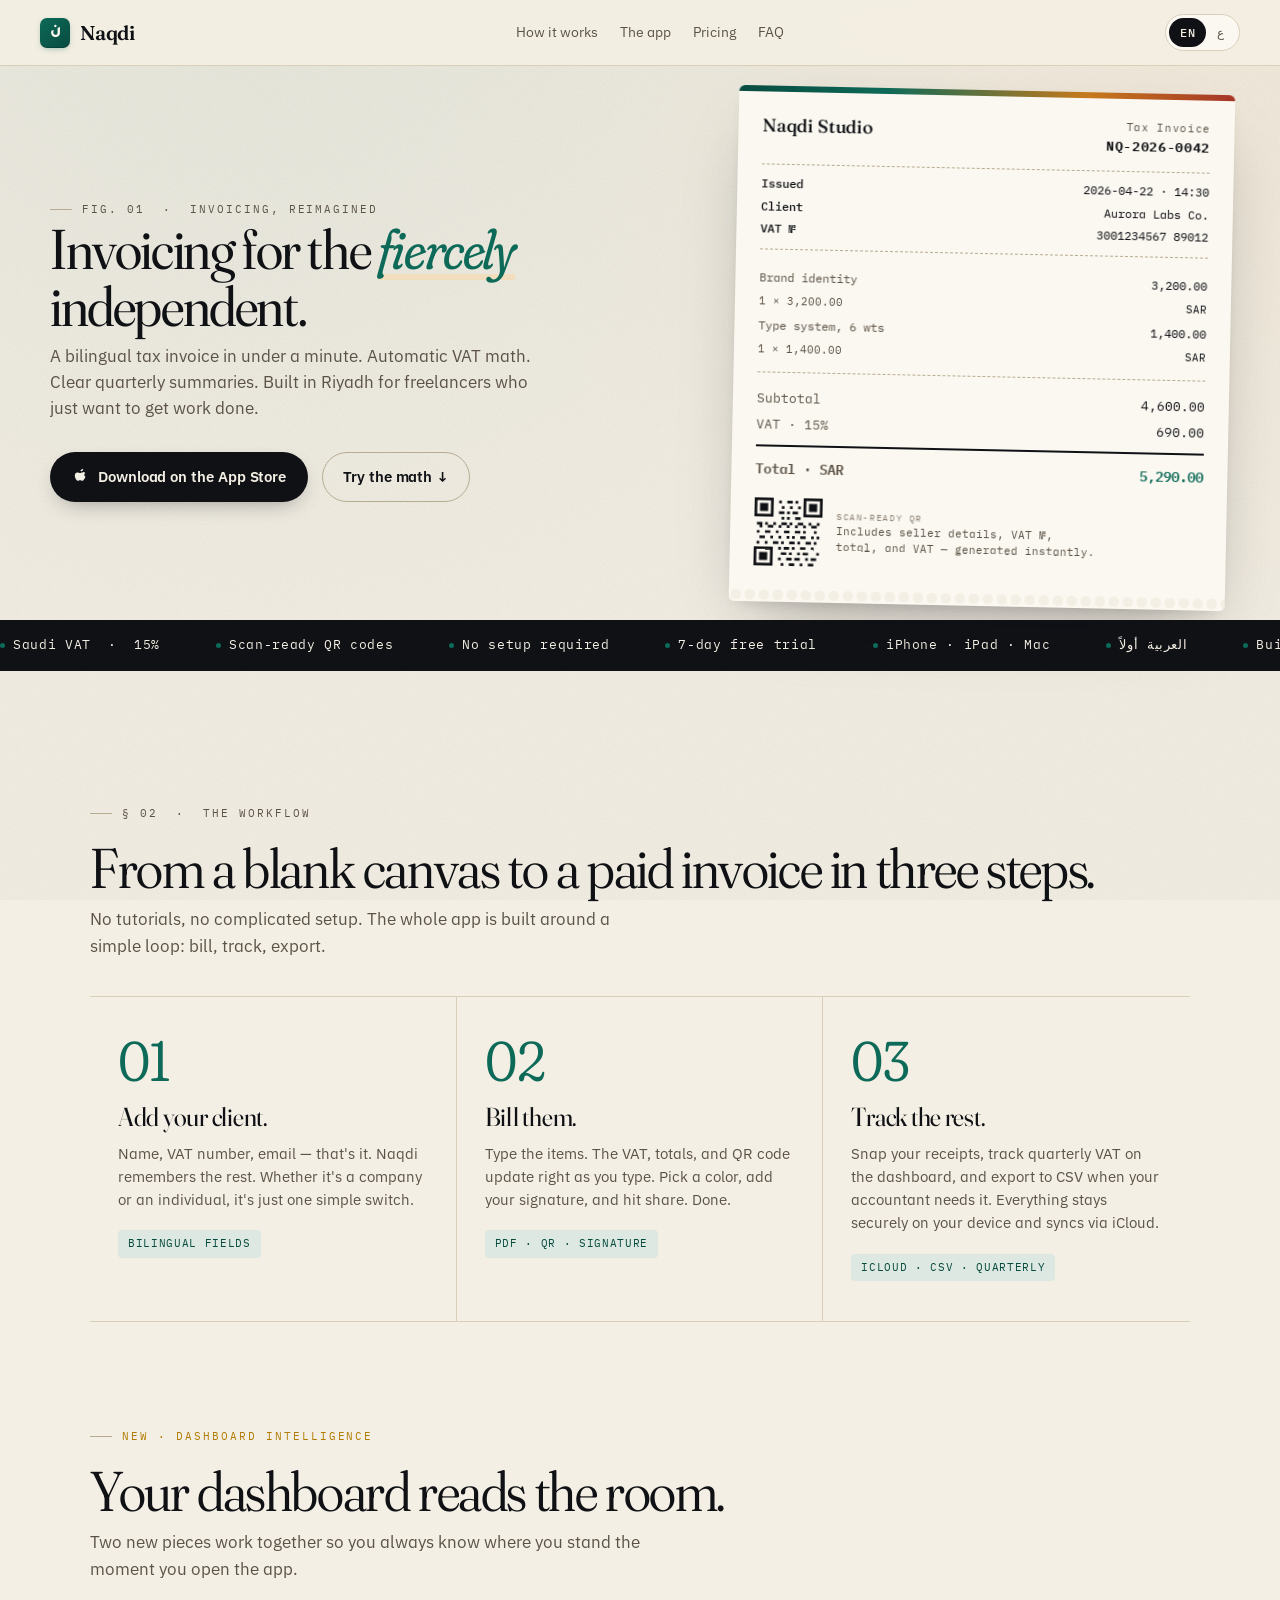
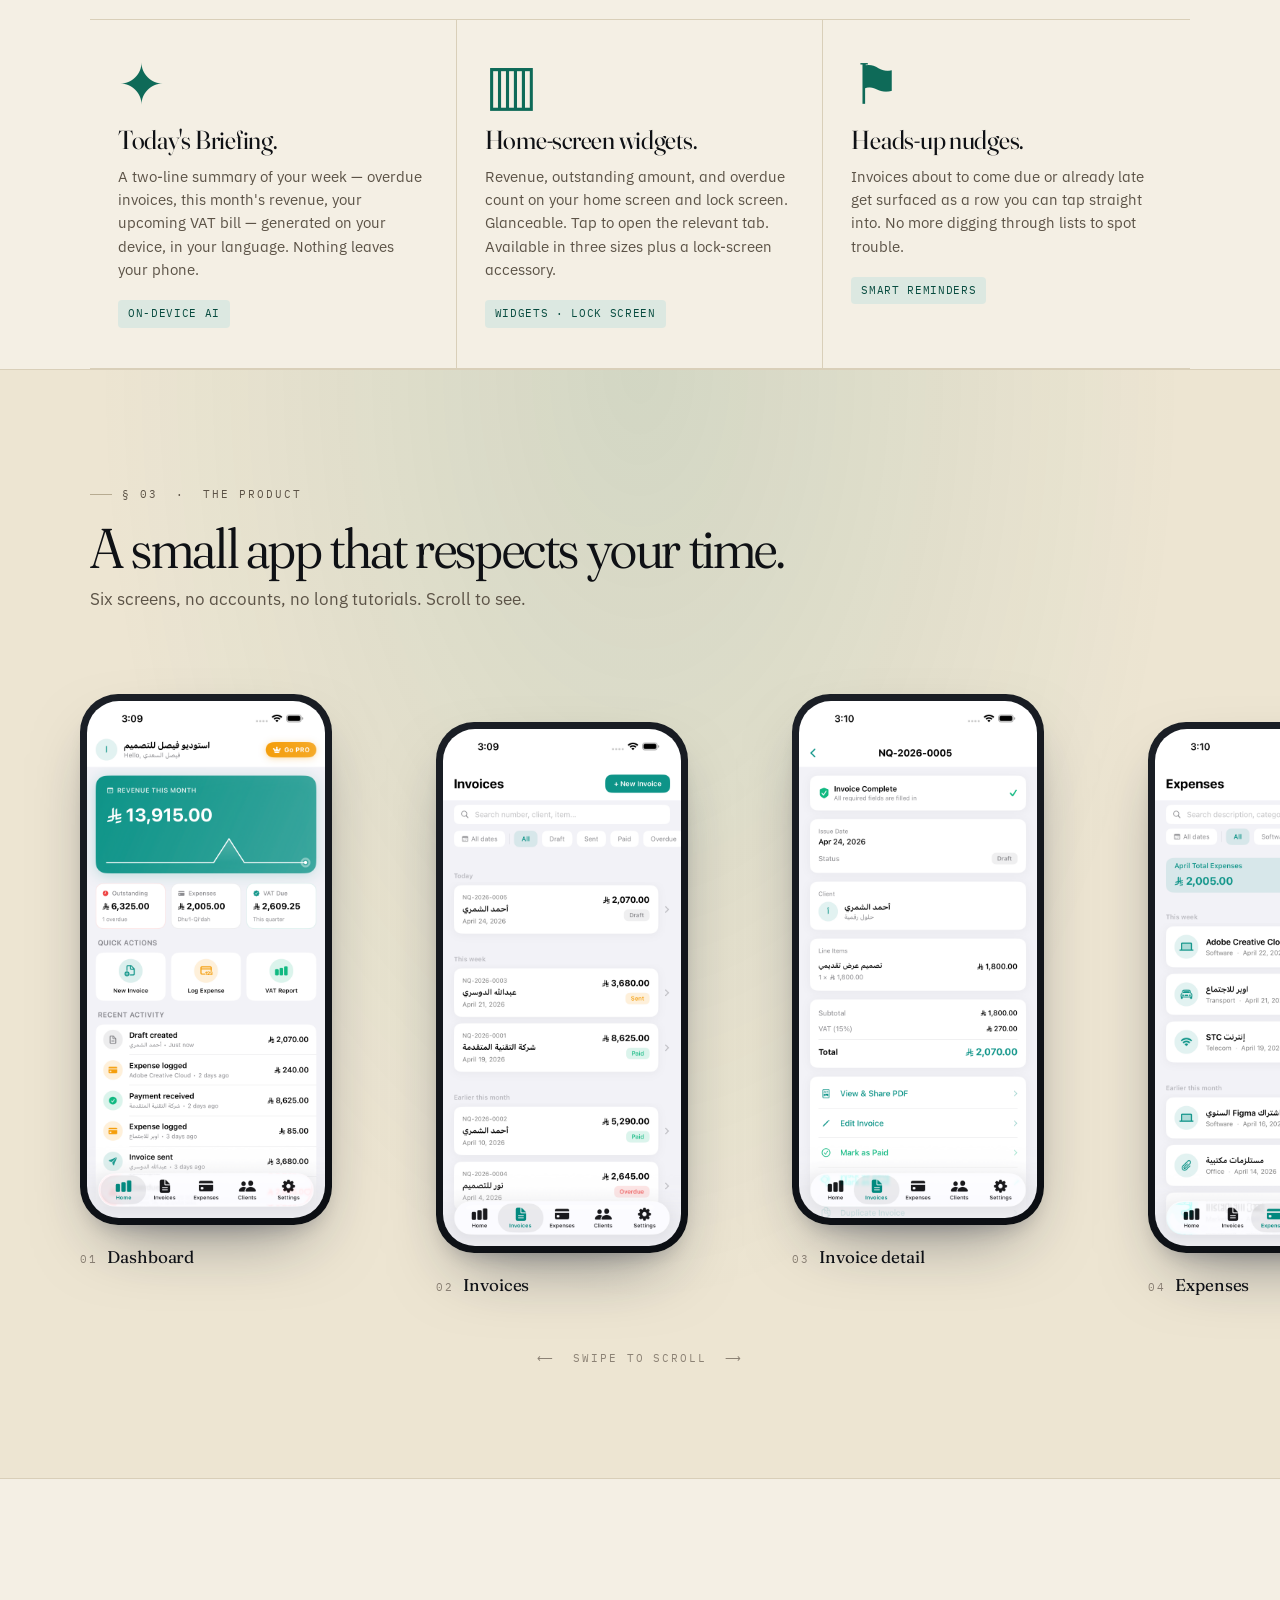
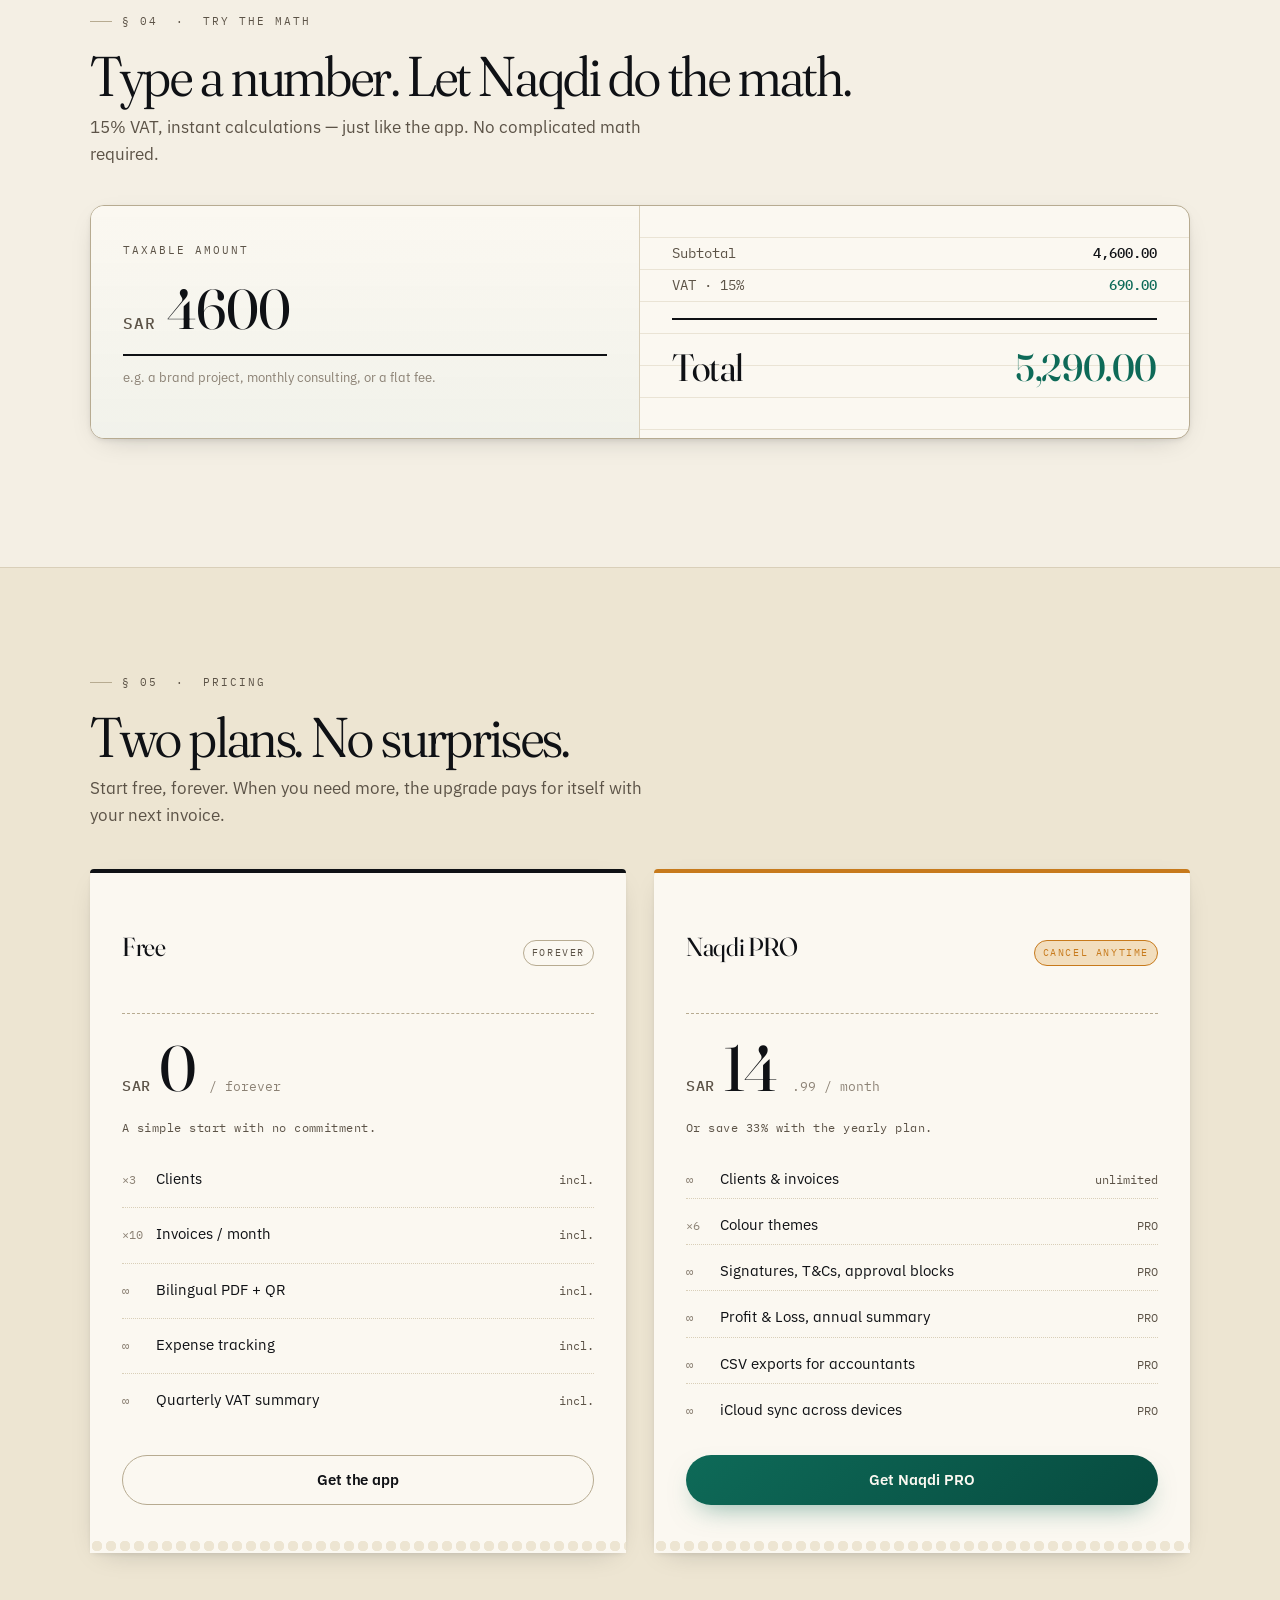
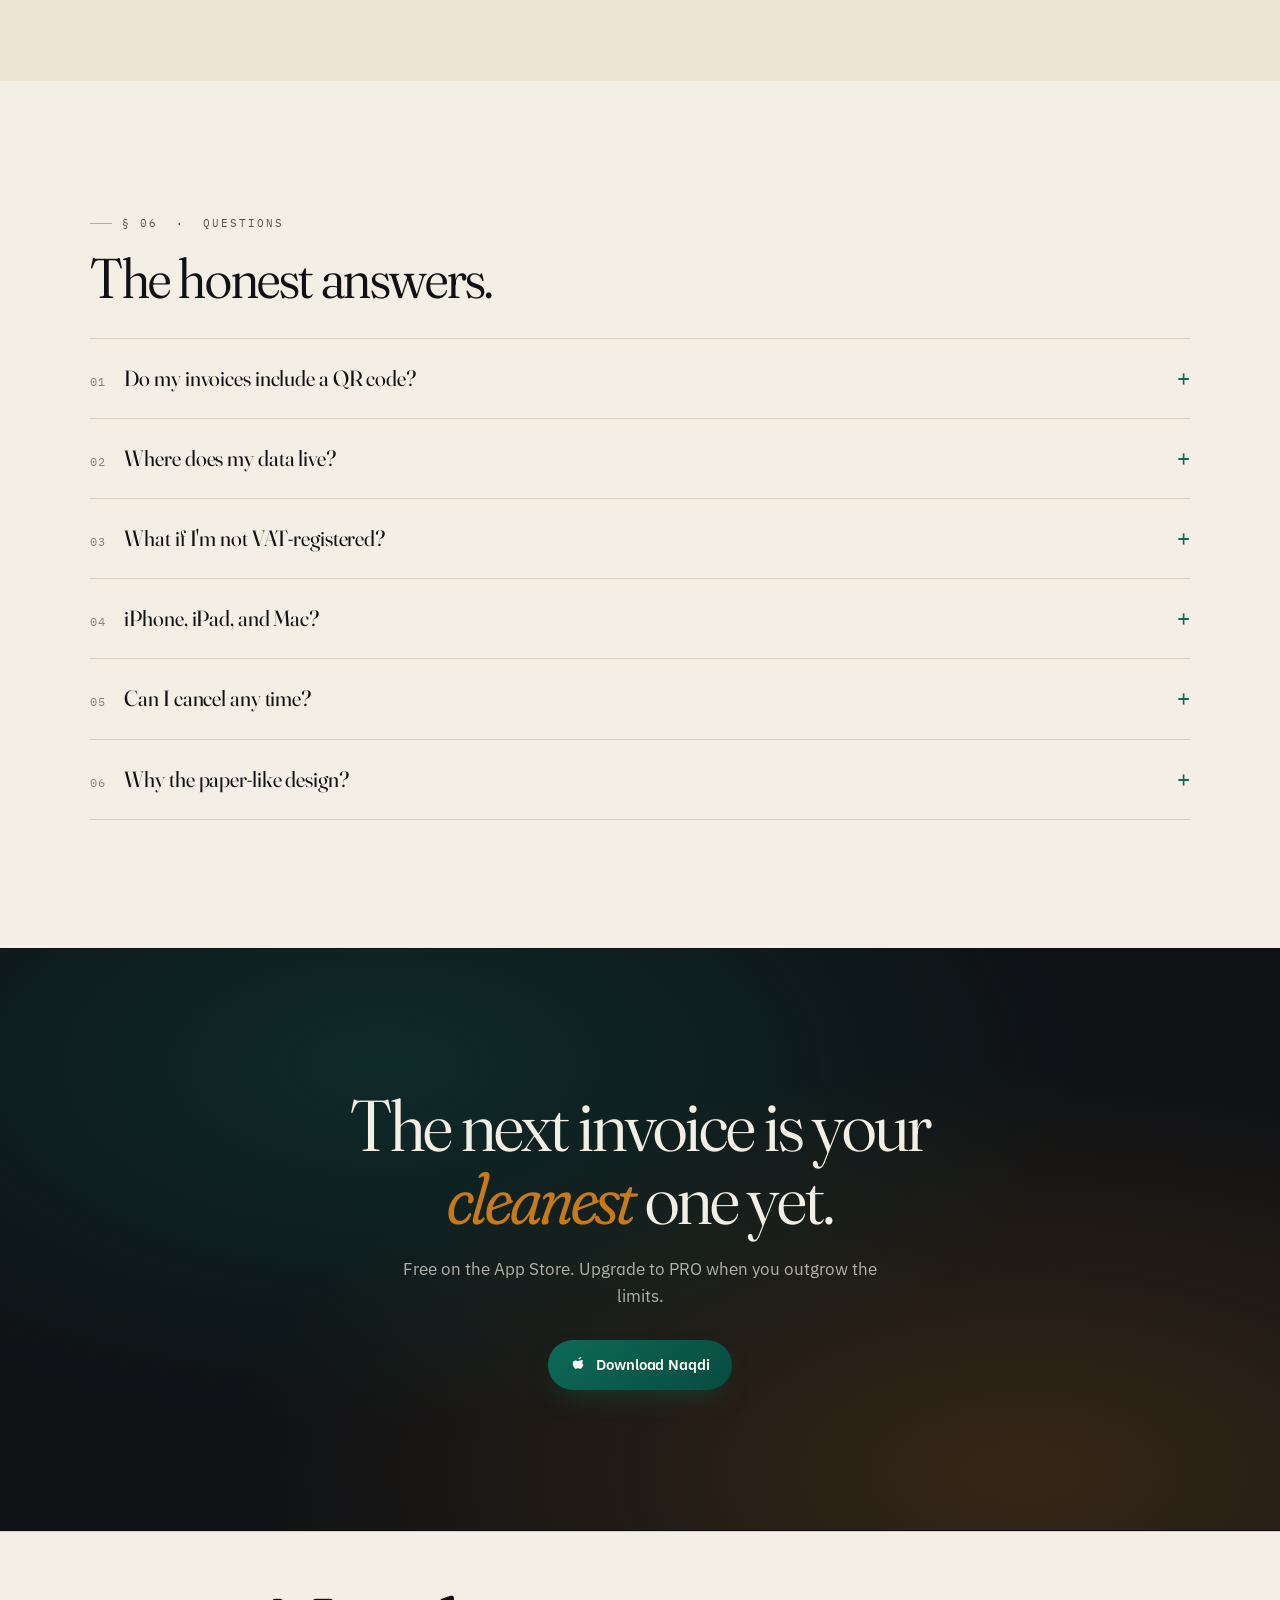
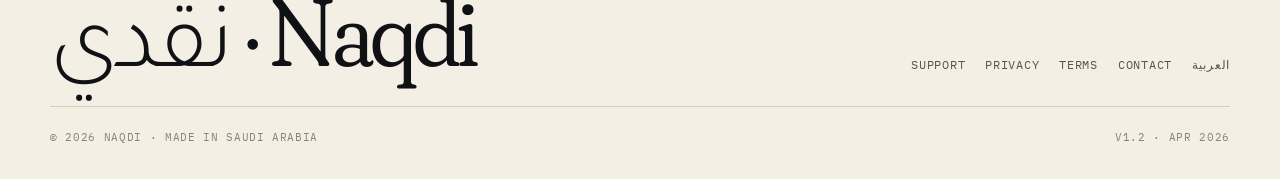
==== commit 6ff0c074: "Add 'Dashboard intelligence' section — briefing + widgets + nudges" ====
--- a/index.html
+++ b/index.html
@@ -177,6 +177,35 @@
 </section>
 
 <!-- ── PRODUCT / SCREENSHOTS ──────────────────────────────────── -->
+<section id="dashboard" class="dashboard-features">
+    <div class="wrap">
+        <span class="section-tag" style="color: var(--naqdi-amber, #b07b00);">New · Dashboard intelligence</span>
+        <h2 class="section-title">Your dashboard reads the room.</h2>
+        <p class="section-sub">Two new pieces work together so you always know where you stand the moment you open the app.</p>
+
+        <div class="steps__grid" style="margin-top: 2rem;">
+            <article class="step">
+                <span class="step__num">✦</span>
+                <h3 class="step__title">Today's Briefing.</h3>
+                <p class="step__body">A two-line summary of your week — overdue invoices, this month's revenue, your upcoming VAT bill — generated on your device, in your language. Nothing leaves your phone.</p>
+                <span class="step__chip">On-device AI</span>
+            </article>
+            <article class="step">
+                <span class="step__num">▥</span>
+                <h3 class="step__title">Home-screen widgets.</h3>
+                <p class="step__body">Revenue, outstanding amount, and overdue count on your home screen and lock screen. Glanceable. Tap to open the relevant tab. Available in three sizes plus a lock-screen accessory.</p>
+                <span class="step__chip">Widgets · Lock screen</span>
+            </article>
+            <article class="step">
+                <span class="step__num">⚑</span>
+                <h3 class="step__title">Heads-up nudges.</h3>
+                <p class="step__body">Invoices about to come due or already late get surfaced as a row you can tap straight into. No more digging through lists to spot trouble.</p>
+                <span class="step__chip">Smart reminders</span>
+            </article>
+        </div>
+    </div>
+</section>
+
 <section id="product" class="spread">
     <div class="wrap">
         <span class="section-tag">§ 03 &nbsp;·&nbsp; The product</span>
